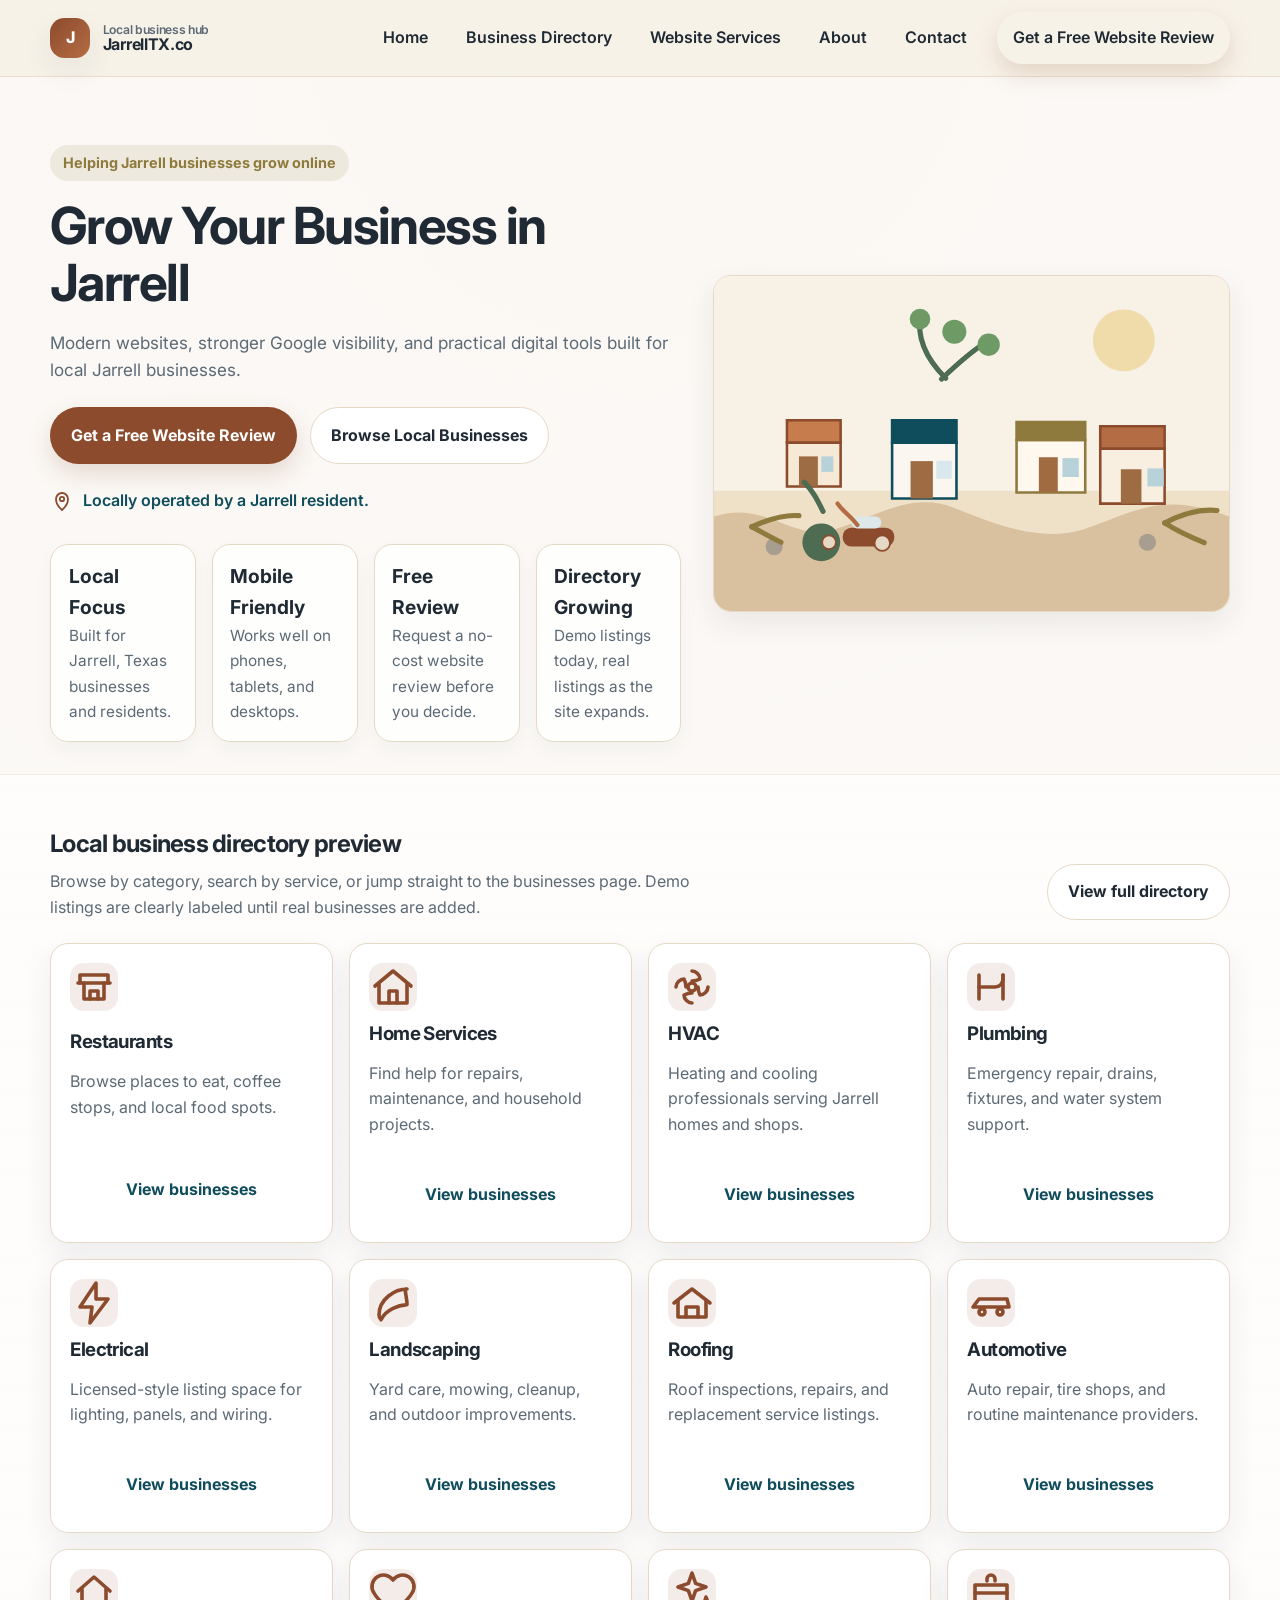
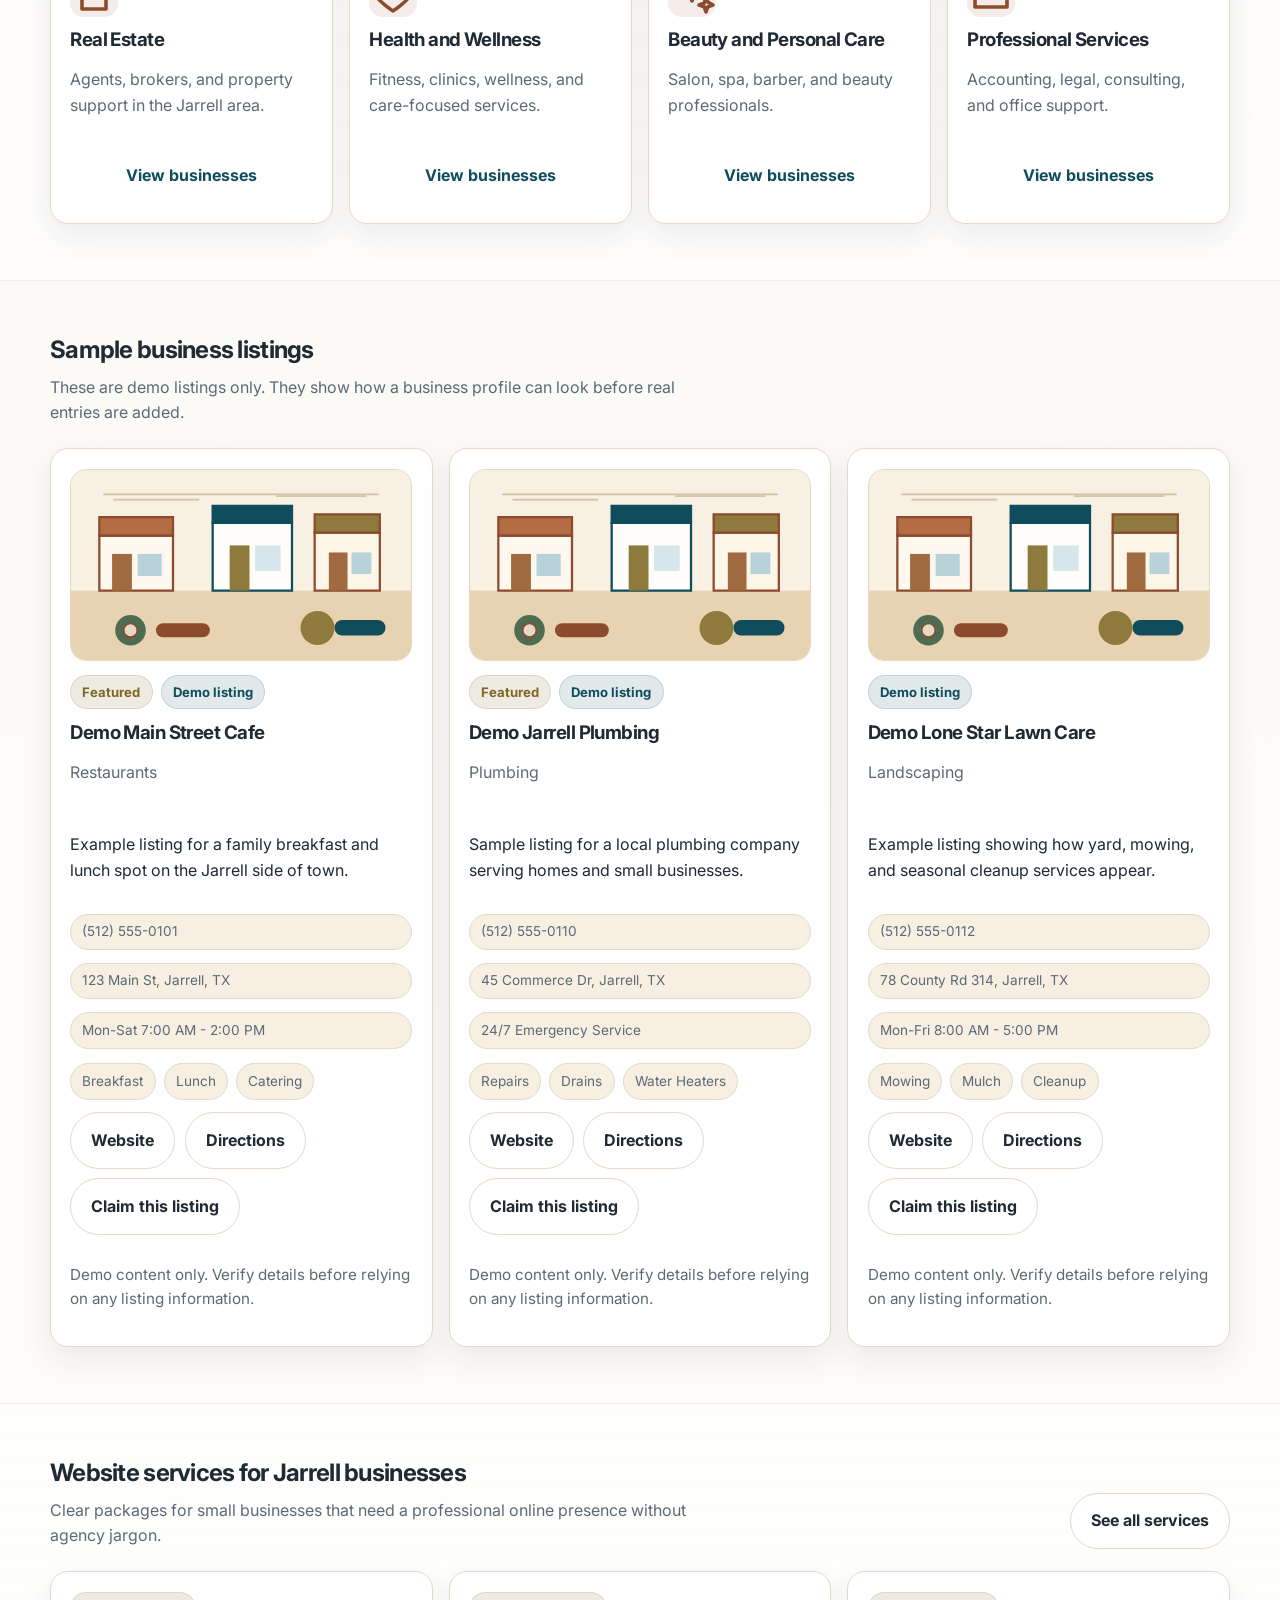
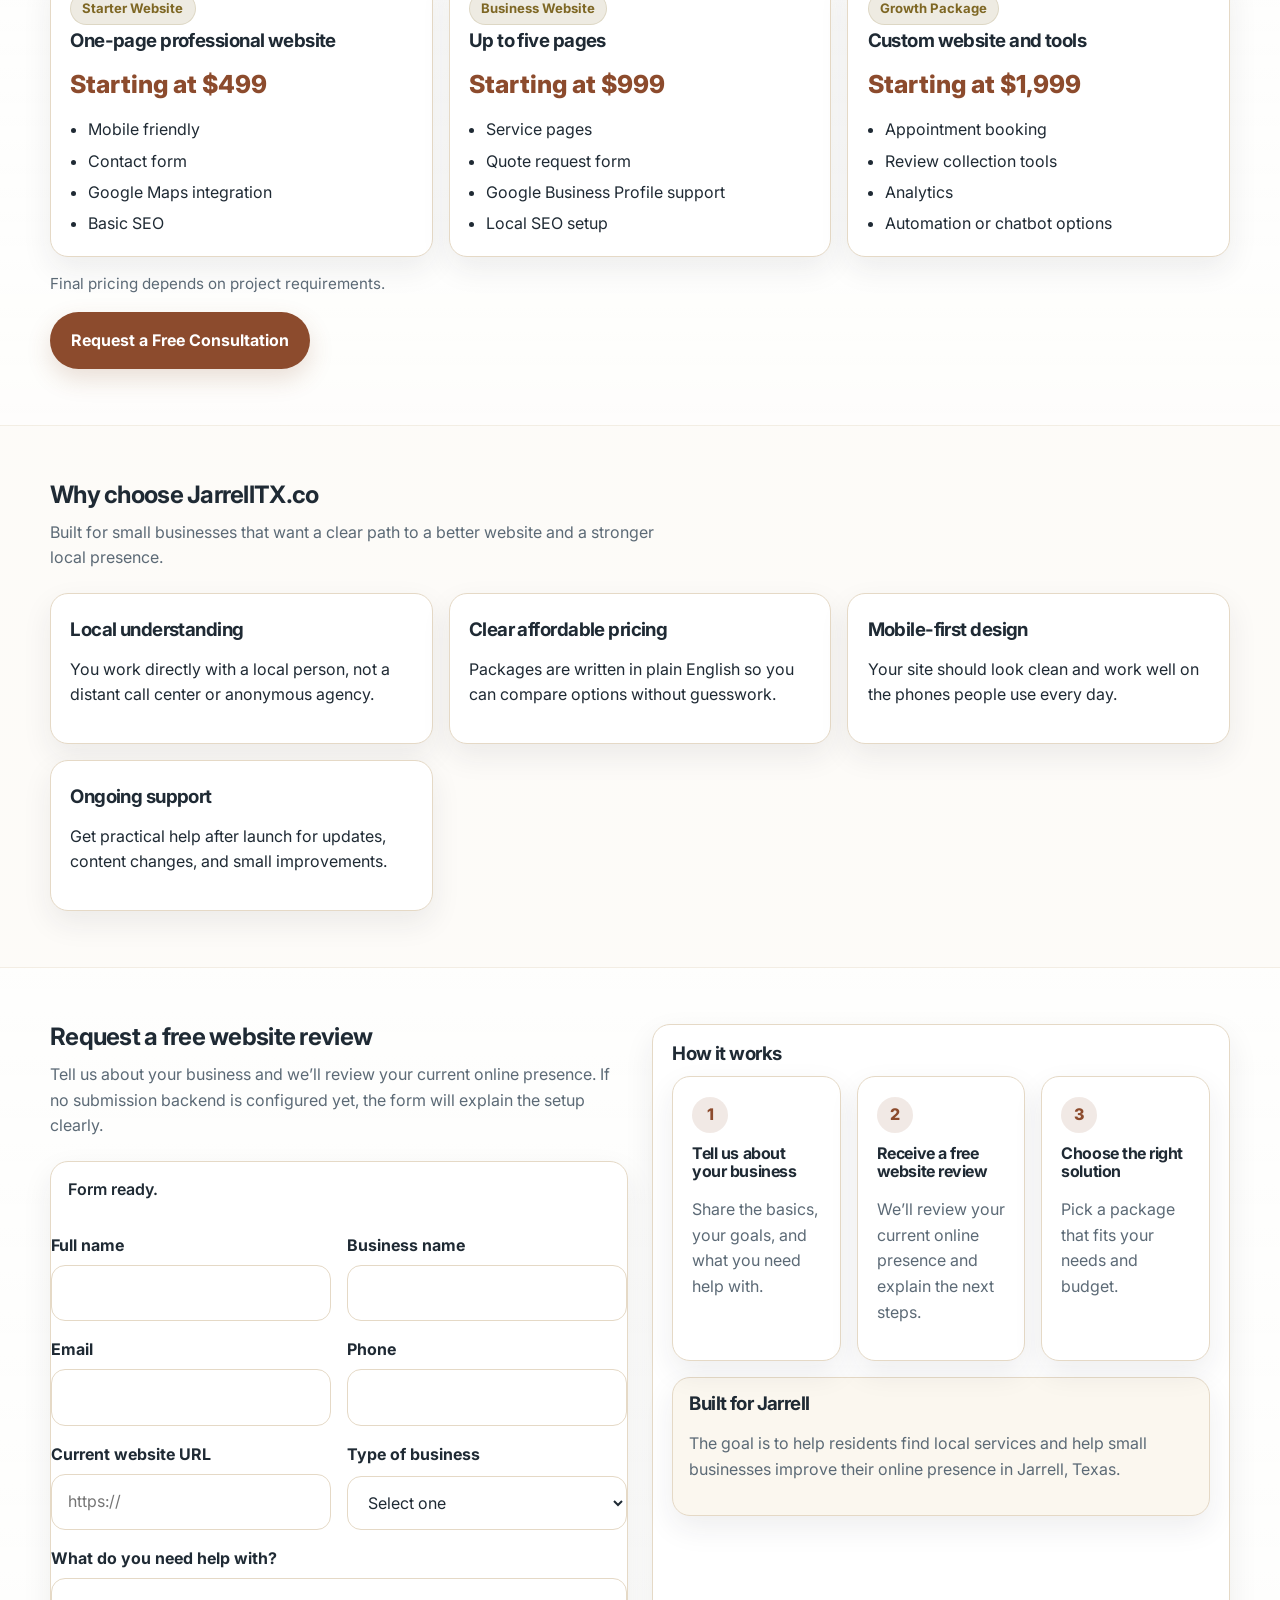
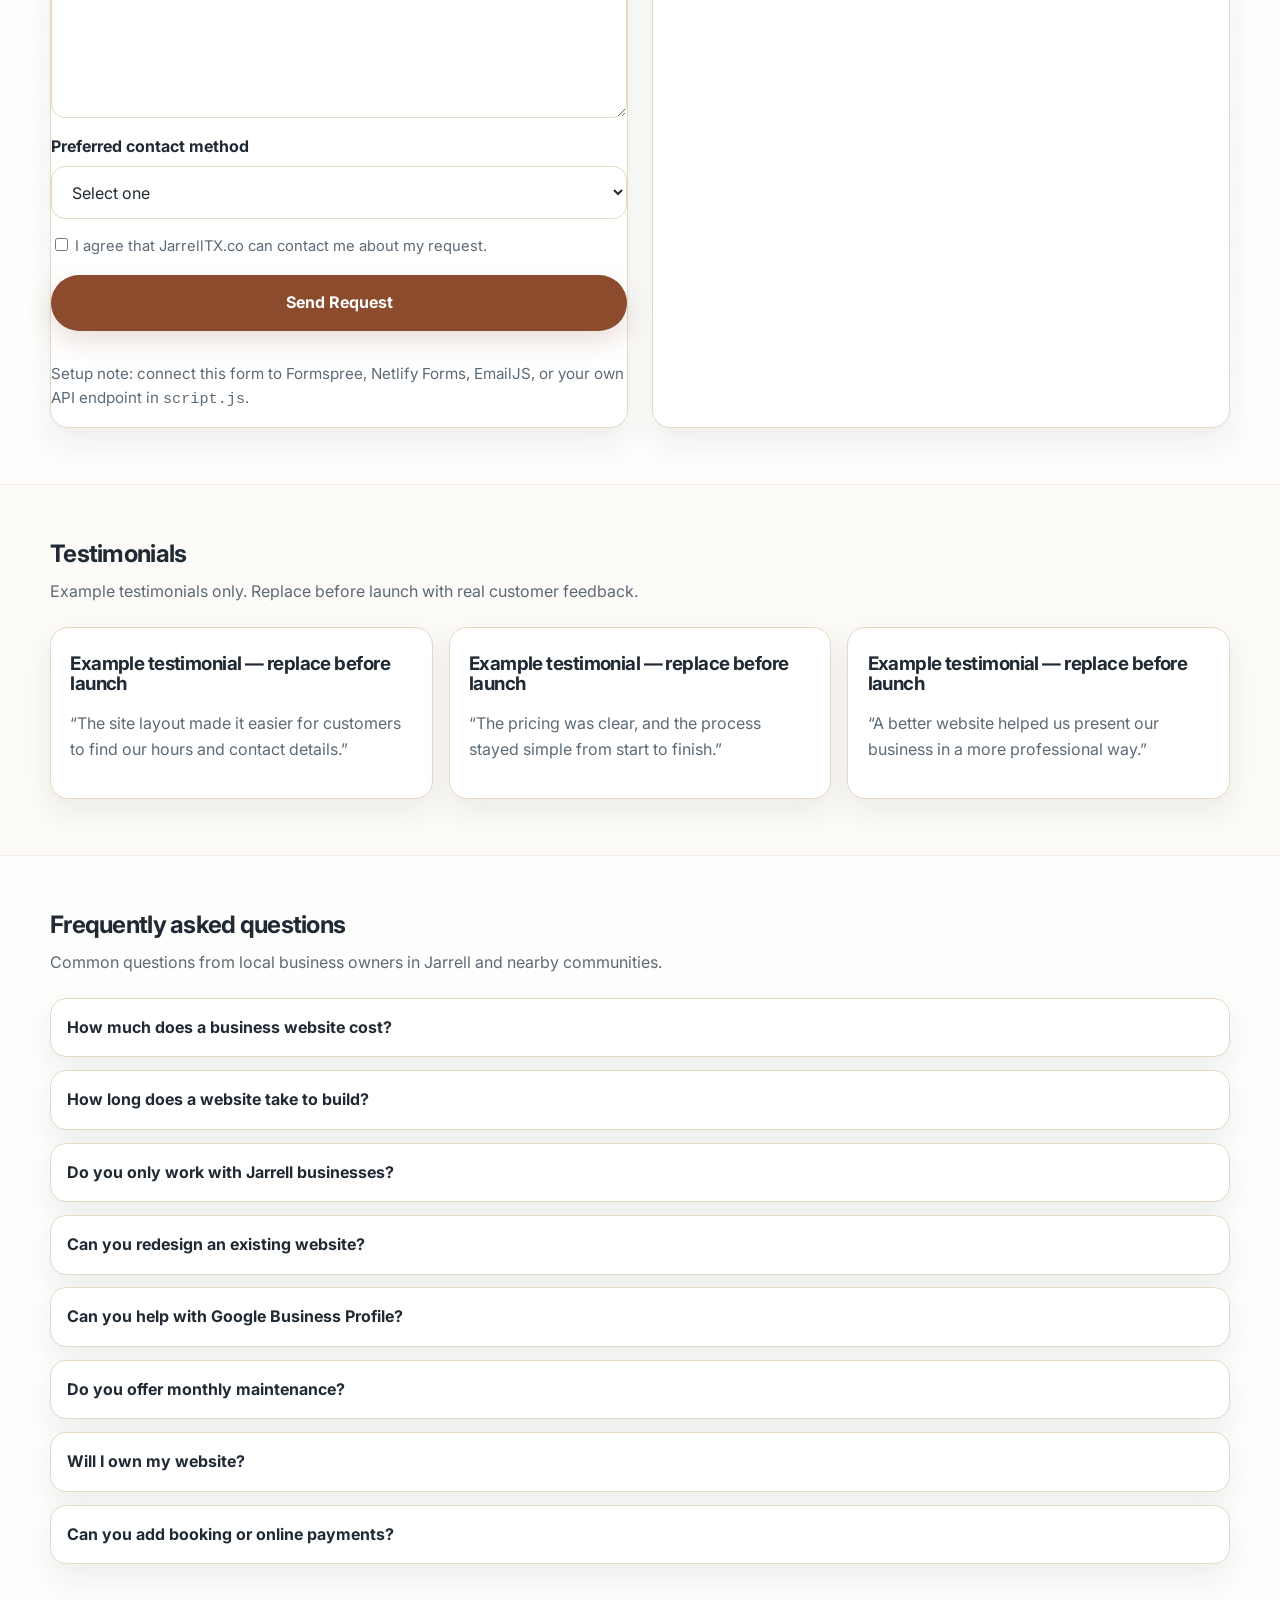
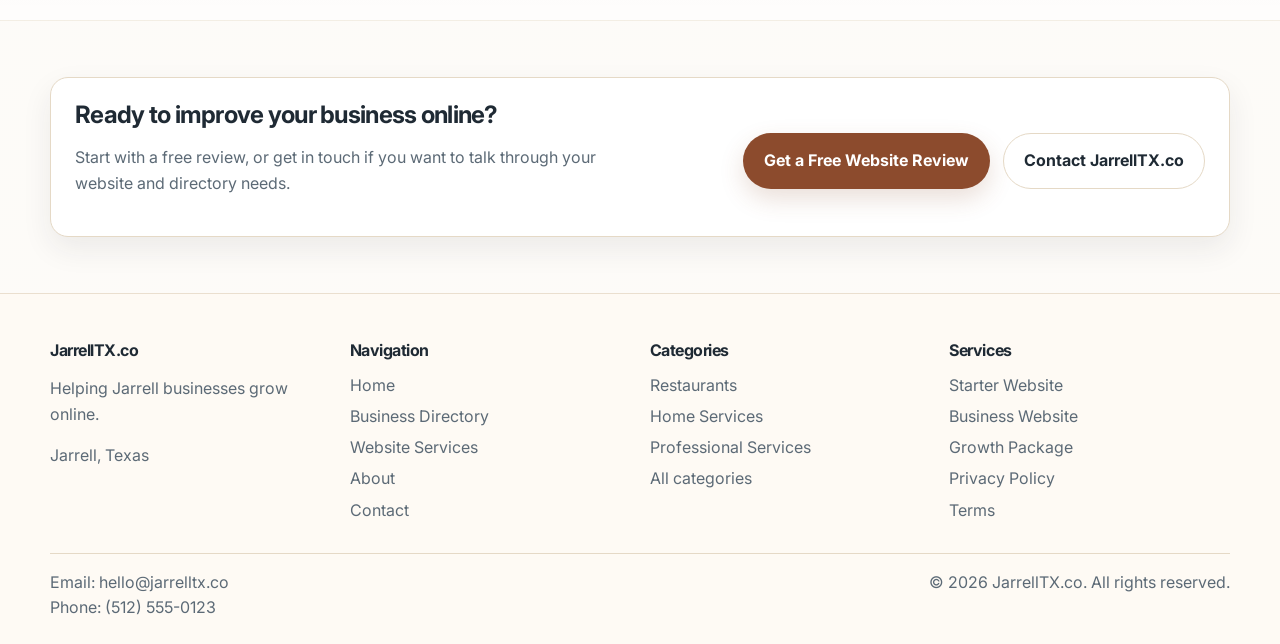
==== index.html @ bdef7682 "Initial JarrellTX.co website" ====
<!doctype html>
<html lang="en">
<head>
  <meta charset="utf-8">
  <meta name="viewport" content="width=device-width, initial-scale=1">
  <title>JarrellTX.co | Websites and Local Business Directory for Jarrell, Texas</title>
  <meta name="description" content="JarrellTX.co helps local Jarrell businesses grow with professional websites, local visibility, digital tools, and a community business directory.">
  <link rel="canonical" href="https://jarrelltx.co/">
  <meta property="og:type" content="website">
  <meta property="og:site_name" content="JarrellTX.co">
  <meta property="og:title" content="JarrellTX.co | Websites and Local Business Directory for Jarrell, Texas">
  <meta property="og:description" content="Affordable website design, local visibility, and a community business directory for Jarrell, Texas.">
  <meta property="og:url" content="https://jarrelltx.co/">
  <meta property="og:image" content="https://jarrelltx.co/assets/images/hero-business-scene.svg">
  <meta name="twitter:card" content="summary_large_image">
  <meta name="twitter:title" content="JarrellTX.co | Websites and Local Business Directory for Jarrell, Texas">
  <meta name="twitter:description" content="Affordable website design, local visibility, and a community business directory for Jarrell, Texas.">
  <meta name="twitter:image" content="https://jarrelltx.co/assets/images/hero-business-scene.svg">
  <link rel="icon" href="assets/images/favicon.svg" type="image/svg+xml">
  <link rel="preconnect" href="https://fonts.googleapis.com">
  <link rel="preconnect" href="https://fonts.gstatic.com" crossorigin>
  <link href="https://fonts.googleapis.com/css2?family=Inter:wght@400;500;600;700;800&display=swap" rel="stylesheet">
  <link rel="stylesheet" href="styles.css">
  <script type="application/ld+json">
  {
    "@context": "https://schema.org",
    "@graph": [
      {
        "@type": ["Organization", "LocalBusiness"],
        "@id": "https://jarrelltx.co/#organization",
        "name": "JarrellTX.co",
        "url": "https://jarrelltx.co/",
        "logo": "https://jarrelltx.co/assets/images/favicon.svg",
        "description": "Helping Jarrell businesses grow online with affordable websites and a local business directory.",
        "areaServed": "Jarrell, Texas"
      },
      {
        "@type": "WebSite",
        "@id": "https://jarrelltx.co/#website",
        "url": "https://jarrelltx.co/",
        "name": "JarrellTX.co",
        "publisher": { "@id": "https://jarrelltx.co/#organization" },
        "potentialAction": {
          "@type": "SearchAction",
          "target": "https://jarrelltx.co/businesses.html?q={search_term_string}",
          "query-input": "required name=search_term_string"
        }
      }
    ]
  }
  </script>
</head>
<body>
  <a class="skip-link" href="#main-content">Skip to content</a>
  <header class="site-header" data-site-header>
    <div class="header-inner">
      <a class="brand" href="index.html" aria-label="JarrellTX.co home">
        <span class="brand-mark">J</span>
        <span class="brand-text"><span>Local business hub</span><strong>JarrellTX.co</strong></span>
      </a>
      <button class="menu-toggle" data-menu-toggle aria-expanded="false" aria-label="Open menu">
        <span></span><span></span><span></span>
      </button>
      <nav class="site-nav" data-site-nav aria-label="Primary navigation">
        <a href="index.html">Home</a>
        <a href="businesses.html">Business Directory</a>
        <a href="services.html">Website Services</a>
        <a href="about.html">About</a>
        <a href="contact.html">Contact</a>
        <a class="btn btn-primary nav-cta" href="#review-form">Get a Free Website Review</a>
      </nav>
    </div>
  </header>

  <main id="main-content">
    <section class="hero">
      <div class="section-inner hero-grid">
        <div class="hero-copy">
          <div class="eyebrow">Helping Jarrell businesses grow online</div>
          <h1>Grow Your Business in Jarrell</h1>
          <p>Modern websites, stronger Google visibility, and practical digital tools built for local Jarrell businesses.</p>
          <div class="hero-actions">
            <a class="btn btn-primary" href="#review-form">Get a Free Website Review</a>
            <a class="btn btn-secondary" href="businesses.html">Browse Local Businesses</a>
          </div>
          <div class="trust-line">
            <img src="assets/icons/map-pin.svg" alt="" width="24" height="24" aria-hidden="true">
            <span>Locally operated by a Jarrell resident.</span>
          </div>
          <div class="stats-row" aria-label="Site stats">
            <div class="stat-card"><strong>Local Focus</strong><span>Built for Jarrell, Texas businesses and residents.</span></div>
            <div class="stat-card"><strong>Mobile Friendly</strong><span>Works well on phones, tablets, and desktops.</span></div>
            <div class="stat-card"><strong>Free Review</strong><span>Request a no-cost website review before you decide.</span></div>
            <div class="stat-card"><strong>Directory Growing</strong><span>Demo listings today, real listings as the site expands.</span></div>
          </div>
        </div>
        <div class="hero-visual card">
          <img src="assets/images/hero-business-scene.svg" alt="Illustration of local storefronts, trucks, and small business activity in Jarrell" width="1200" height="780" loading="eager">
        </div>
      </div>
    </section>

    <section class="section alt" aria-labelledby="categories-heading">
      <div class="section-inner">
        <div class="section-head">
          <div>
            <h2 id="categories-heading">Local business directory preview</h2>
            <p>Browse by category, search by service, or jump straight to the businesses page. Demo listings are clearly labeled until real businesses are added.</p>
          </div>
          <a class="btn btn-secondary" href="businesses.html">View full directory</a>
        </div>
        <div class="grid category-grid" data-categories></div>
      </div>
    </section>

    <section class="section" aria-labelledby="demo-heading">
      <div class="section-inner">
        <div class="section-head">
          <div>
            <h2 id="demo-heading">Sample business listings</h2>
            <p>These are demo listings only. They show how a business profile can look before real entries are added.</p>
          </div>
        </div>
        <div class="grid directory-grid" data-demo-preview></div>
      </div>
    </section>

    <section class="section alt" aria-labelledby="services-heading">
      <div class="section-inner">
        <div class="section-head">
          <div>
            <h2 id="services-heading">Website services for Jarrell businesses</h2>
            <p>Clear packages for small businesses that need a professional online presence without agency jargon.</p>
          </div>
          <a class="btn btn-secondary" href="services.html">See all services</a>
        </div>
        <div class="grid services-grid">
          <article class="card service-card">
            <div class="badge featured">Starter Website</div>
            <h3>One-page professional website</h3>
            <p class="price">Starting at $499</p>
            <ul class="list">
              <li>Mobile friendly</li>
              <li>Contact form</li>
              <li>Google Maps integration</li>
              <li>Basic SEO</li>
            </ul>
          </article>
          <article class="card service-card">
            <div class="badge featured">Business Website</div>
            <h3>Up to five pages</h3>
            <p class="price">Starting at $999</p>
            <ul class="list">
              <li>Service pages</li>
              <li>Quote request form</li>
              <li>Google Business Profile support</li>
              <li>Local SEO setup</li>
            </ul>
          </article>
          <article class="card service-card">
            <div class="badge featured">Growth Package</div>
            <h3>Custom website and tools</h3>
            <p class="price">Starting at $1,999</p>
            <ul class="list">
              <li>Appointment booking</li>
              <li>Review collection tools</li>
              <li>Analytics</li>
              <li>Automation or chatbot options</li>
            </ul>
          </article>
        </div>
        <p class="small-note">Final pricing depends on project requirements.</p>
        <div class="section-cta">
          <a class="btn btn-primary" href="#review-form">Request a Free Consultation</a>
        </div>
      </div>
    </section>

    <section class="section" aria-labelledby="why-heading">
      <div class="section-inner">
        <div class="section-head">
          <div>
            <h2 id="why-heading">Why choose JarrellTX.co</h2>
            <p>Built for small businesses that want a clear path to a better website and a stronger local presence.</p>
          </div>
        </div>
        <div class="grid why-grid">
          <article class="card reason-card">
            <h3>Local understanding</h3>
            <p>You work directly with a local person, not a distant call center or anonymous agency.</p>
          </article>
          <article class="card reason-card">
            <h3>Clear affordable pricing</h3>
            <p>Packages are written in plain English so you can compare options without guesswork.</p>
          </article>
          <article class="card reason-card">
            <h3>Mobile-first design</h3>
            <p>Your site should look clean and work well on the phones people use every day.</p>
          </article>
          <article class="card reason-card">
            <h3>Ongoing support</h3>
            <p>Get practical help after launch for updates, content changes, and small improvements.</p>
          </article>
        </div>
      </div>
    </section>

    <section class="section alt" id="review-form" aria-labelledby="review-heading">
      <div class="section-inner two-col">
        <div>
          <div class="section-head">
            <div>
              <h2 id="review-heading">Request a free website review</h2>
              <p>Tell us about your business and we’ll review your current online presence. If no submission backend is configured yet, the form will explain the setup clearly.</p>
            </div>
          </div>
          <form class="card review-form" data-validate="true" data-endpoint="review">
            <div class="form-status" data-form-status role="status" aria-live="polite">Form ready.</div>
            <div class="honeypot" aria-hidden="true">
              <label>Company<input name="website_company" type="text" tabindex="-1" autocomplete="off"></label>
            </div>
            <div class="form-grid">
              <div class="field"><label for="review-name">Full name</label><input id="review-name" name="full_name" required></div>
              <div class="field"><label for="review-business">Business name</label><input id="review-business" name="business_name" required></div>
              <div class="field"><label for="review-email">Email</label><input id="review-email" name="email" type="email" required></div>
              <div class="field"><label for="review-phone">Phone</label><input id="review-phone" name="phone" type="tel" required></div>
              <div class="field"><label for="review-url">Current website URL</label><input id="review-url" name="website_url" placeholder="https://"></div>
              <div class="field"><label for="review-type">Type of business</label>
                <select id="review-type" name="business_type" required>
                  <option value="">Select one</option>
                  <option>Restaurant</option><option>Home service</option><option>HVAC</option><option>Plumbing</option><option>Electrical</option><option>Landscaping</option><option>Roofing</option><option>Automotive</option><option>Real estate</option><option>Health and wellness</option><option>Beauty and personal care</option><option>Professional service</option><option>Other</option>
                </select>
              </div>
            </div>
            <div class="field"><label for="review-help">What do you need help with?</label><textarea id="review-help" name="help_needed" required></textarea></div>
            <div class="field"><label for="review-contact">Preferred contact method</label><select id="review-contact" name="preferred_contact" required><option value="">Select one</option><option>Email</option><option>Phone</option><option>Text</option></select></div>
            <label class="help-text"><input type="checkbox" name="consent" required> I agree that JarrellTX.co can contact me about my request.</label>
            <button class="btn btn-primary" type="submit">Send Request</button>
            <p class="small-note">Setup note: connect this form to Formspree, Netlify Forms, EmailJS, or your own API endpoint in <code>script.js</code>.</p>
          </form>
        </div>
        <aside class="content-panel card">
          <h3>How it works</h3>
          <div class="steps">
            <div class="step"><div class="step-number">1</div><h4>Tell us about your business</h4><p class="muted">Share the basics, your goals, and what you need help with.</p></div>
            <div class="step"><div class="step-number">2</div><h4>Receive a free website review</h4><p class="muted">We’ll review your current online presence and explain the next steps.</p></div>
            <div class="step"><div class="step-number">3</div><h4>Choose the right solution</h4><p class="muted">Pick a package that fits your needs and budget.</p></div>
          </div>
          <div class="card" style="margin-top:1rem;padding:1rem;background:#fbf7ef;">
            <h3>Built for Jarrell</h3>
            <p class="muted">The goal is to help residents find local services and help small businesses improve their online presence in Jarrell, Texas.</p>
          </div>
        </aside>
      </div>
    </section>

    <section class="section" aria-labelledby="testimonials-heading">
      <div class="section-inner">
        <div class="section-head">
          <div>
            <h2 id="testimonials-heading">Testimonials</h2>
            <p>Example testimonials only. Replace before launch with real customer feedback.</p>
          </div>
        </div>
        <div class="grid testimonial-grid">
          <article class="card testimonial-card"><h3>Example testimonial — replace before launch</h3><p class="muted">“The site layout made it easier for customers to find our hours and contact details.”</p></article>
          <article class="card testimonial-card"><h3>Example testimonial — replace before launch</h3><p class="muted">“The pricing was clear, and the process stayed simple from start to finish.”</p></article>
          <article class="card testimonial-card"><h3>Example testimonial — replace before launch</h3><p class="muted">“A better website helped us present our business in a more professional way.”</p></article>
        </div>
      </div>
    </section>

    <section class="section alt" aria-labelledby="faq-heading">
      <div class="section-inner">
        <div class="section-head">
          <div>
            <h2 id="faq-heading">Frequently asked questions</h2>
            <p>Common questions from local business owners in Jarrell and nearby communities.</p>
          </div>
        </div>
        <div class="faq-list">
          <details class="faq-item"><summary>How much does a business website cost?</summary><div class="faq-content">Pricing depends on the pages, features, and content needs. Starter websites begin at $499, business websites at $999, and growth packages at $1,999.</div></details>
          <details class="faq-item"><summary>How long does a website take to build?</summary><div class="faq-content">Most small sites can move quickly once the content and photos are ready. Larger projects or custom features usually take longer.</div></details>
          <details class="faq-item"><summary>Do you only work with Jarrell businesses?</summary><div class="faq-content">JarrellTX.co is focused on Jarrell, Texas, and the surrounding area, but the directory and services can grow as the community grows.</div></details>
          <details class="faq-item"><summary>Can you redesign an existing website?</summary><div class="faq-content">Yes. A redesign can improve clarity, mobile usability, speed, and the way your business is presented online.</div></details>
          <details class="faq-item"><summary>Can you help with Google Business Profile?</summary><div class="faq-content">Yes. Support can include setup help, profile improvements, and practical guidance for local visibility.</div></details>
          <details class="faq-item"><summary>Do you offer monthly maintenance?</summary><div class="faq-content">Maintenance plans can cover updates, backups, small content changes, and routine help after launch.</div></details>
          <details class="faq-item"><summary>Will I own my website?</summary><div class="faq-content">Ownership and handoff terms should be set clearly in your project agreement. The goal is to keep that process straightforward.</div></details>
          <details class="faq-item"><summary>Can you add booking or online payments?</summary><div class="faq-content">Yes, where appropriate. Booking or payment tools depend on your business type and the platform you want to use.</div></details>
        </div>
      </div>
    </section>

    <section class="section" aria-labelledby="final-cta-heading">
      <div class="section-inner card" style="padding:1.5rem;">
        <div class="two-col" style="align-items:center;">
          <div>
            <h2 id="final-cta-heading">Ready to improve your business online?</h2>
            <p class="muted">Start with a free review, or get in touch if you want to talk through your website and directory needs.</p>
          </div>
          <div class="hero-actions" style="justify-content:flex-end;">
            <a class="btn btn-primary" href="#review-form">Get a Free Website Review</a>
            <a class="btn btn-secondary" href="contact.html">Contact JarrellTX.co</a>
          </div>
        </div>
      </div>
    </section>
  </main>

  <footer class="site-footer">
    <div class="footer-inner">
      <div class="footer-links">
        <div>
          <h3>JarrellTX.co</h3>
          <p class="muted">Helping Jarrell businesses grow online.</p>
          <p class="muted">Jarrell, Texas</p>
        </div>
        <div>
          <h3>Navigation</h3>
          <a href="index.html">Home</a>
          <a href="businesses.html">Business Directory</a>
          <a href="services.html">Website Services</a>
          <a href="about.html">About</a>
          <a href="contact.html">Contact</a>
        </div>
        <div>
          <h3>Categories</h3>
          <a href="businesses.html?category=restaurants">Restaurants</a>
          <a href="businesses.html?category=home-services">Home Services</a>
          <a href="businesses.html?category=professional-services">Professional Services</a>
          <a href="businesses.html">All categories</a>
        </div>
        <div>
          <h3>Services</h3>
          <a href="services.html">Starter Website</a>
          <a href="services.html">Business Website</a>
          <a href="services.html">Growth Package</a>
          <a href="privacy.html">Privacy Policy</a>
          <a href="terms.html">Terms</a>
        </div>
      </div>
      <div class="footer-bottom">
        <div>
          <div>Email: <a href="mailto:hello@jarrelltx.co">hello@jarrelltx.co</a></div>
          <div>Phone: <a href="tel:+15125550123">(512) 555-0123</a></div>
        </div>
        <div>© <span data-year></span> JarrellTX.co. All rights reserved.</div>
      </div>
    </div>
  </footer>

  <button class="btn btn-secondary back-to-top" data-back-to-top type="button">Back to top</button>
  <script src="script.js"></script>
</body>
</html>
---- styles.css ----
:root {
  --bg: #f7f1e6;
  --bg-alt: #fffaf2;
  --card: #ffffff;
  --card-soft: #fcf8f1;
  --text: #1f2a34;
  --muted: #5c6a76;
  --border: #e5d9c6;
  --accent: #8c4b2d;
  --accent-2: #0f4c5c;
  --accent-3: #8e7a3c;
  --shadow: 0 12px 30px rgba(33, 43, 54, 0.08);
  --radius: 18px;
  --radius-sm: 12px;
  --container: 1180px;
  --focus: 0 0 0 3px rgba(140, 75, 45, 0.2);
}

* {
  box-sizing: border-box;
}

html {
  scroll-behavior: smooth;
}

body {
  margin: 0;
  font-family: Inter, "Segoe UI", Roboto, Arial, sans-serif;
  color: var(--text);
  background:
    linear-gradient(180deg, rgba(255,255,255,0.72), rgba(255,255,255,0.72)),
    radial-gradient(circle at top, rgba(140, 75, 45, 0.08), transparent 38%),
    var(--bg);
  line-height: 1.6;
  overflow-x: hidden;
}

img {
  max-width: 100%;
  display: block;
}

a {
  color: inherit;
  text-decoration: none;
}

button,
input,
select,
textarea {
  font: inherit;
}

button {
  cursor: pointer;
}

.skip-link {
  position: absolute;
  left: 1rem;
  top: -4rem;
  z-index: 9999;
  background: #fff;
  color: #000;
  padding: 0.75rem 1rem;
  border-radius: 999px;
  border: 2px solid var(--accent);
  transition: top 0.2s ease;
}

.skip-link:focus {
  top: 1rem;
}

.site-header {
  position: sticky;
  top: 0;
  z-index: 50;
  background: rgba(247, 241, 230, 0.92);
  backdrop-filter: blur(10px);
  border-bottom: 1px solid rgba(229, 217, 198, 0.8);
}

.site-header.is-scrolled {
  box-shadow: 0 8px 28px rgba(31, 42, 52, 0.06);
}

.header-inner,
.section-inner,
.site-footer .footer-inner {
  width: min(var(--container), calc(100% - 2rem));
  margin-inline: auto;
}

.header-inner {
  min-height: 76px;
  display: flex;
  align-items: center;
  justify-content: space-between;
  gap: 1rem;
}

.brand {
  display: inline-flex;
  align-items: center;
  gap: 0.8rem;
  font-weight: 800;
  letter-spacing: -0.02em;
}

.brand-mark {
  width: 2.5rem;
  height: 2.5rem;
  border-radius: 0.9rem;
  background: linear-gradient(135deg, var(--accent), #b46c44);
  color: #fff;
  display: inline-flex;
  align-items: center;
  justify-content: center;
  box-shadow: var(--shadow);
  flex: 0 0 auto;
}

.brand-text {
  display: grid;
  line-height: 1.1;
}

.brand-text span {
  font-size: 0.76rem;
  color: var(--muted);
  font-weight: 600;
}

.brand-text strong {
  font-size: 1rem;
}

.menu-toggle {
  display: none;
  width: 48px;
  height: 48px;
  border: 1px solid var(--border);
  border-radius: 14px;
  background: var(--card);
}

.menu-toggle span {
  display: block;
  width: 20px;
  height: 2px;
  background: var(--text);
  margin: 5px auto;
  border-radius: 999px;
}

.site-nav {
  display: flex;
  align-items: center;
  gap: 0.35rem;
}

.site-nav a,
.site-nav button {
  color: var(--text);
  padding: 0.75rem 0.95rem;
  border-radius: 999px;
  font-weight: 600;
  border: 1px solid transparent;
  background: transparent;
}

.site-nav a:hover,
.site-nav button:hover {
  background: rgba(255,255,255,0.7);
  border-color: var(--border);
}

.site-nav a:focus-visible,
.site-nav button:focus-visible,
.btn:focus-visible,
.icon-btn:focus-visible,
input:focus-visible,
select:focus-visible,
textarea:focus-visible,
summary:focus-visible {
  outline: none;
  box-shadow: var(--focus);
}

.cta-link,
.btn {
  display: inline-flex;
  align-items: center;
  justify-content: center;
  gap: 0.5rem;
  border-radius: 999px;
  border: 1px solid transparent;
  font-weight: 700;
  padding: 0.9rem 1.25rem;
  transition: transform 0.15s ease, box-shadow 0.15s ease, background 0.15s ease;
}

.btn:hover,
.cta-link:hover {
  transform: translateY(-1px);
}

.btn-primary {
  background: var(--accent);
  color: #fff;
  box-shadow: 0 10px 24px rgba(140, 75, 45, 0.18);
}

.btn-primary:hover {
  background: #a85b36;
}

.btn-secondary {
  background: var(--card);
  color: var(--text);
  border-color: var(--border);
}

.btn-link {
  color: var(--accent-2);
  padding-left: 0;
  padding-right: 0;
}

.nav-cta {
  margin-left: 0.5rem;
}

.hero {
  padding: 4.25rem 0 2rem;
}

.hero-grid {
  display: grid;
  grid-template-columns: 1.1fr 0.9fr;
  gap: 2rem;
  align-items: center;
}

.eyebrow {
  display: inline-flex;
  align-items: center;
  gap: 0.5rem;
  padding: 0.4rem 0.8rem;
  background: rgba(143, 122, 60, 0.12);
  color: var(--accent-3);
  border-radius: 999px;
  font-weight: 700;
  font-size: 0.9rem;
  margin-bottom: 1rem;
}

h1, h2, h3, h4 {
  line-height: 1.12;
  letter-spacing: -0.03em;
  margin: 0 0 0.7rem;
}

h1 {
  font-size: clamp(2.4rem, 4vw, 4.5rem);
}

.hero-copy p {
  font-size: 1.07rem;
  color: var(--muted);
  max-width: 60ch;
}

.hero-actions {
  display: flex;
  flex-wrap: wrap;
  gap: 0.8rem;
  margin: 1.5rem 0 1rem;
}

.trust-line {
  display: inline-flex;
  gap: 0.55rem;
  align-items: center;
  margin-top: 0.5rem;
  color: var(--accent-2);
  font-weight: 600;
}

.hero-visual {
  background: linear-gradient(180deg, #fff 0%, #f8efe0 100%);
  border: 1px solid var(--border);
  border-radius: 28px;
  box-shadow: var(--shadow);
  overflow: hidden;
}

.hero-visual img {
  width: 100%;
  height: auto;
}

.stats-row {
  display: grid;
  grid-template-columns: repeat(4, minmax(0, 1fr));
  gap: 1rem;
  margin-top: 1.5rem;
}

.stat-card {
  background: rgba(255, 255, 255, 0.82);
  border: 1px solid var(--border);
  border-radius: 18px;
  padding: 1rem 1.1rem;
  box-shadow: 0 8px 20px rgba(34, 43, 55, 0.04);
}

.stat-card strong {
  display: block;
  font-size: 1.2rem;
}

.stat-card span {
  color: var(--muted);
  font-size: 0.96rem;
}

.section {
  padding: 3.5rem 0;
}

.section.alt {
  background: linear-gradient(180deg, rgba(255,255,255,0.72), rgba(255,255,255,0.62));
  border-top: 1px solid rgba(229, 217, 198, 0.45);
  border-bottom: 1px solid rgba(229, 217, 198, 0.45);
}

.section-head {
  display: flex;
  align-items: flex-end;
  justify-content: space-between;
  gap: 1rem;
  margin-bottom: 1.4rem;
}

.section-head p {
  color: var(--muted);
  max-width: 64ch;
  margin: 0;
}

.grid {
  display: grid;
  gap: 1rem;
}

.category-grid {
  grid-template-columns: repeat(4, minmax(0, 1fr));
}

.services-grid,
.why-grid,
.testimonial-grid {
  grid-template-columns: repeat(3, minmax(0, 1fr));
}

.feature-grid {
  grid-template-columns: repeat(2, minmax(0, 1fr));
}

.two-col {
  display: grid;
  grid-template-columns: 1fr 1fr;
  gap: 1.5rem;
}

.card {
  background: var(--card);
  border: 1px solid var(--border);
  border-radius: var(--radius);
  box-shadow: var(--shadow);
}

.category-card,
.service-card,
.reason-card,
.testimonial-card,
.directory-card,
.business-card,
.contact-panel,
.content-panel,
.faq-panel {
  padding: 1.2rem;
}

.category-card {
  display: grid;
  gap: 0.8rem;
}

.category-icon {
  width: 3rem;
  height: 3rem;
  border-radius: 14px;
  background: rgba(140, 75, 45, 0.1);
  display: inline-flex;
  align-items: center;
  justify-content: center;
  color: var(--accent);
}

.muted {
  color: var(--muted);
}

.meta-row {
  display: flex;
  flex-wrap: wrap;
  gap: 0.5rem;
  align-items: center;
}

.badge {
  display: inline-flex;
  align-items: center;
  gap: 0.35rem;
  padding: 0.32rem 0.7rem;
  border-radius: 999px;
  font-size: 0.82rem;
  font-weight: 700;
  border: 1px solid transparent;
}

.badge.featured {
  background: rgba(143, 122, 60, 0.15);
  color: #7e6724;
  border-color: rgba(143, 122, 60, 0.18);
}

.badge.demo {
  background: rgba(15, 76, 92, 0.12);
  color: var(--accent-2);
  border-color: rgba(15, 76, 92, 0.15);
}

.badge.verified {
  background: rgba(38, 111, 72, 0.12);
  color: #2e6f4a;
  border-color: rgba(38, 111, 72, 0.15);
}

.service-card h3,
.reason-card h3,
.testimonial-card h3 {
  margin-top: 0.4rem;
}

.price {
  color: var(--accent);
  font-size: 1.55rem;
  font-weight: 800;
  margin: 0.8rem 0;
}

.list {
  padding-left: 1.1rem;
  margin: 0.8rem 0 0;
}

.list li + li {
  margin-top: 0.35rem;
}

.section-cta {
  margin-top: 1rem;
}

.review-form,
.contact-form {
  display: grid;
  gap: 1rem;
}

.form-grid {
  display: grid;
  grid-template-columns: repeat(2, minmax(0, 1fr));
  gap: 1rem;
}

.field {
  display: grid;
  gap: 0.4rem;
}

.field label {
  font-weight: 700;
}

.field input,
.field select,
.field textarea {
  width: 100%;
  border: 1px solid var(--border);
  border-radius: 14px;
  padding: 0.9rem 1rem;
  background: #fff;
  color: var(--text);
}

.field textarea {
  min-height: 140px;
  resize: vertical;
}

.help-text {
  font-size: 0.92rem;
  color: var(--muted);
}

.honeypot {
  position: absolute !important;
  left: -9999px !important;
  width: 1px !important;
  height: 1px !important;
  overflow: hidden !important;
}

.form-status {
  padding: 0.85rem 1rem;
  border-radius: 14px;
  border: 1px solid transparent;
  font-weight: 600;
}

.form-status.success {
  background: rgba(38, 111, 72, 0.12);
  color: #2e6f4a;
  border-color: rgba(38, 111, 72, 0.18);
}

.form-status.error {
  background: rgba(151, 52, 52, 0.12);
  color: #8b2d2d;
  border-color: rgba(151, 52, 52, 0.18);
}

.steps {
  display: grid;
  gap: 1rem;
  grid-template-columns: repeat(3, minmax(0, 1fr));
}

.step {
  padding: 1.2rem;
  background: var(--card);
  border: 1px solid var(--border);
  border-radius: var(--radius);
  box-shadow: var(--shadow);
}

.step-number {
  width: 2.25rem;
  height: 2.25rem;
  border-radius: 50%;
  background: rgba(140, 75, 45, 0.12);
  color: var(--accent);
  display: inline-flex;
  align-items: center;
  justify-content: center;
  font-weight: 800;
  margin-bottom: 0.8rem;
}

.directory-toolbar {
  display: grid;
  grid-template-columns: 1.3fr 0.9fr 0.8fr 0.8fr;
  gap: 0.8rem;
  margin-bottom: 1rem;
}

.directory-toolbar .field {
  margin: 0;
}

.directory-banner {
  padding: 1rem 1.2rem;
  background: rgba(15, 76, 92, 0.08);
  border: 1px solid rgba(15, 76, 92, 0.13);
  border-radius: var(--radius);
  margin-bottom: 1rem;
}

.directory-grid {
  display: grid;
  grid-template-columns: repeat(3, minmax(0, 1fr));
  gap: 1rem;
}

.business-card {
  display: grid;
  gap: 0.9rem;
}

.business-image {
  border-radius: 16px;
  aspect-ratio: 16 / 9;
  overflow: hidden;
  background: #f3e7d3;
  border: 1px solid var(--border);
}

.business-image img {
  width: 100%;
  height: 100%;
  object-fit: cover;
}

.business-actions {
  display: flex;
  flex-wrap: wrap;
  gap: 0.6rem;
}

.pill {
  display: inline-flex;
  align-items: center;
  gap: 0.35rem;
  padding: 0.4rem 0.7rem;
  border-radius: 999px;
  background: #f6efe2;
  border: 1px solid var(--border);
  color: var(--muted);
  font-size: 0.85rem;
}

.empty-state {
  padding: 2rem;
  text-align: center;
  background: rgba(255,255,255,0.8);
  border: 1px dashed var(--border);
  border-radius: var(--radius);
}

.map-placeholder {
  min-height: 300px;
  border-radius: var(--radius);
  border: 1px solid var(--border);
  background:
    linear-gradient(135deg, rgba(15,76,92,0.08), rgba(140,75,45,0.06)),
    #fbf6ee;
  display: grid;
  place-items: center;
  text-align: center;
  padding: 1.5rem;
}

.map-placeholder svg {
  width: min(100%, 380px);
}

.faq-list {
  display: grid;
  gap: 0.8rem;
}

details.faq-item {
  background: var(--card);
  border: 1px solid var(--border);
  border-radius: 16px;
  padding: 0 1rem;
  box-shadow: var(--shadow);
}

details.faq-item summary {
  list-style: none;
  cursor: pointer;
  padding: 1rem 0;
  font-weight: 700;
}

details.faq-item summary::-webkit-details-marker {
  display: none;
}

details.faq-item .faq-content {
  padding-bottom: 1rem;
  color: var(--muted);
}

.footer-links {
  display: grid;
  grid-template-columns: repeat(4, minmax(0, 1fr));
  gap: 1.2rem;
}

.footer-links h3 {
  font-size: 1rem;
  margin-bottom: 0.8rem;
}

.footer-links a {
  display: block;
  color: var(--muted);
  margin: 0.35rem 0;
}

.site-footer {
  padding: 3rem 0 1.5rem;
  border-top: 1px solid rgba(229, 217, 198, 0.8);
  background: rgba(255, 250, 242, 0.7);
}

.footer-bottom {
  margin-top: 1.5rem;
  display: flex;
  flex-wrap: wrap;
  justify-content: space-between;
  gap: 1rem;
  padding-top: 1rem;
  border-top: 1px solid var(--border);
  color: var(--muted);
}

.back-to-top {
  position: fixed;
  right: 1rem;
  bottom: 1rem;
  z-index: 40;
  opacity: 0;
  transform: translateY(12px);
  pointer-events: none;
  transition: opacity 0.2s ease, transform 0.2s ease;
}

.back-to-top.is-visible {
  opacity: 1;
  transform: translateY(0);
  pointer-events: auto;
}

.page-hero {
  padding: 3rem 0 1.75rem;
}

.page-hero .hero-card {
  padding: 1.6rem;
  border-radius: 28px;
  background: linear-gradient(180deg, rgba(255,255,255,0.92), rgba(255,250,242,0.94));
  border: 1px solid var(--border);
  box-shadow: var(--shadow);
}

.breadcrumbs {
  color: var(--muted);
  font-size: 0.95rem;
}

.breadcrumbs a {
  color: var(--accent-2);
}

.page-layout {
  display: grid;
  gap: 1.5rem;
}

.section.note {
  padding-top: 0;
}

.small-note {
  font-size: 0.95rem;
  color: var(--muted);
}

.claim-box {
  display: flex;
  align-items: center;
  justify-content: space-between;
  gap: 1rem;
  padding: 1rem 1.2rem;
  background: rgba(140, 75, 45, 0.08);
  border: 1px solid rgba(140, 75, 45, 0.15);
  border-radius: 16px;
}

.search-results-count {
  font-weight: 700;
}

.responsive-table {
  width: 100%;
  border-collapse: collapse;
}

.responsive-table th,
.responsive-table td {
  text-align: left;
  padding: 0.85rem 0.6rem;
  border-bottom: 1px solid var(--border);
  vertical-align: top;
}

.responsive-table th {
  color: var(--muted);
  font-size: 0.9rem;
}

.icon-btn {
  width: 44px;
  height: 44px;
  border-radius: 14px;
  border: 1px solid var(--border);
  background: var(--card);
}

.stack {
  display: grid;
  gap: 0.8rem;
}

.inline-grid {
  display: inline-grid;
  gap: 0.75rem;
}

.center {
  text-align: center;
}

.sr-only {
  position: absolute !important;
  width: 1px;
  height: 1px;
  padding: 0;
  margin: -1px;
  overflow: hidden;
  clip: rect(0, 0, 0, 0);
  border: 0;
  white-space: nowrap;
}

@media (max-width: 1024px) {
  .hero-grid,
  .two-col,
  .directory-grid,
  .services-grid,
  .why-grid,
  .testimonial-grid,
  .category-grid,
  .footer-links,
  .steps,
  .feature-grid {
    grid-template-columns: repeat(2, minmax(0, 1fr));
  }

  .directory-toolbar {
    grid-template-columns: repeat(2, minmax(0, 1fr));
  }
}

@media (max-width: 760px) {
  .menu-toggle {
    display: inline-grid;
    place-items: center;
  }

  .site-nav {
    position: absolute;
    left: 1rem;
    right: 1rem;
    top: calc(100% + 0.75rem);
    flex-direction: column;
    align-items: stretch;
    background: rgba(255,255,255,0.98);
    border: 1px solid var(--border);
    border-radius: 22px;
    padding: 0.6rem;
    box-shadow: var(--shadow);
    display: none;
  }

  .site-nav.is-open {
    display: flex;
  }

  .nav-cta {
    margin-left: 0;
  }

  .hero-grid,
  .two-col,
  .directory-grid,
  .services-grid,
  .why-grid,
  .testimonial-grid,
  .category-grid,
  .footer-links,
  .steps,
  .feature-grid,
  .form-grid,
  .stats-row {
    grid-template-columns: 1fr;
  }

  .header-inner {
    position: relative;
    gap: 0.6rem;
  }

  .hero {
    padding-top: 2.6rem;
  }

  h1 {
    font-size: clamp(2.1rem, 11vw, 3.2rem);
  }

  .section-head {
    flex-direction: column;
    align-items: flex-start;
  }

  .directory-toolbar {
    grid-template-columns: 1fr;
  }

  .claim-box {
    flex-direction: column;
    align-items: flex-start;
  }
}

@media (prefers-reduced-motion: reduce) {
  html {
    scroll-behavior: auto;
  }

  *, *::before, *::after {
    animation-duration: 0.01ms !important;
    animation-iteration-count: 1 !important;
    transition-duration: 0.01ms !important;
    scroll-behavior: auto !important;
  }
}
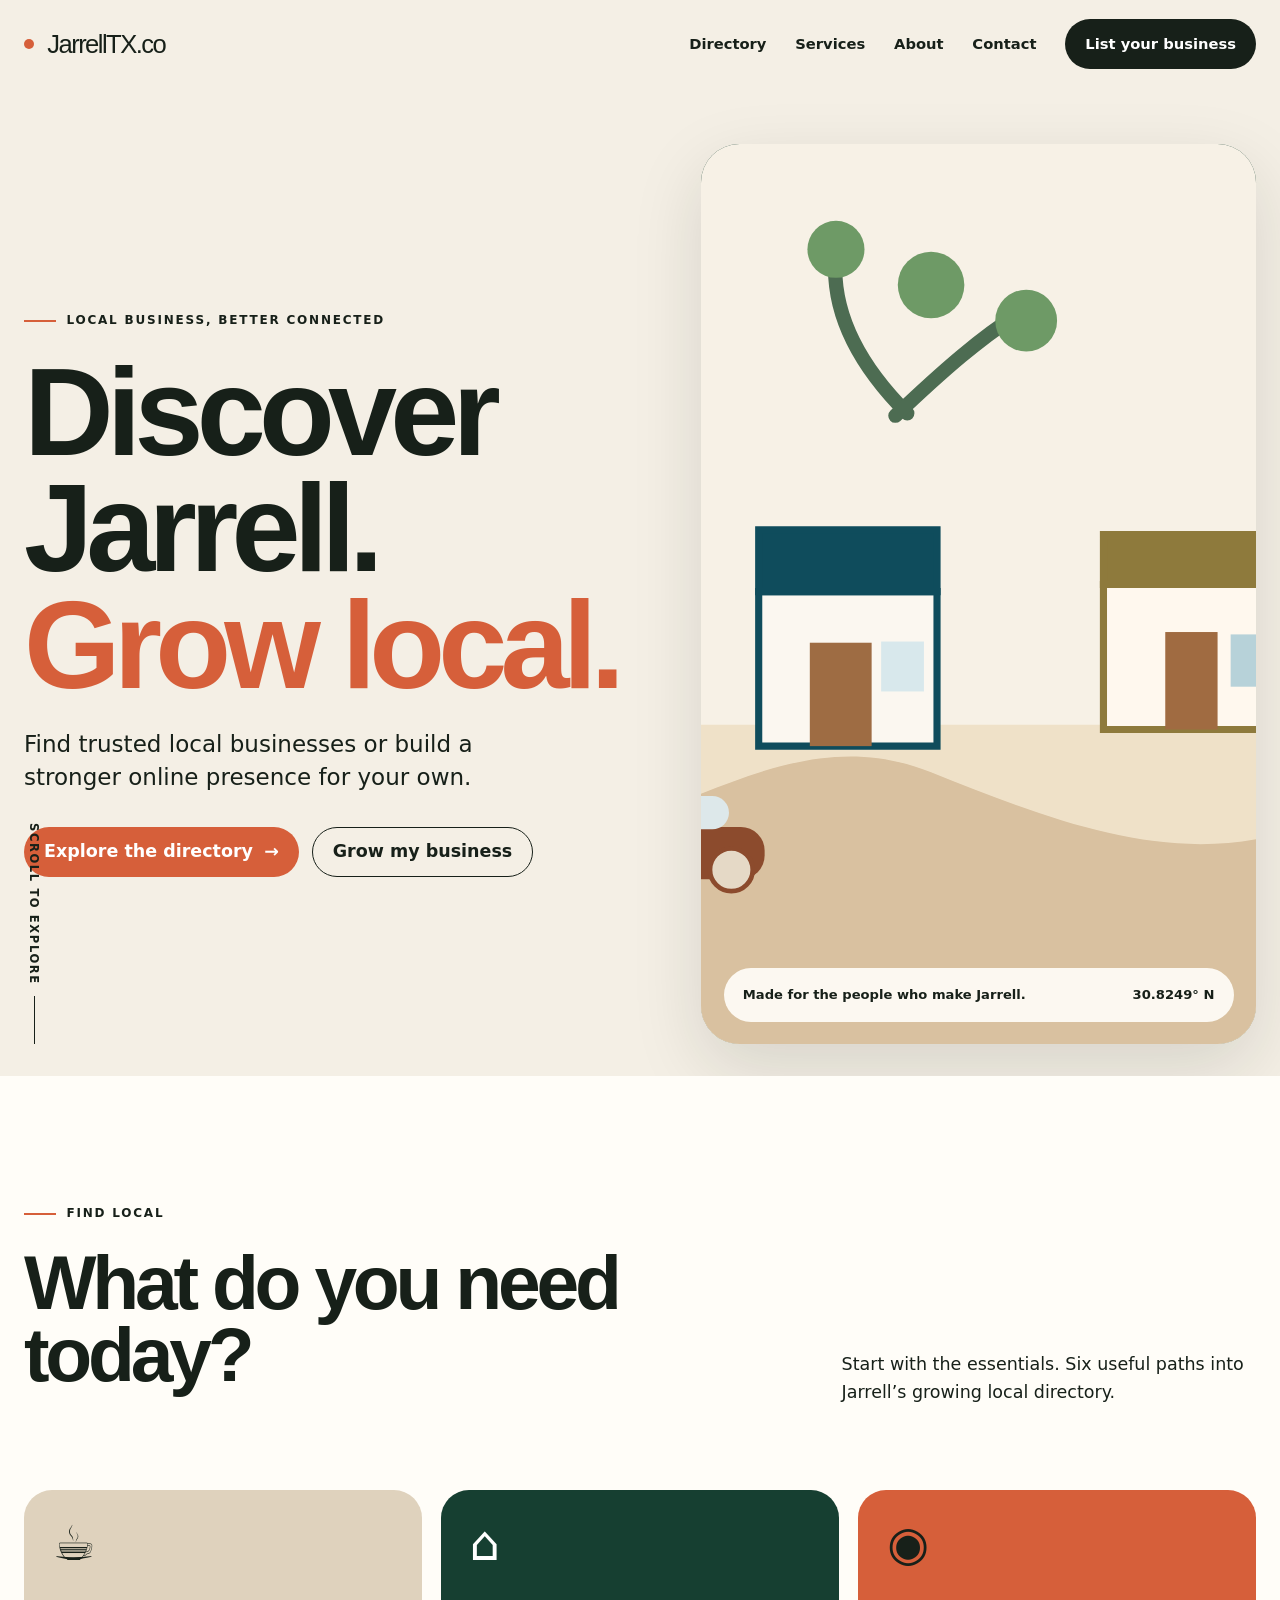
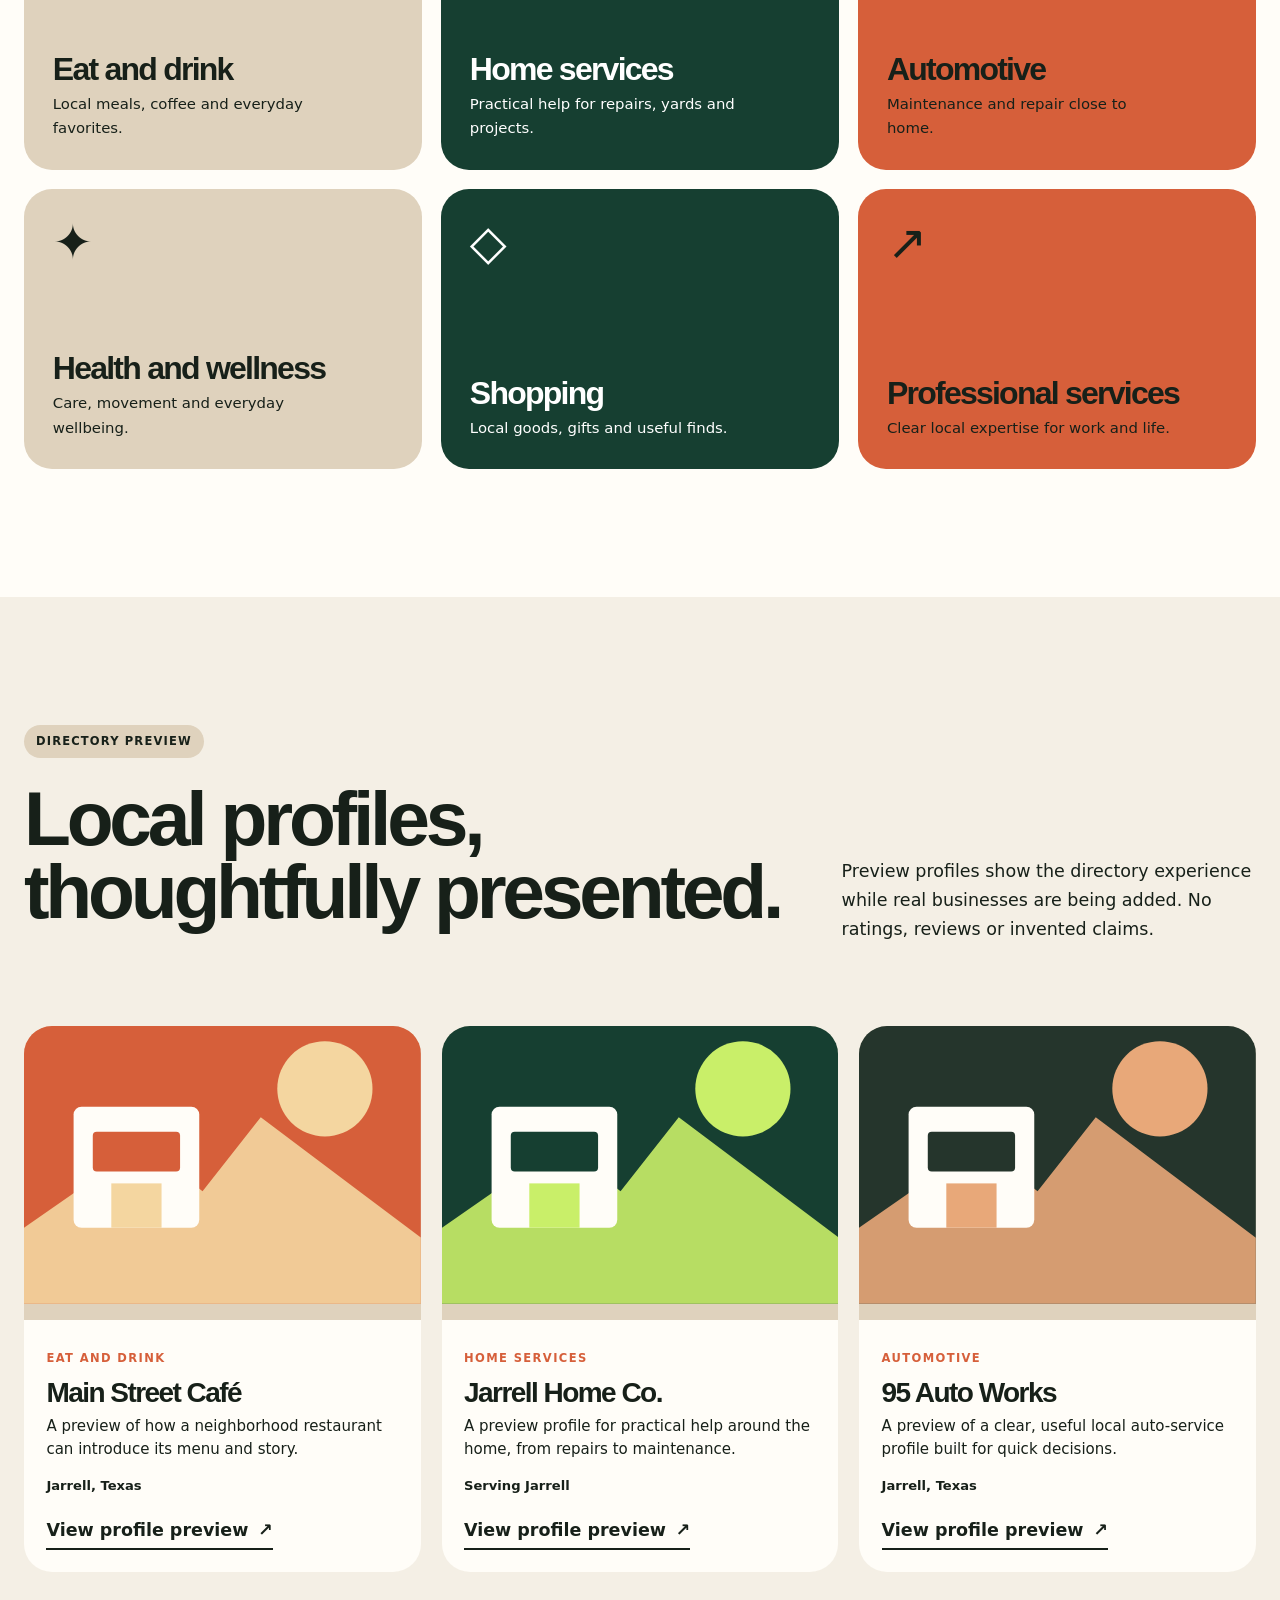
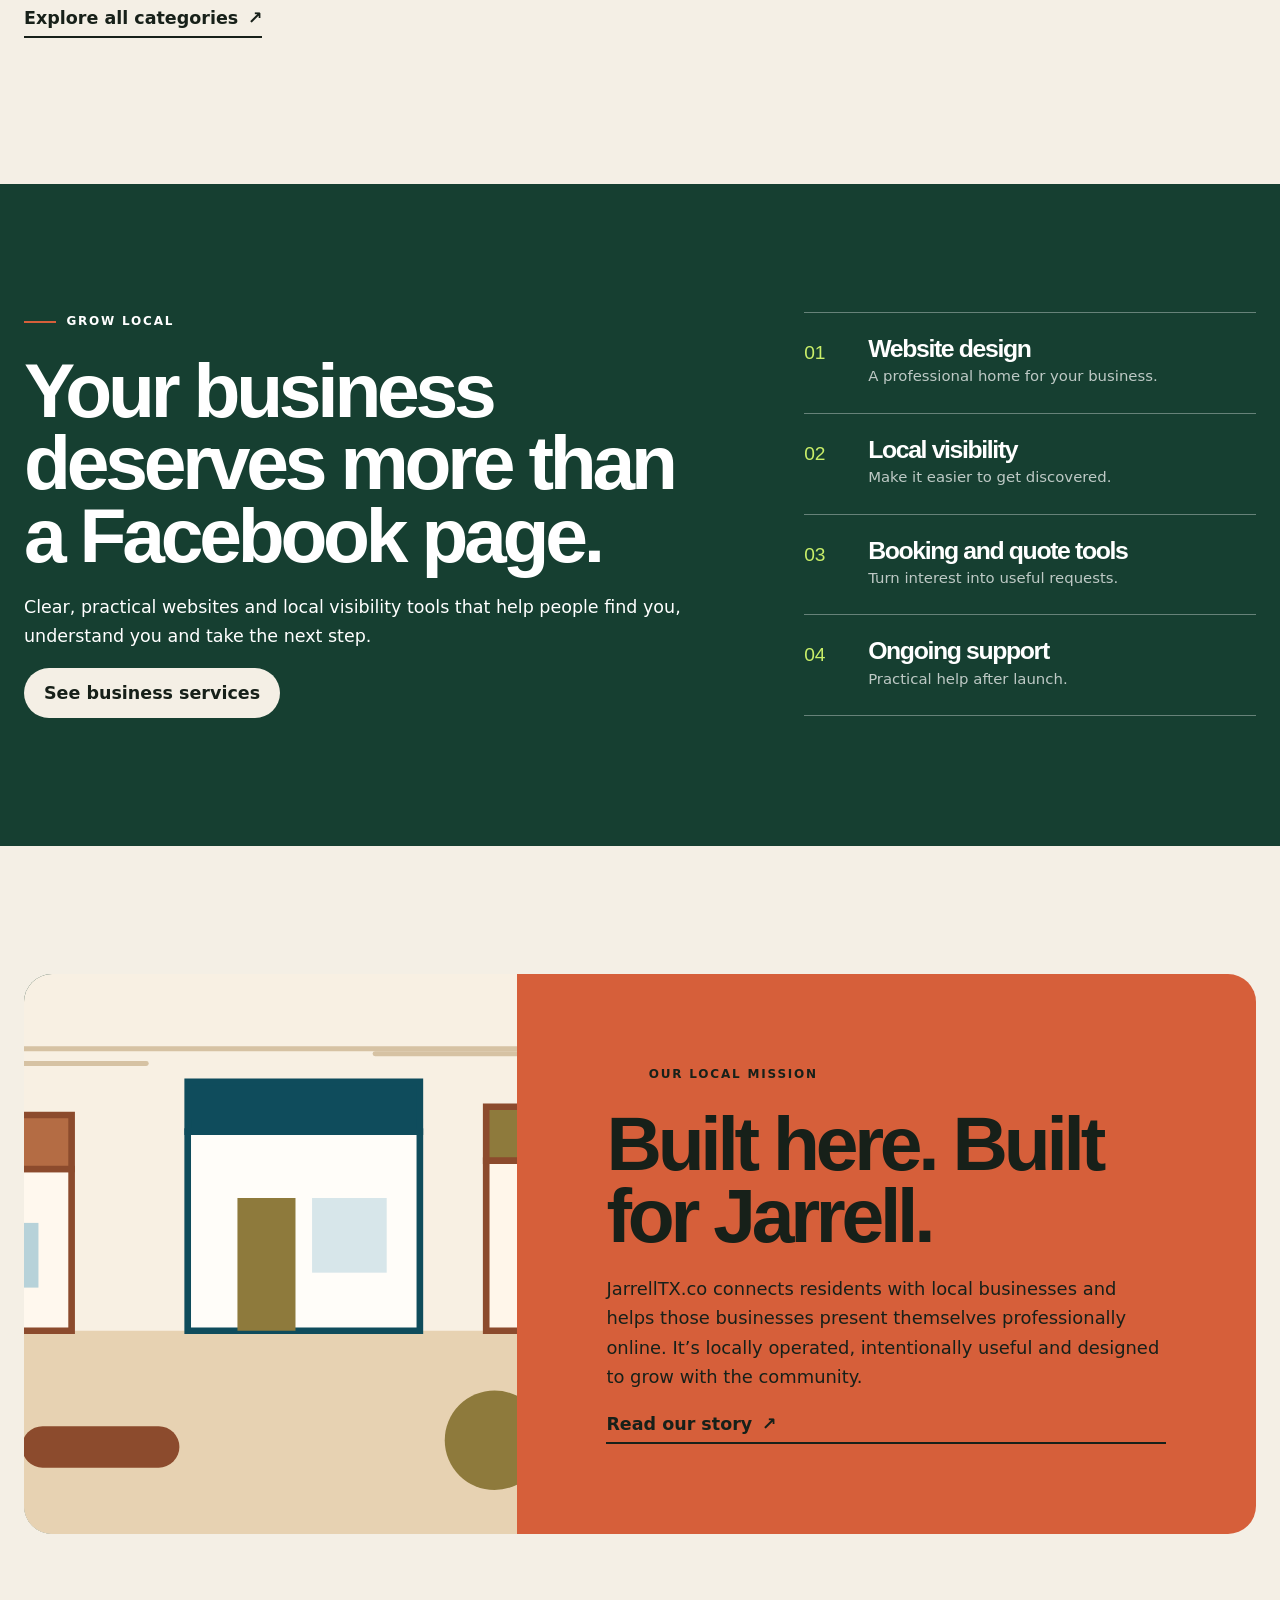
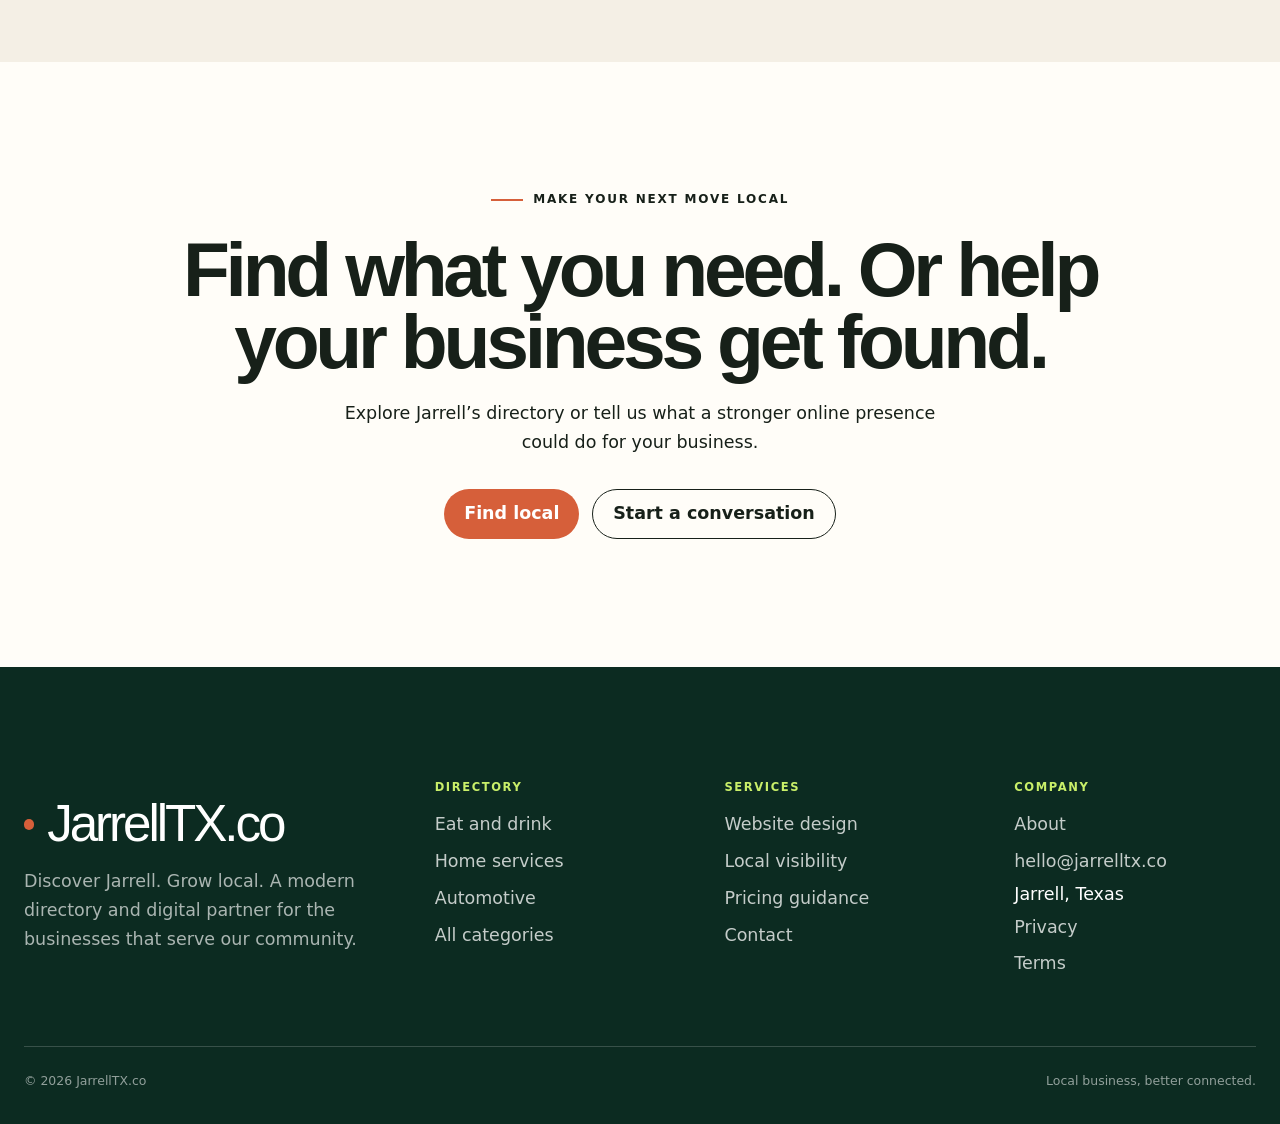
==== commit 479cb19e: "Redesign JarrellTX with a modern local-first experience" ====
--- a/index.html
+++ b/index.html
@@ -1,355 +1,24 @@
-<!doctype html>
-<html lang="en">
-<head>
-  <meta charset="utf-8">
-  <meta name="viewport" content="width=device-width, initial-scale=1">
-  <title>JarrellTX.co | Websites and Local Business Directory for Jarrell, Texas</title>
-  <meta name="description" content="JarrellTX.co helps local Jarrell businesses grow with professional websites, local visibility, digital tools, and a community business directory.">
-  <link rel="canonical" href="https://jarrelltx.co/">
-  <meta property="og:type" content="website">
-  <meta property="og:site_name" content="JarrellTX.co">
-  <meta property="og:title" content="JarrellTX.co | Websites and Local Business Directory for Jarrell, Texas">
-  <meta property="og:description" content="Affordable website design, local visibility, and a community business directory for Jarrell, Texas.">
-  <meta property="og:url" content="https://jarrelltx.co/">
-  <meta property="og:image" content="https://jarrelltx.co/assets/images/hero-business-scene.svg">
-  <meta name="twitter:card" content="summary_large_image">
-  <meta name="twitter:title" content="JarrellTX.co | Websites and Local Business Directory for Jarrell, Texas">
-  <meta name="twitter:description" content="Affordable website design, local visibility, and a community business directory for Jarrell, Texas.">
-  <meta name="twitter:image" content="https://jarrelltx.co/assets/images/hero-business-scene.svg">
-  <link rel="icon" href="assets/images/favicon.svg" type="image/svg+xml">
-  <link rel="preconnect" href="https://fonts.googleapis.com">
-  <link rel="preconnect" href="https://fonts.gstatic.com" crossorigin>
-  <link href="https://fonts.googleapis.com/css2?family=Inter:wght@400;500;600;700;800&display=swap" rel="stylesheet">
-  <link rel="stylesheet" href="styles.css">
-  <script type="application/ld+json">
-  {
-    "@context": "https://schema.org",
-    "@graph": [
-      {
-        "@type": ["Organization", "LocalBusiness"],
-        "@id": "https://jarrelltx.co/#organization",
-        "name": "JarrellTX.co",
-        "url": "https://jarrelltx.co/",
-        "logo": "https://jarrelltx.co/assets/images/favicon.svg",
-        "description": "Helping Jarrell businesses grow online with affordable websites and a local business directory.",
-        "areaServed": "Jarrell, Texas"
-      },
-      {
-        "@type": "WebSite",
-        "@id": "https://jarrelltx.co/#website",
-        "url": "https://jarrelltx.co/",
-        "name": "JarrellTX.co",
-        "publisher": { "@id": "https://jarrelltx.co/#organization" },
-        "potentialAction": {
-          "@type": "SearchAction",
-          "target": "https://jarrelltx.co/businesses.html?q={search_term_string}",
-          "query-input": "required name=search_term_string"
-        }
-      }
-    ]
-  }
-  </script>
-</head>
-<body>
-  <a class="skip-link" href="#main-content">Skip to content</a>
-  <header class="site-header" data-site-header>
-    <div class="header-inner">
-      <a class="brand" href="index.html" aria-label="JarrellTX.co home">
-        <span class="brand-mark">J</span>
-        <span class="brand-text"><span>Local business hub</span><strong>JarrellTX.co</strong></span>
-      </a>
-      <button class="menu-toggle" data-menu-toggle aria-expanded="false" aria-label="Open menu">
-        <span></span><span></span><span></span>
-      </button>
-      <nav class="site-nav" data-site-nav aria-label="Primary navigation">
-        <a href="index.html">Home</a>
-        <a href="businesses.html">Business Directory</a>
-        <a href="services.html">Website Services</a>
-        <a href="about.html">About</a>
-        <a href="contact.html">Contact</a>
-        <a class="btn btn-primary nav-cta" href="#review-form">Get a Free Website Review</a>
-      </nav>
-    </div>
-  </header>
-
-  <main id="main-content">
-    <section class="hero">
-      <div class="section-inner hero-grid">
-        <div class="hero-copy">
-          <div class="eyebrow">Helping Jarrell businesses grow online</div>
-          <h1>Grow Your Business in Jarrell</h1>
-          <p>Modern websites, stronger Google visibility, and practical digital tools built for local Jarrell businesses.</p>
-          <div class="hero-actions">
-            <a class="btn btn-primary" href="#review-form">Get a Free Website Review</a>
-            <a class="btn btn-secondary" href="businesses.html">Browse Local Businesses</a>
-          </div>
-          <div class="trust-line">
-            <img src="assets/icons/map-pin.svg" alt="" width="24" height="24" aria-hidden="true">
-            <span>Locally operated by a Jarrell resident.</span>
-          </div>
-          <div class="stats-row" aria-label="Site stats">
-            <div class="stat-card"><strong>Local Focus</strong><span>Built for Jarrell, Texas businesses and residents.</span></div>
-            <div class="stat-card"><strong>Mobile Friendly</strong><span>Works well on phones, tablets, and desktops.</span></div>
-            <div class="stat-card"><strong>Free Review</strong><span>Request a no-cost website review before you decide.</span></div>
-            <div class="stat-card"><strong>Directory Growing</strong><span>Demo listings today, real listings as the site expands.</span></div>
-          </div>
-        </div>
-        <div class="hero-visual card">
-          <img src="assets/images/hero-business-scene.svg" alt="Illustration of local storefronts, trucks, and small business activity in Jarrell" width="1200" height="780" loading="eager">
-        </div>
-      </div>
-    </section>
-
-    <section class="section alt" aria-labelledby="categories-heading">
-      <div class="section-inner">
-        <div class="section-head">
-          <div>
-            <h2 id="categories-heading">Local business directory preview</h2>
-            <p>Browse by category, search by service, or jump straight to the businesses page. Demo listings are clearly labeled until real businesses are added.</p>
-          </div>
-          <a class="btn btn-secondary" href="businesses.html">View full directory</a>
-        </div>
-        <div class="grid category-grid" data-categories></div>
-      </div>
-    </section>
-
-    <section class="section" aria-labelledby="demo-heading">
-      <div class="section-inner">
-        <div class="section-head">
-          <div>
-            <h2 id="demo-heading">Sample business listings</h2>
-            <p>These are demo listings only. They show how a business profile can look before real entries are added.</p>
-          </div>
-        </div>
-        <div class="grid directory-grid" data-demo-preview></div>
-      </div>
-    </section>
-
-    <section class="section alt" aria-labelledby="services-heading">
-      <div class="section-inner">
-        <div class="section-head">
-          <div>
-            <h2 id="services-heading">Website services for Jarrell businesses</h2>
-            <p>Clear packages for small businesses that need a professional online presence without agency jargon.</p>
-          </div>
-          <a class="btn btn-secondary" href="services.html">See all services</a>
-        </div>
-        <div class="grid services-grid">
-          <article class="card service-card">
-            <div class="badge featured">Starter Website</div>
-            <h3>One-page professional website</h3>
-            <p class="price">Starting at $499</p>
-            <ul class="list">
-              <li>Mobile friendly</li>
-              <li>Contact form</li>
-              <li>Google Maps integration</li>
-              <li>Basic SEO</li>
-            </ul>
-          </article>
-          <article class="card service-card">
-            <div class="badge featured">Business Website</div>
-            <h3>Up to five pages</h3>
-            <p class="price">Starting at $999</p>
-            <ul class="list">
-              <li>Service pages</li>
-              <li>Quote request form</li>
-              <li>Google Business Profile support</li>
-              <li>Local SEO setup</li>
-            </ul>
-          </article>
-          <article class="card service-card">
-            <div class="badge featured">Growth Package</div>
-            <h3>Custom website and tools</h3>
-            <p class="price">Starting at $1,999</p>
-            <ul class="list">
-              <li>Appointment booking</li>
-              <li>Review collection tools</li>
-              <li>Analytics</li>
-              <li>Automation or chatbot options</li>
-            </ul>
-          </article>
-        </div>
-        <p class="small-note">Final pricing depends on project requirements.</p>
-        <div class="section-cta">
-          <a class="btn btn-primary" href="#review-form">Request a Free Consultation</a>
-        </div>
-      </div>
-    </section>
-
-    <section class="section" aria-labelledby="why-heading">
-      <div class="section-inner">
-        <div class="section-head">
-          <div>
-            <h2 id="why-heading">Why choose JarrellTX.co</h2>
-            <p>Built for small businesses that want a clear path to a better website and a stronger local presence.</p>
-          </div>
-        </div>
-        <div class="grid why-grid">
-          <article class="card reason-card">
-            <h3>Local understanding</h3>
-            <p>You work directly with a local person, not a distant call center or anonymous agency.</p>
-          </article>
-          <article class="card reason-card">
-            <h3>Clear affordable pricing</h3>
-            <p>Packages are written in plain English so you can compare options without guesswork.</p>
-          </article>
-          <article class="card reason-card">
-            <h3>Mobile-first design</h3>
-            <p>Your site should look clean and work well on the phones people use every day.</p>
-          </article>
-          <article class="card reason-card">
-            <h3>Ongoing support</h3>
-            <p>Get practical help after launch for updates, content changes, and small improvements.</p>
-          </article>
-        </div>
-      </div>
-    </section>
-
-    <section class="section alt" id="review-form" aria-labelledby="review-heading">
-      <div class="section-inner two-col">
-        <div>
-          <div class="section-head">
-            <div>
-              <h2 id="review-heading">Request a free website review</h2>
-              <p>Tell us about your business and we’ll review your current online presence. If no submission backend is configured yet, the form will explain the setup clearly.</p>
-            </div>
-          </div>
-          <form class="card review-form" data-validate="true" data-endpoint="review">
-            <div class="form-status" data-form-status role="status" aria-live="polite">Form ready.</div>
-            <div class="honeypot" aria-hidden="true">
-              <label>Company<input name="website_company" type="text" tabindex="-1" autocomplete="off"></label>
-            </div>
-            <div class="form-grid">
-              <div class="field"><label for="review-name">Full name</label><input id="review-name" name="full_name" required></div>
-              <div class="field"><label for="review-business">Business name</label><input id="review-business" name="business_name" required></div>
-              <div class="field"><label for="review-email">Email</label><input id="review-email" name="email" type="email" required></div>
-              <div class="field"><label for="review-phone">Phone</label><input id="review-phone" name="phone" type="tel" required></div>
-              <div class="field"><label for="review-url">Current website URL</label><input id="review-url" name="website_url" placeholder="https://"></div>
-              <div class="field"><label for="review-type">Type of business</label>
-                <select id="review-type" name="business_type" required>
-                  <option value="">Select one</option>
-                  <option>Restaurant</option><option>Home service</option><option>HVAC</option><option>Plumbing</option><option>Electrical</option><option>Landscaping</option><option>Roofing</option><option>Automotive</option><option>Real estate</option><option>Health and wellness</option><option>Beauty and personal care</option><option>Professional service</option><option>Other</option>
-                </select>
-              </div>
-            </div>
-            <div class="field"><label for="review-help">What do you need help with?</label><textarea id="review-help" name="help_needed" required></textarea></div>
-            <div class="field"><label for="review-contact">Preferred contact method</label><select id="review-contact" name="preferred_contact" required><option value="">Select one</option><option>Email</option><option>Phone</option><option>Text</option></select></div>
-            <label class="help-text"><input type="checkbox" name="consent" required> I agree that JarrellTX.co can contact me about my request.</label>
-            <button class="btn btn-primary" type="submit">Send Request</button>
-            <p class="small-note">Setup note: connect this form to Formspree, Netlify Forms, EmailJS, or your own API endpoint in <code>script.js</code>.</p>
-          </form>
-        </div>
-        <aside class="content-panel card">
-          <h3>How it works</h3>
-          <div class="steps">
-            <div class="step"><div class="step-number">1</div><h4>Tell us about your business</h4><p class="muted">Share the basics, your goals, and what you need help with.</p></div>
-            <div class="step"><div class="step-number">2</div><h4>Receive a free website review</h4><p class="muted">We’ll review your current online presence and explain the next steps.</p></div>
-            <div class="step"><div class="step-number">3</div><h4>Choose the right solution</h4><p class="muted">Pick a package that fits your needs and budget.</p></div>
-          </div>
-          <div class="card" style="margin-top:1rem;padding:1rem;background:#fbf7ef;">
-            <h3>Built for Jarrell</h3>
-            <p class="muted">The goal is to help residents find local services and help small businesses improve their online presence in Jarrell, Texas.</p>
-          </div>
-        </aside>
-      </div>
-    </section>
-
-    <section class="section" aria-labelledby="testimonials-heading">
-      <div class="section-inner">
-        <div class="section-head">
-          <div>
-            <h2 id="testimonials-heading">Testimonials</h2>
-            <p>Example testimonials only. Replace before launch with real customer feedback.</p>
-          </div>
-        </div>
-        <div class="grid testimonial-grid">
-          <article class="card testimonial-card"><h3>Example testimonial — replace before launch</h3><p class="muted">“The site layout made it easier for customers to find our hours and contact details.”</p></article>
-          <article class="card testimonial-card"><h3>Example testimonial — replace before launch</h3><p class="muted">“The pricing was clear, and the process stayed simple from start to finish.”</p></article>
-          <article class="card testimonial-card"><h3>Example testimonial — replace before launch</h3><p class="muted">“A better website helped us present our business in a more professional way.”</p></article>
-        </div>
-      </div>
-    </section>
-
-    <section class="section alt" aria-labelledby="faq-heading">
-      <div class="section-inner">
-        <div class="section-head">
-          <div>
-            <h2 id="faq-heading">Frequently asked questions</h2>
-            <p>Common questions from local business owners in Jarrell and nearby communities.</p>
-          </div>
-        </div>
-        <div class="faq-list">
-          <details class="faq-item"><summary>How much does a business website cost?</summary><div class="faq-content">Pricing depends on the pages, features, and content needs. Starter websites begin at $499, business websites at $999, and growth packages at $1,999.</div></details>
-          <details class="faq-item"><summary>How long does a website take to build?</summary><div class="faq-content">Most small sites can move quickly once the content and photos are ready. Larger projects or custom features usually take longer.</div></details>
-          <details class="faq-item"><summary>Do you only work with Jarrell businesses?</summary><div class="faq-content">JarrellTX.co is focused on Jarrell, Texas, and the surrounding area, but the directory and services can grow as the community grows.</div></details>
-          <details class="faq-item"><summary>Can you redesign an existing website?</summary><div class="faq-content">Yes. A redesign can improve clarity, mobile usability, speed, and the way your business is presented online.</div></details>
-          <details class="faq-item"><summary>Can you help with Google Business Profile?</summary><div class="faq-content">Yes. Support can include setup help, profile improvements, and practical guidance for local visibility.</div></details>
-          <details class="faq-item"><summary>Do you offer monthly maintenance?</summary><div class="faq-content">Maintenance plans can cover updates, backups, small content changes, and routine help after launch.</div></details>
-          <details class="faq-item"><summary>Will I own my website?</summary><div class="faq-content">Ownership and handoff terms should be set clearly in your project agreement. The goal is to keep that process straightforward.</div></details>
-          <details class="faq-item"><summary>Can you add booking or online payments?</summary><div class="faq-content">Yes, where appropriate. Booking or payment tools depend on your business type and the platform you want to use.</div></details>
-        </div>
-      </div>
-    </section>
-
-    <section class="section" aria-labelledby="final-cta-heading">
-      <div class="section-inner card" style="padding:1.5rem;">
-        <div class="two-col" style="align-items:center;">
-          <div>
-            <h2 id="final-cta-heading">Ready to improve your business online?</h2>
-            <p class="muted">Start with a free review, or get in touch if you want to talk through your website and directory needs.</p>
-          </div>
-          <div class="hero-actions" style="justify-content:flex-end;">
-            <a class="btn btn-primary" href="#review-form">Get a Free Website Review</a>
-            <a class="btn btn-secondary" href="contact.html">Contact JarrellTX.co</a>
-          </div>
-        </div>
-      </div>
-    </section>
-  </main>
-
-  <footer class="site-footer">
-    <div class="footer-inner">
-      <div class="footer-links">
-        <div>
-          <h3>JarrellTX.co</h3>
-          <p class="muted">Helping Jarrell businesses grow online.</p>
-          <p class="muted">Jarrell, Texas</p>
-        </div>
-        <div>
-          <h3>Navigation</h3>
-          <a href="index.html">Home</a>
-          <a href="businesses.html">Business Directory</a>
-          <a href="services.html">Website Services</a>
-          <a href="about.html">About</a>
-          <a href="contact.html">Contact</a>
-        </div>
-        <div>
-          <h3>Categories</h3>
-          <a href="businesses.html?category=restaurants">Restaurants</a>
-          <a href="businesses.html?category=home-services">Home Services</a>
-          <a href="businesses.html?category=professional-services">Professional Services</a>
-          <a href="businesses.html">All categories</a>
-        </div>
-        <div>
-          <h3>Services</h3>
-          <a href="services.html">Starter Website</a>
-          <a href="services.html">Business Website</a>
-          <a href="services.html">Growth Package</a>
-          <a href="privacy.html">Privacy Policy</a>
-          <a href="terms.html">Terms</a>
-        </div>
-      </div>
-      <div class="footer-bottom">
-        <div>
-          <div>Email: <a href="mailto:hello@jarrelltx.co">hello@jarrelltx.co</a></div>
-          <div>Phone: <a href="tel:+15125550123">(512) 555-0123</a></div>
-        </div>
-        <div>© <span data-year></span> JarrellTX.co. All rights reserved.</div>
-      </div>
-    </div>
-  </footer>
-
-  <button class="btn btn-secondary back-to-top" data-back-to-top type="button">Back to top</button>
-  <script src="script.js"></script>
-</body>
-</html>
+<!doctype html><html lang="en"><head>
+<meta charset="utf-8"><meta name="viewport" content="width=device-width,initial-scale=1"><title>JarrellTX.co | Discover Jarrell. Grow local.</title>
+<meta name="description" content="Find trusted local businesses and practical website services built for Jarrell, Texas."><link rel="canonical" href="https://jarrelltx.co/">
+<meta property="og:type" content="website"><meta property="og:site_name" content="JarrellTX.co"><meta property="og:title" content="Discover Jarrell. Grow local."><meta property="og:description" content="A modern local business directory and digital partner for businesses in Jarrell, Texas."><meta property="og:url" content="https://jarrelltx.co/"><meta property="og:image" content="https://jarrelltx.co/assets/images/hero-business-scene.svg"><meta name="twitter:card" content="summary_large_image">
+<link rel="icon" href="assets/images/favicon.svg" type="image/svg+xml"><link rel="stylesheet" href="styles.css">
+<script type="application/ld+json">{"@context":"https://schema.org","@graph":[{"@type":"Organization","@id":"https://jarrelltx.co/#organization","name":"JarrellTX.co","url":"https://jarrelltx.co/","email":"hello@jarrelltx.co","description":"A modern local business directory and digital partner for businesses in Jarrell, Texas.","areaServed":{"@type":"City","name":"Jarrell, Texas"}},{"@type":"WebSite","@id":"https://jarrelltx.co/#website","url":"https://jarrelltx.co/","name":"JarrellTX.co","publisher":{"@id":"https://jarrelltx.co/#organization"},"potentialAction":{"@type":"SearchAction","target":"https://jarrelltx.co/businesses.html?q={search_term_string}","query-input":"required name=search_term_string"}}]}</script>
+</head><body><a class="skip-link" href="#main">Skip to content</a>
+<header class="site-header" data-site-header><div class="header-inner"><a class="brand" href="index.html" aria-label="JarrellTX.co home"><span class="brand-dot"></span>JarrellTX.co</a><button class="menu-toggle" data-menu-toggle aria-expanded="false" aria-label="Open menu"><span></span><span></span></button><nav class="site-nav" data-site-nav aria-label="Primary navigation"><a href="businesses.html">Directory</a><a href="services.html">Services</a><a href="about.html">About</a><a href="contact.html">Contact</a><a class="nav-cta" href="contact.html?interest=listing">List your business</a></nav></div></header>
+<main id="main">
+<section class="hero"><div class="section-inner hero-grid"><div class="hero-copy reveal"><div class="eyebrow">Local business, better connected</div><h1><span>Discover Jarrell.</span><span class="accent">Grow local.</span></h1><p>Find trusted local businesses or build a stronger online presence for your own.</p><div class="hero-actions"><a class="button terra" href="businesses.html">Explore the directory <span aria-hidden="true">→</span></a><a class="button outline" href="services.html">Grow my business</a></div></div><div class="hero-art reveal"><img src="assets/images/hero-business-scene.svg" alt="An illustrated Central Texas scene with local storefronts, a food truck, service vehicle and neighbors" width="1200" height="900"><div class="art-caption"><span>Made for the people who make Jarrell.</span><span>30.8249° N</span></div></div></div><div class="scroll-cue" aria-hidden="true">Scroll to explore</div></section>
+<section class="section section-paper"><div class="section-inner"><div class="section-intro reveal"><div><div class="eyebrow">Find local</div><h2>What do you need today?</h2></div><p>Start with the essentials. Six useful paths into Jarrell’s growing local directory.</p></div><div class="category-grid">
+<a class="category-tile reveal" href="businesses.html?category=eat%20and%20drink"><span class="category-icon" aria-hidden="true">☕</span><div><h3>Eat and drink</h3><p>Local meals, coffee and everyday favorites.</p></div></a>
+<a class="category-tile reveal" href="businesses.html?category=home%20services"><span class="category-icon" aria-hidden="true">⌂</span><div><h3>Home services</h3><p>Practical help for repairs, yards and projects.</p></div></a>
+<a class="category-tile reveal" href="businesses.html?category=automotive"><span class="category-icon" aria-hidden="true">◉</span><div><h3>Automotive</h3><p>Maintenance and repair close to home.</p></div></a>
+<a class="category-tile reveal" href="businesses.html?category=health%20and%20wellness"><span class="category-icon" aria-hidden="true">✦</span><div><h3>Health and wellness</h3><p>Care, movement and everyday wellbeing.</p></div></a>
+<a class="category-tile reveal" href="businesses.html?category=shopping"><span class="category-icon" aria-hidden="true">◇</span><div><h3>Shopping</h3><p>Local goods, gifts and useful finds.</p></div></a>
+<a class="category-tile reveal" href="businesses.html?category=professional%20services"><span class="category-icon" aria-hidden="true">↗</span><div><h3>Professional services</h3><p>Clear local expertise for work and life.</p></div></a>
+</div></div></section>
+<section class="section"><div class="section-inner"><div class="section-intro reveal"><div><span class="preview-note">Directory preview</span><h2>Local profiles, thoughtfully presented.</h2></div><p>Preview profiles show the directory experience while real businesses are being added. No ratings, reviews or invented claims.</p></div><div class="listing-grid" data-listings data-limit="3"></div><p style="margin-top:2rem"><a class="text-link" href="businesses.html">Explore all categories</a></p></div></section>
+<section class="section section-forest"><div class="section-inner services-editorial"><div class="reveal"><div class="eyebrow">Grow local</div><h2>Your business deserves more than a Facebook page.</h2><p>Clear, practical websites and local visibility tools that help people find you, understand you and take the next step.</p><a class="button cream" href="services.html">See business services</a></div><div class="services-list reveal"><div class="service-line"><span>01</span><div><h3>Website design</h3><p>A professional home for your business.</p></div></div><div class="service-line"><span>02</span><div><h3>Local visibility</h3><p>Make it easier to get discovered.</p></div></div><div class="service-line"><span>03</span><div><h3>Booking and quote tools</h3><p>Turn interest into useful requests.</p></div></div><div class="service-line"><span>04</span><div><h3>Ongoing support</h3><p>Practical help after launch.</p></div></div></div></div></section>
+<section class="section"><div class="section-inner story-grid reveal"><div class="story-visual"><img src="assets/images/directory-demo.svg" alt="Abstract illustration inspired by local storefronts and Central Texas landscape" loading="lazy"></div><div class="story-copy"><div class="eyebrow">Our local mission</div><h2>Built here. Built for Jarrell.</h2><p>JarrellTX.co connects residents with local businesses and helps those businesses present themselves professionally online. It’s locally operated, intentionally useful and designed to grow with the community.</p><a class="text-link" href="about.html">Read our story</a></div></div></section>
+<section class="section section-paper final-cta"><div class="section-inner reveal"><div class="eyebrow" style="justify-content:center">Make your next move local</div><h2>Find what you need. Or help your business get found.</h2><p>Explore Jarrell’s directory or tell us what a stronger online presence could do for your business.</p><div class="hero-actions" style="justify-content:center"><a class="button terra" href="businesses.html">Find local</a><a class="button outline" href="contact.html">Start a conversation</a></div></div></section>
+</main>
+<footer class="site-footer"><div class="footer-inner"><div class="footer-top"><div class="footer-brand"><a class="brand" href="index.html"><span class="brand-dot"></span>JarrellTX.co</a><p>Discover Jarrell. Grow local. A modern directory and digital partner for the businesses that serve our community.</p></div><div class="footer-col"><h3>Directory</h3><a href="businesses.html?category=eat%20and%20drink">Eat and drink</a><a href="businesses.html?category=home%20services">Home services</a><a href="businesses.html?category=automotive">Automotive</a><a href="businesses.html">All categories</a></div><div class="footer-col"><h3>Services</h3><a href="services.html">Website design</a><a href="services.html#capabilities">Local visibility</a><a href="services.html#pricing">Pricing guidance</a><a href="contact.html">Contact</a></div><div class="footer-col"><h3>Company</h3><a href="about.html">About</a><a href="mailto:hello@jarrelltx.co">hello@jarrelltx.co</a><span>Jarrell, Texas</span><a href="privacy.html">Privacy</a><a href="terms.html">Terms</a></div></div><div class="footer-bottom"><span>© <span data-year></span> JarrellTX.co</span><span>Local business, better connected.</span></div></div></footer><script src="script.js"></script></body></html>
--- a/styles.css
+++ b/styles.css
@@ -1,948 +1,100 @@
 :root {
-  --bg: #f7f1e6;
-  --bg-alt: #fffaf2;
-  --card: #ffffff;
-  --card-soft: #fcf8f1;
-  --text: #1f2a34;
-  --muted: #5c6a76;
-  --border: #e5d9c6;
-  --accent: #8c4b2d;
-  --accent-2: #0f4c5c;
-  --accent-3: #8e7a3c;
-  --shadow: 0 12px 30px rgba(33, 43, 54, 0.08);
-  --radius: 18px;
-  --radius-sm: 12px;
-  --container: 1180px;
-  --focus: 0 0 0 3px rgba(140, 75, 45, 0.2);
+  --cream: #f4efe5;
+  --paper: #fffdf8;
+  --ink: #172019;
+  --forest: #163f31;
+  --forest-dark: #0c2b21;
+  --terra: #d65f3a;
+  --sand: #dfd2bd;
+  --lime: #c9ef69;
+  --white: #fff;
+  --muted: #536059;
+  --line: rgba(23,32,25,.16);
+  --shadow: 0 24px 70px rgba(23,32,25,.13);
+  --radius: 28px;
+  --radius-sm: 16px;
+  --container: 1280px;
+  --display: "Arial Black", "Helvetica Neue", Arial, sans-serif;
+  --body: Inter, ui-sans-serif, system-ui, -apple-system, BlinkMacSystemFont, "Segoe UI", sans-serif;
 }
-
-* {
-  box-sizing: border-box;
+*{box-sizing:border-box}
+html{scroll-behavior:smooth}
+body{margin:0;background:var(--cream);color:var(--ink);font-family:var(--body);font-size:clamp(1rem,.95rem + .18vw,1.12rem);line-height:1.65;overflow-x:hidden}
+body.menu-open{overflow:hidden}
+img,svg{display:block;max-width:100%}
+a{color:inherit;text-decoration:none}
+button,input,select,textarea{font:inherit}
+button{cursor:pointer}
+h1,h2,h3,p{margin-top:0}
+h1,h2,h3{font-family:var(--display);font-weight:900;letter-spacing:-.055em;line-height:.94}
+h1{font-size:clamp(3.6rem,9.7vw,9.5rem);margin-bottom:1.5rem}
+h2{font-size:clamp(2.7rem,6vw,6.4rem);margin-bottom:1.4rem}
+h3{font-size:clamp(1.55rem,2.5vw,2.45rem);margin-bottom:.8rem}
+.skip-link{position:fixed;z-index:200;left:1rem;top:-5rem;background:var(--ink);color:var(--white);padding:.8rem 1.2rem;border-radius:999px}.skip-link:focus{top:1rem}
+.site-header{position:fixed;inset:0 0 auto;z-index:100;transition:background .35s,box-shadow .35s,color .35s}
+.site-header.is-scrolled,.site-header.inner-header{background:rgba(244,239,229,.94);box-shadow:0 1px 0 var(--line);backdrop-filter:blur(16px)}
+.header-inner,.section-inner,.footer-inner{width:min(var(--container),calc(100% - 3rem));margin:auto}
+.header-inner{height:88px;display:flex;align-items:center;justify-content:space-between;gap:2rem}
+.brand{display:flex;align-items:center;gap:.8rem;font-family:var(--display);font-size:clamp(1.25rem,2vw,1.65rem);letter-spacing:-.06em;position:relative;z-index:2}
+.brand-dot{width:.65rem;height:.65rem;border-radius:50%;background:var(--terra)}
+.site-nav{display:flex;align-items:center;gap:1.8rem;font-size:.92rem;font-weight:700}
+.site-nav a:not(.nav-cta){position:relative}
+.site-nav a:not(.nav-cta)::after{content:"";position:absolute;left:0;right:100%;bottom:-.25rem;height:2px;background:currentColor;transition:right .25s}
+.site-nav a:hover::after,.site-nav a[aria-current="page"]::after{right:0}
+.nav-cta,.button{display:inline-flex;align-items:center;justify-content:center;gap:.7rem;min-height:50px;padding:.82rem 1.25rem;border:0;border-radius:999px;background:var(--ink);color:var(--white);font-weight:800;line-height:1.1;transition:transform .25s,background .25s,box-shadow .25s}
+.button:hover,.nav-cta:hover{transform:translateY(-3px);box-shadow:0 12px 24px rgba(23,32,25,.18)}
+.button.terra{background:var(--terra)}.button.cream{background:var(--cream);color:var(--ink)}.button.outline{background:transparent;color:inherit;border:1px solid currentColor}
+.menu-toggle{display:none;position:relative;z-index:2;width:48px;height:48px;border:0;border-radius:50%;background:var(--ink);padding:0}
+.menu-toggle span{position:absolute;width:20px;height:2px;background:white;left:14px;transition:.25s}.menu-toggle span:first-child{top:19px}.menu-toggle span:last-child{top:27px}.menu-toggle[aria-expanded="true"] span:first-child{top:23px;transform:rotate(45deg)}.menu-toggle[aria-expanded="true"] span:last-child{top:23px;transform:rotate(-45deg)}
+.eyebrow{display:flex;align-items:center;gap:.65rem;font-size:.75rem;font-weight:900;letter-spacing:.15em;text-transform:uppercase;margin-bottom:1.4rem}.eyebrow::before{content:"";width:2rem;height:2px;background:var(--terra)}
+.hero{min-height:92vh;padding:9rem 0 2rem;display:flex;align-items:center;position:relative;overflow:hidden}
+.hero-grid{display:grid;grid-template-columns:1.05fr .95fr;gap:clamp(2rem,5vw,6rem);align-items:center}
+.hero h1 span{display:block}.hero h1 .accent{color:var(--terra)}
+.hero-copy>p{font-size:clamp(1.18rem,1.8vw,1.5rem);max-width:32rem;line-height:1.45}
+.hero-actions{display:flex;gap:.8rem;flex-wrap:wrap;margin-top:2rem}
+.hero-art{border-radius:clamp(1.5rem,3vw,3rem);overflow:hidden;background:var(--forest);box-shadow:var(--shadow);transform:rotate(1.5deg);position:relative}
+.hero-art img{width:100%;min-height:520px;object-fit:cover;transition:transform .2s linear}
+.art-caption{position:absolute;left:1.4rem;right:1.4rem;bottom:1.4rem;padding:1rem 1.2rem;border-radius:999px;background:rgba(255,253,248,.92);display:flex;justify-content:space-between;gap:1rem;font-size:.82rem;font-weight:800;backdrop-filter:blur(12px)}
+.scroll-cue{position:absolute;bottom:2rem;left:max(1.5rem,calc((100vw - var(--container))/2));font-size:.72rem;text-transform:uppercase;letter-spacing:.14em;font-weight:800;writing-mode:vertical-rl}.scroll-cue::after{content:"";height:3rem;width:1px;background:var(--ink);display:inline-block;margin-top:.7rem}
+.section{padding:clamp(5rem,10vw,10rem) 0}
+.section-paper{background:var(--paper)}.section-forest{background:var(--forest);color:var(--white)}.section-terra{background:var(--terra);color:var(--ink)}
+.section-intro{display:grid;grid-template-columns:1.3fr .7fr;gap:3rem;align-items:end;margin-bottom:clamp(2.5rem,6vw,5rem)}
+.section-intro p{max-width:32rem;margin-left:auto;margin-bottom:.35rem}
+.text-link{display:inline-flex;align-items:center;gap:.6rem;font-weight:900;border-bottom:2px solid;padding-bottom:.2rem}.text-link::after{content:"↗";transition:transform .2s}.text-link:hover::after{transform:translate(3px,-3px)}
+.category-grid{display:grid;grid-template-columns:repeat(12,1fr);gap:1.2rem}
+.category-tile{grid-column:span 4;min-height:280px;padding:1.8rem;border-radius:var(--radius);background:var(--sand);display:flex;flex-direction:column;justify-content:space-between;overflow:hidden;transition:transform .3s,background .3s}
+.category-tile:nth-child(2),.category-tile:nth-child(5){background:var(--forest);color:var(--white)}.category-tile:nth-child(3),.category-tile:nth-child(6){background:var(--terra)}
+.category-tile:hover{transform:translateY(-8px)}.category-tile .category-icon{font-size:3rem;line-height:1;transition:transform .3s}.category-tile:hover .category-icon{transform:rotate(-8deg) scale(1.12)}
+.category-tile p{font-size:.93rem;max-width:18rem;margin:0}.category-tile h3{margin-bottom:.5rem}
+.listing-grid{display:grid;grid-template-columns:repeat(3,1fr);gap:1.3rem}
+.listing-card{border-radius:var(--radius);overflow:hidden;background:var(--paper);min-width:0}
+.listing-visual{aspect-ratio:1.35;overflow:hidden;background:var(--sand)}.listing-visual img{width:100%;height:100%;object-fit:cover;transition:transform .5s}.listing-card:hover .listing-visual img{transform:scale(1.045)}
+.listing-content{padding:1.4rem}.listing-label{font-size:.72rem;text-transform:uppercase;letter-spacing:.12em;font-weight:900;color:var(--terra)}.listing-card h3{font-size:1.75rem;margin:.55rem 0}.listing-card p{font-size:.94rem;line-height:1.5}.listing-meta{font-size:.82rem;font-weight:800;margin:.9rem 0 1.2rem}
+.preview-note{display:inline-flex;padding:.45rem .75rem;background:var(--sand);border-radius:999px;font-size:.72rem;font-weight:900;text-transform:uppercase;letter-spacing:.1em;margin-bottom:1.5rem}
+.services-editorial{display:grid;grid-template-columns:1.2fr .8fr;gap:clamp(3rem,8vw,9rem)}
+.services-list{border-top:1px solid rgba(255,255,255,.35)}.service-line{display:grid;grid-template-columns:3rem 1fr;gap:1rem;padding:1.5rem 0;border-bottom:1px solid rgba(255,255,255,.35)}.service-line span{color:var(--lime);font-family:var(--display);font-size:1.2rem}.service-line h3{font-size:1.55rem;margin-bottom:.25rem}.service-line p{margin:0;color:rgba(255,255,255,.72);font-size:.93rem}
+.story-grid{display:grid;grid-template-columns:.8fr 1.2fr;align-items:stretch}.story-visual{min-height:560px;background:var(--forest);border-radius:var(--radius) 0 0 var(--radius);overflow:hidden}.story-visual img{width:100%;height:100%;object-fit:cover}.story-copy{background:var(--terra);padding:clamp(2.5rem,7vw,7rem);border-radius:0 var(--radius) var(--radius) 0;display:flex;flex-direction:column;justify-content:center}.story-copy p{max-width:38rem;font-size:1.12rem}
+.final-cta{text-align:center}.final-cta h2{max-width:1000px;margin-inline:auto}.final-cta p{max-width:38rem;margin:0 auto 2rem}
+.page-hero{padding:clamp(10rem,18vw,14rem) 0 clamp(4rem,8vw,8rem);background:var(--forest);color:var(--white)}.page-hero h1{font-size:clamp(3.5rem,9vw,8.5rem);max-width:1100px}.page-hero p{font-size:clamp(1.1rem,2vw,1.45rem);max-width:45rem}.breadcrumb{display:flex;gap:.6rem;font-size:.8rem;font-weight:800;text-transform:uppercase;letter-spacing:.1em;margin-bottom:2rem;color:rgba(255,255,255,.65)}
+.content-grid{display:grid;grid-template-columns:minmax(0,1fr) minmax(260px,.4fr);gap:clamp(3rem,8vw,8rem)}.prose{max-width:760px}.prose h2{font-size:clamp(2rem,4vw,3.6rem);margin-top:3rem}.prose h3{font-size:1.7rem;margin-top:2rem}.prose a{text-decoration:underline}.prose li{margin-bottom:.55rem}
+.directory-tools{background:var(--paper);padding:1.2rem;border-radius:var(--radius);margin-top:-3.5rem;position:relative;box-shadow:var(--shadow)}
+.search-wrap{display:flex;align-items:center;gap:1rem}.search-wrap input{width:100%;border:0;background:transparent;font-size:clamp(1.2rem,3vw,2rem);font-weight:800;padding:1rem;outline:0}.filter-chips{display:flex;gap:.55rem;flex-wrap:wrap;padding:1rem;border-top:1px solid var(--line)}.chip{border:1px solid var(--line);background:transparent;border-radius:999px;padding:.55rem .9rem;font-size:.82rem;font-weight:800}.chip[aria-pressed="true"],.chip:hover{background:var(--forest);color:white;border-color:var(--forest)}
+.directory-head{display:flex;justify-content:space-between;align-items:center;gap:1rem;margin:2.5rem 0 1.4rem}.directory-head h2{font-size:clamp(2rem,4vw,4rem);margin:0}.directory-head p{margin:0}.empty-state{grid-column:1/-1;padding:4rem 1.5rem;text-align:center;background:var(--sand);border-radius:var(--radius)}
+.capability-grid{display:grid;grid-template-columns:repeat(2,1fr);gap:1rem}.capability{padding:2rem;border-top:2px solid var(--ink)}.capability strong{display:block;font-family:var(--display);font-size:1.5rem;letter-spacing:-.04em;margin-bottom:.5rem}
+.process{counter-reset:steps}.process-step{display:grid;grid-template-columns:5rem 1fr;gap:1rem;padding:2rem 0;border-top:1px solid var(--line)}.process-step::before{counter-increment:steps;content:"0" counter(steps);font-family:var(--display);font-size:1.8rem;color:var(--terra)}
+.pricing{display:grid;grid-template-columns:repeat(3,1fr);gap:1.2rem}.price-item{padding:2rem;border-radius:var(--radius);background:var(--paper)}.price-item.featured{background:var(--terra)}.price-item .price{font-family:var(--display);font-size:2.4rem;letter-spacing:-.05em}.price-item ul{padding-left:1.15rem}
+.faq{max-width:900px;margin:auto}.faq details{border-top:1px solid var(--line);padding:1.3rem 0}.faq summary{font-family:var(--display);font-size:1.3rem;letter-spacing:-.03em;cursor:pointer}.faq details p{max-width:700px;padding-top:1rem}
+.owner-block{display:grid;grid-template-columns:.75fr 1.25fr;gap:clamp(2rem,6vw,6rem);align-items:center}.portrait-placeholder{aspect-ratio:4/5;background:var(--sand);border-radius:var(--radius);display:grid;place-items:center;padding:2rem;text-align:center}.portrait-placeholder span{max-width:14rem;font-weight:800}
+.contact-layout{display:grid;grid-template-columns:.8fr 1.2fr;gap:clamp(3rem,8vw,8rem)}.contact-aside a{font-family:var(--display);font-size:clamp(1.3rem,3vw,2.2rem);letter-spacing:-.04em;border-bottom:2px solid}
+.form{background:var(--paper);padding:clamp(1.5rem,4vw,3.5rem);border-radius:var(--radius)}.form-grid{display:grid;grid-template-columns:1fr 1fr;gap:1rem}.field{margin-bottom:1.2rem}.field label{display:block;font-weight:900;font-size:.86rem;margin-bottom:.45rem}.field input,.field select,.field textarea{width:100%;border:1px solid var(--line);border-radius:var(--radius-sm);background:var(--cream);min-height:58px;padding:.9rem 1rem;color:var(--ink)}.field textarea{min-height:160px;resize:vertical}.field input:focus,.field select:focus,.field textarea:focus{outline:3px solid rgba(214,95,58,.28);border-color:var(--terra)}.form-status{padding:.85rem 1rem;border-radius:var(--radius-sm);background:var(--sand);margin-bottom:1.3rem}.honeypot{position:absolute;left:-10000px}.consent{display:flex;gap:.7rem;font-size:.86rem;margin-bottom:1.3rem}
+.legal-nav{position:sticky;top:7rem;align-self:start}.legal-nav a{display:block;padding:.5rem 0;font-weight:800}
+.site-footer{background:var(--forest-dark);color:var(--white);padding:clamp(4rem,9vw,8rem) 0 2rem}.footer-top{display:grid;grid-template-columns:1.5fr repeat(3,1fr);gap:3rem;padding-bottom:4rem}.footer-brand .brand{font-size:clamp(2rem,4vw,4rem)}.footer-brand p{max-width:28rem;color:rgba(255,255,255,.65)}.footer-col h3{font-family:var(--body);font-size:.72rem;letter-spacing:.14em;text-transform:uppercase;color:var(--lime)}.footer-col a{display:block;padding:.25rem 0;color:rgba(255,255,255,.76)}.footer-col a:hover{color:white}.footer-bottom{border-top:1px solid rgba(255,255,255,.18);padding-top:1.5rem;display:flex;justify-content:space-between;gap:1rem;color:rgba(255,255,255,.55);font-size:.78rem}
+.reveal{opacity:0;transform:translateY(24px);transition:opacity .7s,transform .7s}.reveal.is-visible{opacity:1;transform:none}
+:focus-visible{outline:3px solid var(--terra);outline-offset:3px}
+@media(max-width:900px){
+  .header-inner,.section-inner,.footer-inner{width:min(100% - 2rem,var(--container))}.header-inner{height:74px}.menu-toggle{display:block}.site-nav{position:fixed;inset:0;background:var(--cream);padding:7rem 1.5rem 2rem;display:flex;flex-direction:column;align-items:stretch;gap:.35rem;transform:translateY(-105%);transition:transform .4s cubic-bezier(.75,0,.25,1)}.site-nav.is-open{transform:none}.site-nav a{font-family:var(--display);font-size:clamp(1.8rem,7vw,3rem);letter-spacing:-.05em;padding:.55rem}.site-nav .nav-cta{font-family:var(--body);font-size:1rem;margin-top:1rem}.hero{min-height:auto;padding-top:7rem}.hero-grid,.section-intro,.services-editorial,.story-grid,.content-grid,.owner-block,.contact-layout{grid-template-columns:1fr}.hero h1{font-size:clamp(3.6rem,15vw,7rem)}.hero-art img{min-height:380px}.scroll-cue{display:none}.section-intro p{margin-left:0}.category-tile{grid-column:span 6}.listing-grid{grid-template-columns:repeat(2,1fr)}.story-visual{min-height:380px;border-radius:var(--radius) var(--radius) 0 0}.story-copy{border-radius:0 0 var(--radius) var(--radius)}.pricing{grid-template-columns:1fr}.footer-top{grid-template-columns:1.3fr 1fr 1fr}.footer-brand{grid-column:1/-1}.legal-nav{position:static}
 }
-
-html {
-  scroll-behavior: smooth;
+@media(max-width:600px){
+  h1{font-size:3.6rem}.section{padding:4.5rem 0}.hero-actions{align-items:stretch;flex-direction:column}.hero-actions .button{width:100%}.hero-art{transform:none}.hero-art img{min-height:300px}.art-caption{left:.8rem;right:.8rem;bottom:.8rem;border-radius:var(--radius-sm);flex-direction:column;gap:.2rem}.category-grid,.listing-grid,.capability-grid,.form-grid{grid-template-columns:1fr}.category-tile{grid-column:1;min-height:230px}.listing-grid{grid-template-columns:1fr}.directory-tools{margin-top:-2rem}.directory-head{align-items:flex-start;flex-direction:column}.process-step{grid-template-columns:3.5rem 1fr}.footer-top{grid-template-columns:1fr 1fr;gap:2rem}.footer-brand{grid-column:1/-1}.footer-bottom{flex-direction:column}.page-hero{padding-top:8.5rem}
 }
-
-body {
-  margin: 0;
-  font-family: Inter, "Segoe UI", Roboto, Arial, sans-serif;
-  color: var(--text);
-  background:
-    linear-gradient(180deg, rgba(255,255,255,0.72), rgba(255,255,255,0.72)),
-    radial-gradient(circle at top, rgba(140, 75, 45, 0.08), transparent 38%),
-    var(--bg);
-  line-height: 1.6;
-  overflow-x: hidden;
-}
-
-img {
-  max-width: 100%;
-  display: block;
-}
-
-a {
-  color: inherit;
-  text-decoration: none;
-}
-
-button,
-input,
-select,
-textarea {
-  font: inherit;
-}
-
-button {
-  cursor: pointer;
-}
-
-.skip-link {
-  position: absolute;
-  left: 1rem;
-  top: -4rem;
-  z-index: 9999;
-  background: #fff;
-  color: #000;
-  padding: 0.75rem 1rem;
-  border-radius: 999px;
-  border: 2px solid var(--accent);
-  transition: top 0.2s ease;
-}
-
-.skip-link:focus {
-  top: 1rem;
-}
-
-.site-header {
-  position: sticky;
-  top: 0;
-  z-index: 50;
-  background: rgba(247, 241, 230, 0.92);
-  backdrop-filter: blur(10px);
-  border-bottom: 1px solid rgba(229, 217, 198, 0.8);
-}
-
-.site-header.is-scrolled {
-  box-shadow: 0 8px 28px rgba(31, 42, 52, 0.06);
-}
-
-.header-inner,
-.section-inner,
-.site-footer .footer-inner {
-  width: min(var(--container), calc(100% - 2rem));
-  margin-inline: auto;
-}
-
-.header-inner {
-  min-height: 76px;
-  display: flex;
-  align-items: center;
-  justify-content: space-between;
-  gap: 1rem;
-}
-
-.brand {
-  display: inline-flex;
-  align-items: center;
-  gap: 0.8rem;
-  font-weight: 800;
-  letter-spacing: -0.02em;
-}
-
-.brand-mark {
-  width: 2.5rem;
-  height: 2.5rem;
-  border-radius: 0.9rem;
-  background: linear-gradient(135deg, var(--accent), #b46c44);
-  color: #fff;
-  display: inline-flex;
-  align-items: center;
-  justify-content: center;
-  box-shadow: var(--shadow);
-  flex: 0 0 auto;
-}
-
-.brand-text {
-  display: grid;
-  line-height: 1.1;
-}
-
-.brand-text span {
-  font-size: 0.76rem;
-  color: var(--muted);
-  font-weight: 600;
-}
-
-.brand-text strong {
-  font-size: 1rem;
-}
-
-.menu-toggle {
-  display: none;
-  width: 48px;
-  height: 48px;
-  border: 1px solid var(--border);
-  border-radius: 14px;
-  background: var(--card);
-}
-
-.menu-toggle span {
-  display: block;
-  width: 20px;
-  height: 2px;
-  background: var(--text);
-  margin: 5px auto;
-  border-radius: 999px;
-}
-
-.site-nav {
-  display: flex;
-  align-items: center;
-  gap: 0.35rem;
-}
-
-.site-nav a,
-.site-nav button {
-  color: var(--text);
-  padding: 0.75rem 0.95rem;
-  border-radius: 999px;
-  font-weight: 600;
-  border: 1px solid transparent;
-  background: transparent;
-}
-
-.site-nav a:hover,
-.site-nav button:hover {
-  background: rgba(255,255,255,0.7);
-  border-color: var(--border);
-}
-
-.site-nav a:focus-visible,
-.site-nav button:focus-visible,
-.btn:focus-visible,
-.icon-btn:focus-visible,
-input:focus-visible,
-select:focus-visible,
-textarea:focus-visible,
-summary:focus-visible {
-  outline: none;
-  box-shadow: var(--focus);
-}
-
-.cta-link,
-.btn {
-  display: inline-flex;
-  align-items: center;
-  justify-content: center;
-  gap: 0.5rem;
-  border-radius: 999px;
-  border: 1px solid transparent;
-  font-weight: 700;
-  padding: 0.9rem 1.25rem;
-  transition: transform 0.15s ease, box-shadow 0.15s ease, background 0.15s ease;
-}
-
-.btn:hover,
-.cta-link:hover {
-  transform: translateY(-1px);
-}
-
-.btn-primary {
-  background: var(--accent);
-  color: #fff;
-  box-shadow: 0 10px 24px rgba(140, 75, 45, 0.18);
-}
-
-.btn-primary:hover {
-  background: #a85b36;
-}
-
-.btn-secondary {
-  background: var(--card);
-  color: var(--text);
-  border-color: var(--border);
-}
-
-.btn-link {
-  color: var(--accent-2);
-  padding-left: 0;
-  padding-right: 0;
-}
-
-.nav-cta {
-  margin-left: 0.5rem;
-}
-
-.hero {
-  padding: 4.25rem 0 2rem;
-}
-
-.hero-grid {
-  display: grid;
-  grid-template-columns: 1.1fr 0.9fr;
-  gap: 2rem;
-  align-items: center;
-}
-
-.eyebrow {
-  display: inline-flex;
-  align-items: center;
-  gap: 0.5rem;
-  padding: 0.4rem 0.8rem;
-  background: rgba(143, 122, 60, 0.12);
-  color: var(--accent-3);
-  border-radius: 999px;
-  font-weight: 700;
-  font-size: 0.9rem;
-  margin-bottom: 1rem;
-}
-
-h1, h2, h3, h4 {
-  line-height: 1.12;
-  letter-spacing: -0.03em;
-  margin: 0 0 0.7rem;
-}
-
-h1 {
-  font-size: clamp(2.4rem, 4vw, 4.5rem);
-}
-
-.hero-copy p {
-  font-size: 1.07rem;
-  color: var(--muted);
-  max-width: 60ch;
-}
-
-.hero-actions {
-  display: flex;
-  flex-wrap: wrap;
-  gap: 0.8rem;
-  margin: 1.5rem 0 1rem;
-}
-
-.trust-line {
-  display: inline-flex;
-  gap: 0.55rem;
-  align-items: center;
-  margin-top: 0.5rem;
-  color: var(--accent-2);
-  font-weight: 600;
-}
-
-.hero-visual {
-  background: linear-gradient(180deg, #fff 0%, #f8efe0 100%);
-  border: 1px solid var(--border);
-  border-radius: 28px;
-  box-shadow: var(--shadow);
-  overflow: hidden;
-}
-
-.hero-visual img {
-  width: 100%;
-  height: auto;
-}
-
-.stats-row {
-  display: grid;
-  grid-template-columns: repeat(4, minmax(0, 1fr));
-  gap: 1rem;
-  margin-top: 1.5rem;
-}
-
-.stat-card {
-  background: rgba(255, 255, 255, 0.82);
-  border: 1px solid var(--border);
-  border-radius: 18px;
-  padding: 1rem 1.1rem;
-  box-shadow: 0 8px 20px rgba(34, 43, 55, 0.04);
-}
-
-.stat-card strong {
-  display: block;
-  font-size: 1.2rem;
-}
-
-.stat-card span {
-  color: var(--muted);
-  font-size: 0.96rem;
-}
-
-.section {
-  padding: 3.5rem 0;
-}
-
-.section.alt {
-  background: linear-gradient(180deg, rgba(255,255,255,0.72), rgba(255,255,255,0.62));
-  border-top: 1px solid rgba(229, 217, 198, 0.45);
-  border-bottom: 1px solid rgba(229, 217, 198, 0.45);
-}
-
-.section-head {
-  display: flex;
-  align-items: flex-end;
-  justify-content: space-between;
-  gap: 1rem;
-  margin-bottom: 1.4rem;
-}
-
-.section-head p {
-  color: var(--muted);
-  max-width: 64ch;
-  margin: 0;
-}
-
-.grid {
-  display: grid;
-  gap: 1rem;
-}
-
-.category-grid {
-  grid-template-columns: repeat(4, minmax(0, 1fr));
-}
-
-.services-grid,
-.why-grid,
-.testimonial-grid {
-  grid-template-columns: repeat(3, minmax(0, 1fr));
-}
-
-.feature-grid {
-  grid-template-columns: repeat(2, minmax(0, 1fr));
-}
-
-.two-col {
-  display: grid;
-  grid-template-columns: 1fr 1fr;
-  gap: 1.5rem;
-}
-
-.card {
-  background: var(--card);
-  border: 1px solid var(--border);
-  border-radius: var(--radius);
-  box-shadow: var(--shadow);
-}
-
-.category-card,
-.service-card,
-.reason-card,
-.testimonial-card,
-.directory-card,
-.business-card,
-.contact-panel,
-.content-panel,
-.faq-panel {
-  padding: 1.2rem;
-}
-
-.category-card {
-  display: grid;
-  gap: 0.8rem;
-}
-
-.category-icon {
-  width: 3rem;
-  height: 3rem;
-  border-radius: 14px;
-  background: rgba(140, 75, 45, 0.1);
-  display: inline-flex;
-  align-items: center;
-  justify-content: center;
-  color: var(--accent);
-}
-
-.muted {
-  color: var(--muted);
-}
-
-.meta-row {
-  display: flex;
-  flex-wrap: wrap;
-  gap: 0.5rem;
-  align-items: center;
-}
-
-.badge {
-  display: inline-flex;
-  align-items: center;
-  gap: 0.35rem;
-  padding: 0.32rem 0.7rem;
-  border-radius: 999px;
-  font-size: 0.82rem;
-  font-weight: 700;
-  border: 1px solid transparent;
-}
-
-.badge.featured {
-  background: rgba(143, 122, 60, 0.15);
-  color: #7e6724;
-  border-color: rgba(143, 122, 60, 0.18);
-}
-
-.badge.demo {
-  background: rgba(15, 76, 92, 0.12);
-  color: var(--accent-2);
-  border-color: rgba(15, 76, 92, 0.15);
-}
-
-.badge.verified {
-  background: rgba(38, 111, 72, 0.12);
-  color: #2e6f4a;
-  border-color: rgba(38, 111, 72, 0.15);
-}
-
-.service-card h3,
-.reason-card h3,
-.testimonial-card h3 {
-  margin-top: 0.4rem;
-}
-
-.price {
-  color: var(--accent);
-  font-size: 1.55rem;
-  font-weight: 800;
-  margin: 0.8rem 0;
-}
-
-.list {
-  padding-left: 1.1rem;
-  margin: 0.8rem 0 0;
-}
-
-.list li + li {
-  margin-top: 0.35rem;
-}
-
-.section-cta {
-  margin-top: 1rem;
-}
-
-.review-form,
-.contact-form {
-  display: grid;
-  gap: 1rem;
-}
-
-.form-grid {
-  display: grid;
-  grid-template-columns: repeat(2, minmax(0, 1fr));
-  gap: 1rem;
-}
-
-.field {
-  display: grid;
-  gap: 0.4rem;
-}
-
-.field label {
-  font-weight: 700;
-}
-
-.field input,
-.field select,
-.field textarea {
-  width: 100%;
-  border: 1px solid var(--border);
-  border-radius: 14px;
-  padding: 0.9rem 1rem;
-  background: #fff;
-  color: var(--text);
-}
-
-.field textarea {
-  min-height: 140px;
-  resize: vertical;
-}
-
-.help-text {
-  font-size: 0.92rem;
-  color: var(--muted);
-}
-
-.honeypot {
-  position: absolute !important;
-  left: -9999px !important;
-  width: 1px !important;
-  height: 1px !important;
-  overflow: hidden !important;
-}
-
-.form-status {
-  padding: 0.85rem 1rem;
-  border-radius: 14px;
-  border: 1px solid transparent;
-  font-weight: 600;
-}
-
-.form-status.success {
-  background: rgba(38, 111, 72, 0.12);
-  color: #2e6f4a;
-  border-color: rgba(38, 111, 72, 0.18);
-}
-
-.form-status.error {
-  background: rgba(151, 52, 52, 0.12);
-  color: #8b2d2d;
-  border-color: rgba(151, 52, 52, 0.18);
-}
-
-.steps {
-  display: grid;
-  gap: 1rem;
-  grid-template-columns: repeat(3, minmax(0, 1fr));
-}
-
-.step {
-  padding: 1.2rem;
-  background: var(--card);
-  border: 1px solid var(--border);
-  border-radius: var(--radius);
-  box-shadow: var(--shadow);
-}
-
-.step-number {
-  width: 2.25rem;
-  height: 2.25rem;
-  border-radius: 50%;
-  background: rgba(140, 75, 45, 0.12);
-  color: var(--accent);
-  display: inline-flex;
-  align-items: center;
-  justify-content: center;
-  font-weight: 800;
-  margin-bottom: 0.8rem;
-}
-
-.directory-toolbar {
-  display: grid;
-  grid-template-columns: 1.3fr 0.9fr 0.8fr 0.8fr;
-  gap: 0.8rem;
-  margin-bottom: 1rem;
-}
-
-.directory-toolbar .field {
-  margin: 0;
-}
-
-.directory-banner {
-  padding: 1rem 1.2rem;
-  background: rgba(15, 76, 92, 0.08);
-  border: 1px solid rgba(15, 76, 92, 0.13);
-  border-radius: var(--radius);
-  margin-bottom: 1rem;
-}
-
-.directory-grid {
-  display: grid;
-  grid-template-columns: repeat(3, minmax(0, 1fr));
-  gap: 1rem;
-}
-
-.business-card {
-  display: grid;
-  gap: 0.9rem;
-}
-
-.business-image {
-  border-radius: 16px;
-  aspect-ratio: 16 / 9;
-  overflow: hidden;
-  background: #f3e7d3;
-  border: 1px solid var(--border);
-}
-
-.business-image img {
-  width: 100%;
-  height: 100%;
-  object-fit: cover;
-}
-
-.business-actions {
-  display: flex;
-  flex-wrap: wrap;
-  gap: 0.6rem;
-}
-
-.pill {
-  display: inline-flex;
-  align-items: center;
-  gap: 0.35rem;
-  padding: 0.4rem 0.7rem;
-  border-radius: 999px;
-  background: #f6efe2;
-  border: 1px solid var(--border);
-  color: var(--muted);
-  font-size: 0.85rem;
-}
-
-.empty-state {
-  padding: 2rem;
-  text-align: center;
-  background: rgba(255,255,255,0.8);
-  border: 1px dashed var(--border);
-  border-radius: var(--radius);
-}
-
-.map-placeholder {
-  min-height: 300px;
-  border-radius: var(--radius);
-  border: 1px solid var(--border);
-  background:
-    linear-gradient(135deg, rgba(15,76,92,0.08), rgba(140,75,45,0.06)),
-    #fbf6ee;
-  display: grid;
-  place-items: center;
-  text-align: center;
-  padding: 1.5rem;
-}
-
-.map-placeholder svg {
-  width: min(100%, 380px);
-}
-
-.faq-list {
-  display: grid;
-  gap: 0.8rem;
-}
-
-details.faq-item {
-  background: var(--card);
-  border: 1px solid var(--border);
-  border-radius: 16px;
-  padding: 0 1rem;
-  box-shadow: var(--shadow);
-}
-
-details.faq-item summary {
-  list-style: none;
-  cursor: pointer;
-  padding: 1rem 0;
-  font-weight: 700;
-}
-
-details.faq-item summary::-webkit-details-marker {
-  display: none;
-}
-
-details.faq-item .faq-content {
-  padding-bottom: 1rem;
-  color: var(--muted);
-}
-
-.footer-links {
-  display: grid;
-  grid-template-columns: repeat(4, minmax(0, 1fr));
-  gap: 1.2rem;
-}
-
-.footer-links h3 {
-  font-size: 1rem;
-  margin-bottom: 0.8rem;
-}
-
-.footer-links a {
-  display: block;
-  color: var(--muted);
-  margin: 0.35rem 0;
-}
-
-.site-footer {
-  padding: 3rem 0 1.5rem;
-  border-top: 1px solid rgba(229, 217, 198, 0.8);
-  background: rgba(255, 250, 242, 0.7);
-}
-
-.footer-bottom {
-  margin-top: 1.5rem;
-  display: flex;
-  flex-wrap: wrap;
-  justify-content: space-between;
-  gap: 1rem;
-  padding-top: 1rem;
-  border-top: 1px solid var(--border);
-  color: var(--muted);
-}
-
-.back-to-top {
-  position: fixed;
-  right: 1rem;
-  bottom: 1rem;
-  z-index: 40;
-  opacity: 0;
-  transform: translateY(12px);
-  pointer-events: none;
-  transition: opacity 0.2s ease, transform 0.2s ease;
-}
-
-.back-to-top.is-visible {
-  opacity: 1;
-  transform: translateY(0);
-  pointer-events: auto;
-}
-
-.page-hero {
-  padding: 3rem 0 1.75rem;
-}
-
-.page-hero .hero-card {
-  padding: 1.6rem;
-  border-radius: 28px;
-  background: linear-gradient(180deg, rgba(255,255,255,0.92), rgba(255,250,242,0.94));
-  border: 1px solid var(--border);
-  box-shadow: var(--shadow);
-}
-
-.breadcrumbs {
-  color: var(--muted);
-  font-size: 0.95rem;
-}
-
-.breadcrumbs a {
-  color: var(--accent-2);
-}
-
-.page-layout {
-  display: grid;
-  gap: 1.5rem;
-}
-
-.section.note {
-  padding-top: 0;
-}
-
-.small-note {
-  font-size: 0.95rem;
-  color: var(--muted);
-}
-
-.claim-box {
-  display: flex;
-  align-items: center;
-  justify-content: space-between;
-  gap: 1rem;
-  padding: 1rem 1.2rem;
-  background: rgba(140, 75, 45, 0.08);
-  border: 1px solid rgba(140, 75, 45, 0.15);
-  border-radius: 16px;
-}
-
-.search-results-count {
-  font-weight: 700;
-}
-
-.responsive-table {
-  width: 100%;
-  border-collapse: collapse;
-}
-
-.responsive-table th,
-.responsive-table td {
-  text-align: left;
-  padding: 0.85rem 0.6rem;
-  border-bottom: 1px solid var(--border);
-  vertical-align: top;
-}
-
-.responsive-table th {
-  color: var(--muted);
-  font-size: 0.9rem;
-}
-
-.icon-btn {
-  width: 44px;
-  height: 44px;
-  border-radius: 14px;
-  border: 1px solid var(--border);
-  background: var(--card);
-}
-
-.stack {
-  display: grid;
-  gap: 0.8rem;
-}
-
-.inline-grid {
-  display: inline-grid;
-  gap: 0.75rem;
-}
-
-.center {
-  text-align: center;
-}
-
-.sr-only {
-  position: absolute !important;
-  width: 1px;
-  height: 1px;
-  padding: 0;
-  margin: -1px;
-  overflow: hidden;
-  clip: rect(0, 0, 0, 0);
-  border: 0;
-  white-space: nowrap;
-}
-
-@media (max-width: 1024px) {
-  .hero-grid,
-  .two-col,
-  .directory-grid,
-  .services-grid,
-  .why-grid,
-  .testimonial-grid,
-  .category-grid,
-  .footer-links,
-  .steps,
-  .feature-grid {
-    grid-template-columns: repeat(2, minmax(0, 1fr));
-  }
-
-  .directory-toolbar {
-    grid-template-columns: repeat(2, minmax(0, 1fr));
-  }
-}
-
-@media (max-width: 760px) {
-  .menu-toggle {
-    display: inline-grid;
-    place-items: center;
-  }
-
-  .site-nav {
-    position: absolute;
-    left: 1rem;
-    right: 1rem;
-    top: calc(100% + 0.75rem);
-    flex-direction: column;
-    align-items: stretch;
-    background: rgba(255,255,255,0.98);
-    border: 1px solid var(--border);
-    border-radius: 22px;
-    padding: 0.6rem;
-    box-shadow: var(--shadow);
-    display: none;
-  }
-
-  .site-nav.is-open {
-    display: flex;
-  }
-
-  .nav-cta {
-    margin-left: 0;
-  }
-
-  .hero-grid,
-  .two-col,
-  .directory-grid,
-  .services-grid,
-  .why-grid,
-  .testimonial-grid,
-  .category-grid,
-  .footer-links,
-  .steps,
-  .feature-grid,
-  .form-grid,
-  .stats-row {
-    grid-template-columns: 1fr;
-  }
-
-  .header-inner {
-    position: relative;
-    gap: 0.6rem;
-  }
-
-  .hero {
-    padding-top: 2.6rem;
-  }
-
-  h1 {
-    font-size: clamp(2.1rem, 11vw, 3.2rem);
-  }
-
-  .section-head {
-    flex-direction: column;
-    align-items: flex-start;
-  }
-
-  .directory-toolbar {
-    grid-template-columns: 1fr;
-  }
-
-  .claim-box {
-    flex-direction: column;
-    align-items: flex-start;
-  }
-}
-
-@media (prefers-reduced-motion: reduce) {
-  html {
-    scroll-behavior: auto;
-  }
-
-  *, *::before, *::after {
-    animation-duration: 0.01ms !important;
-    animation-iteration-count: 1 !important;
-    transition-duration: 0.01ms !important;
-    scroll-behavior: auto !important;
-  }
-}
+@media(prefers-reduced-motion:reduce){html{scroll-behavior:auto}*,*::before,*::after{animation-duration:.01ms!important;transition-duration:.01ms!important;scroll-behavior:auto!important}.reveal{opacity:1;transform:none}}
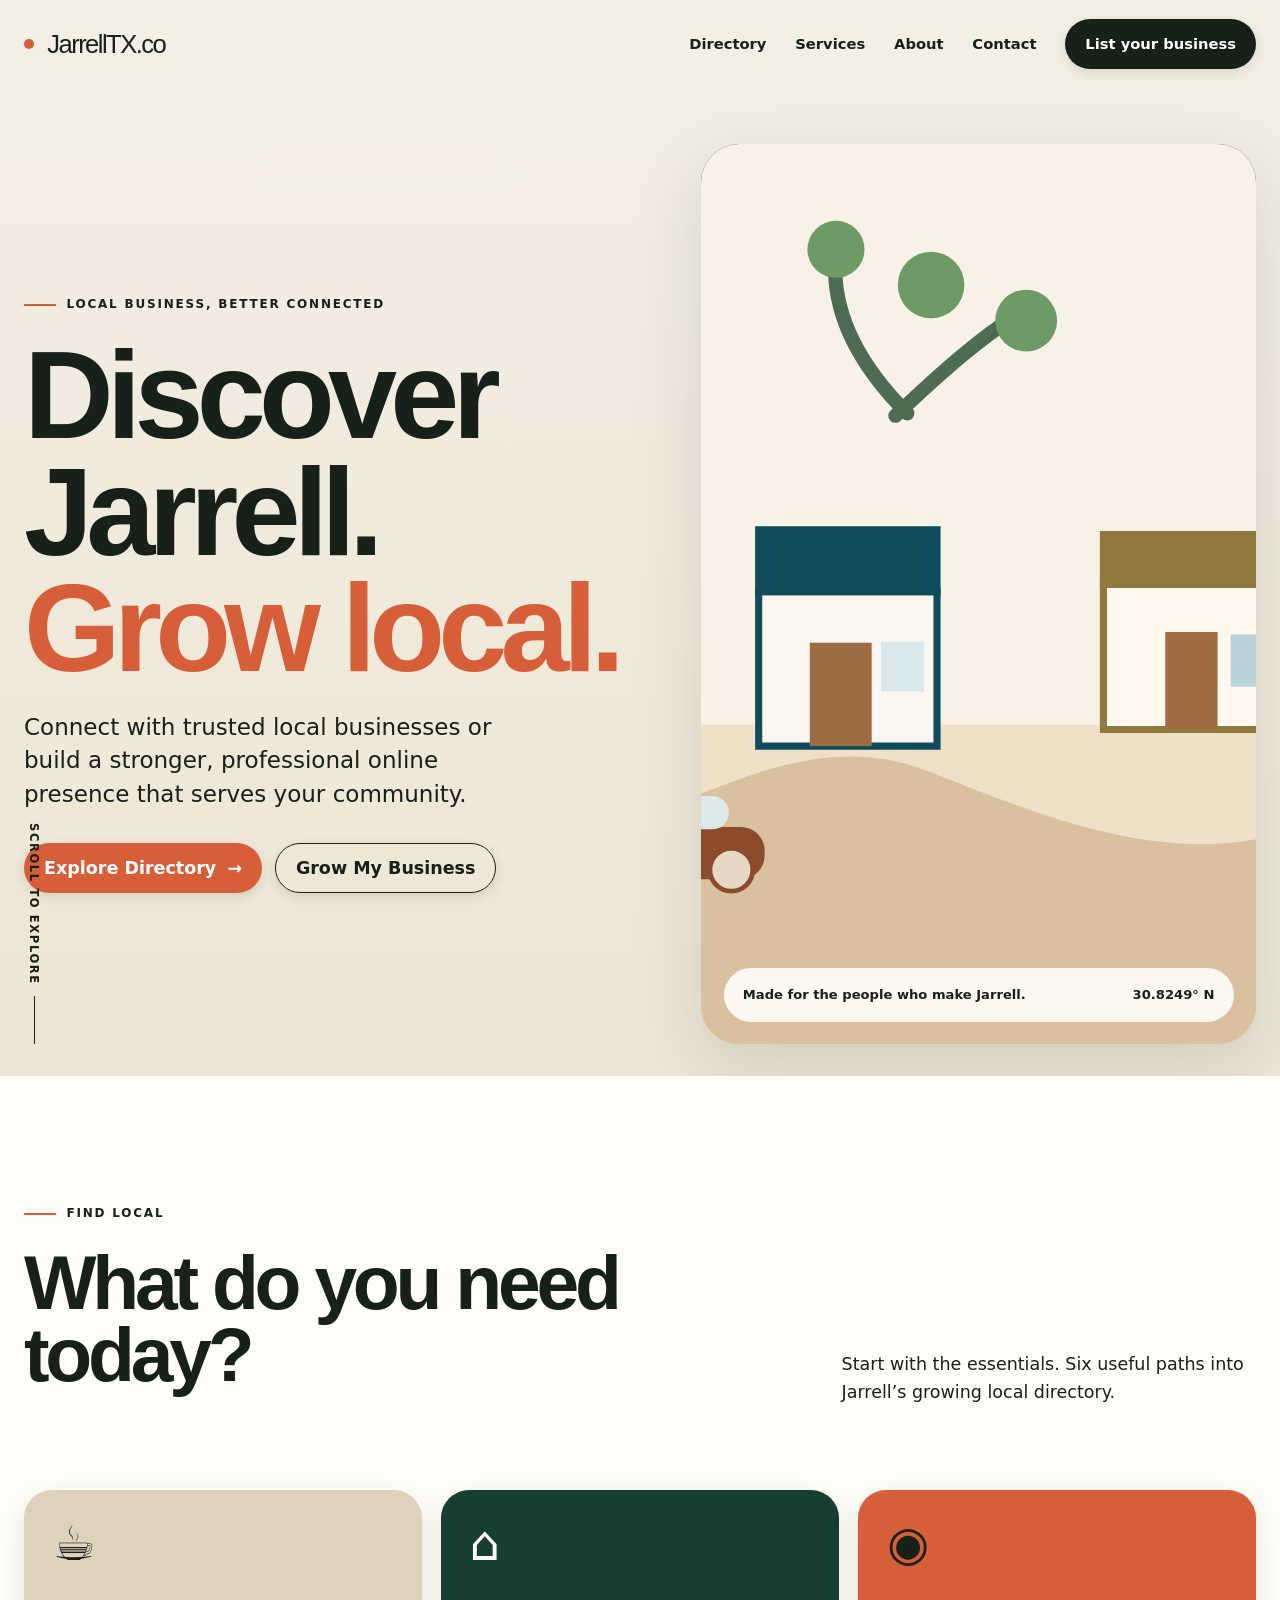
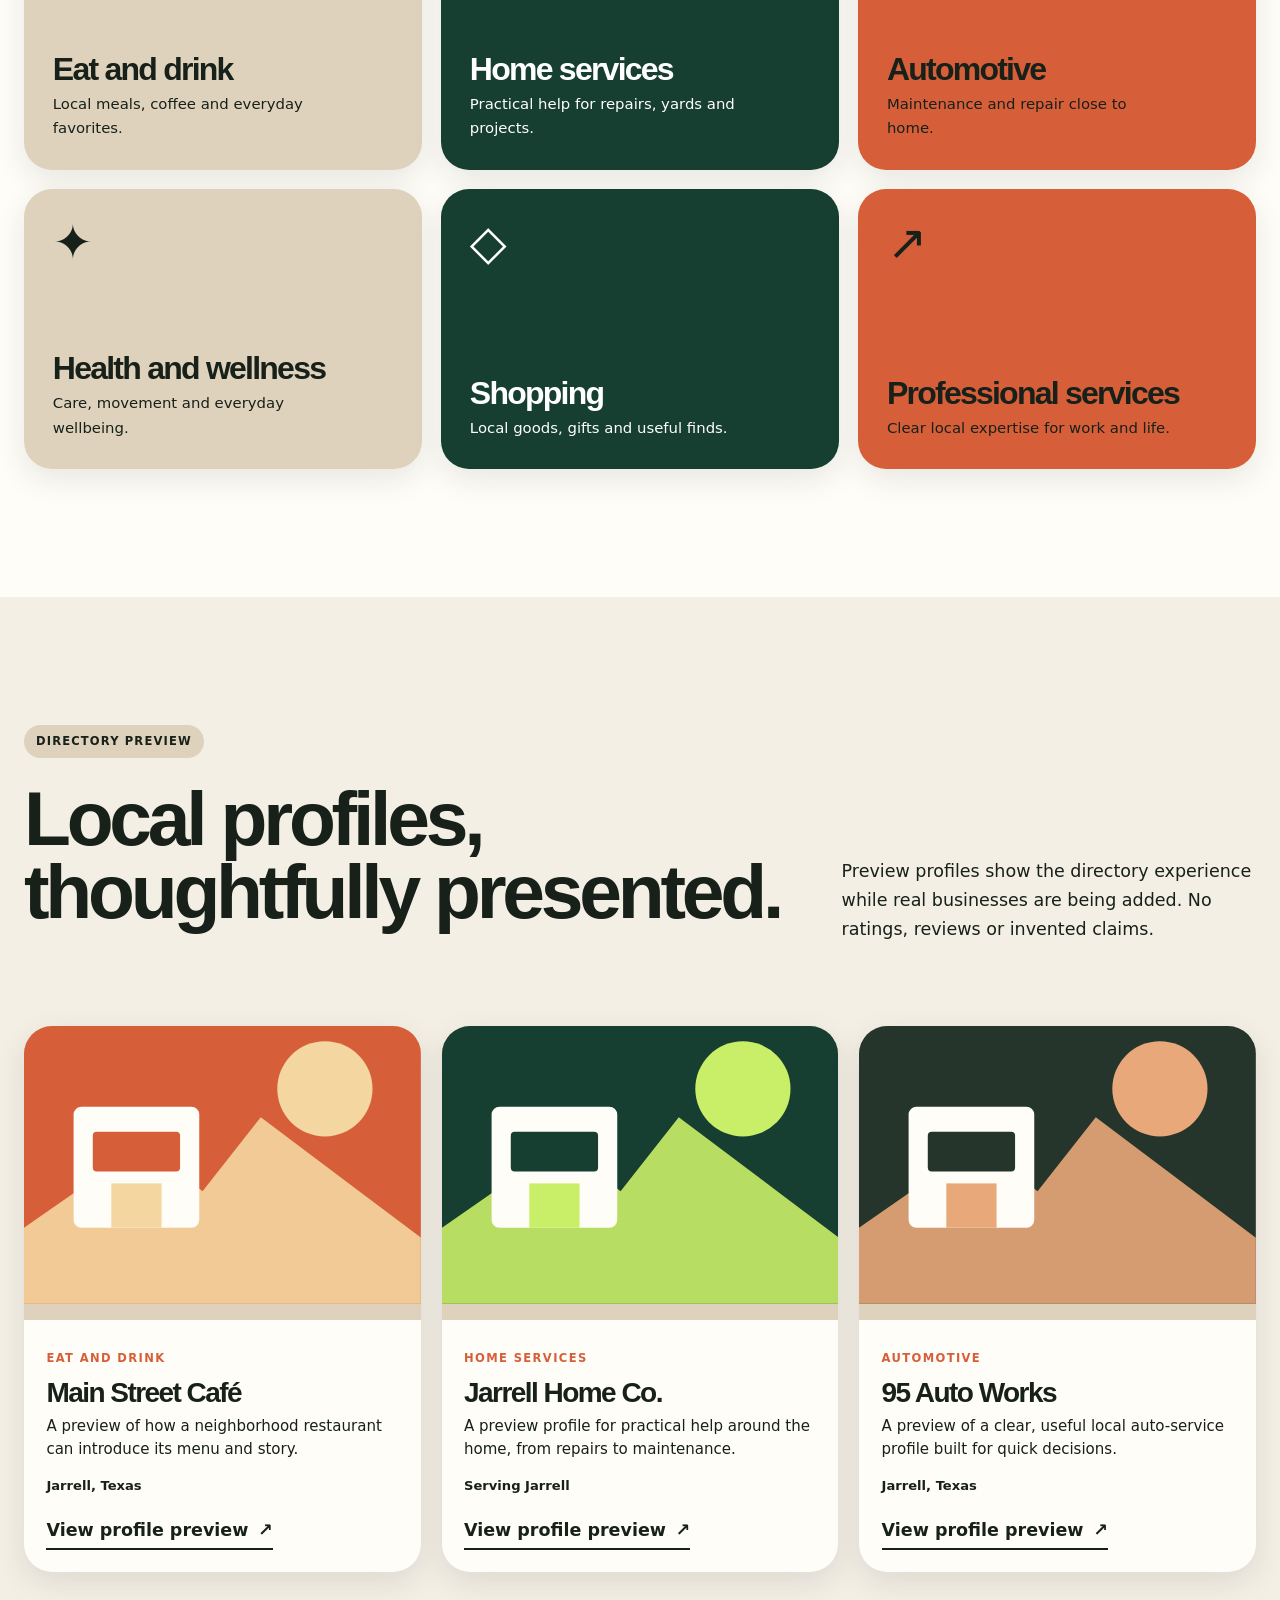
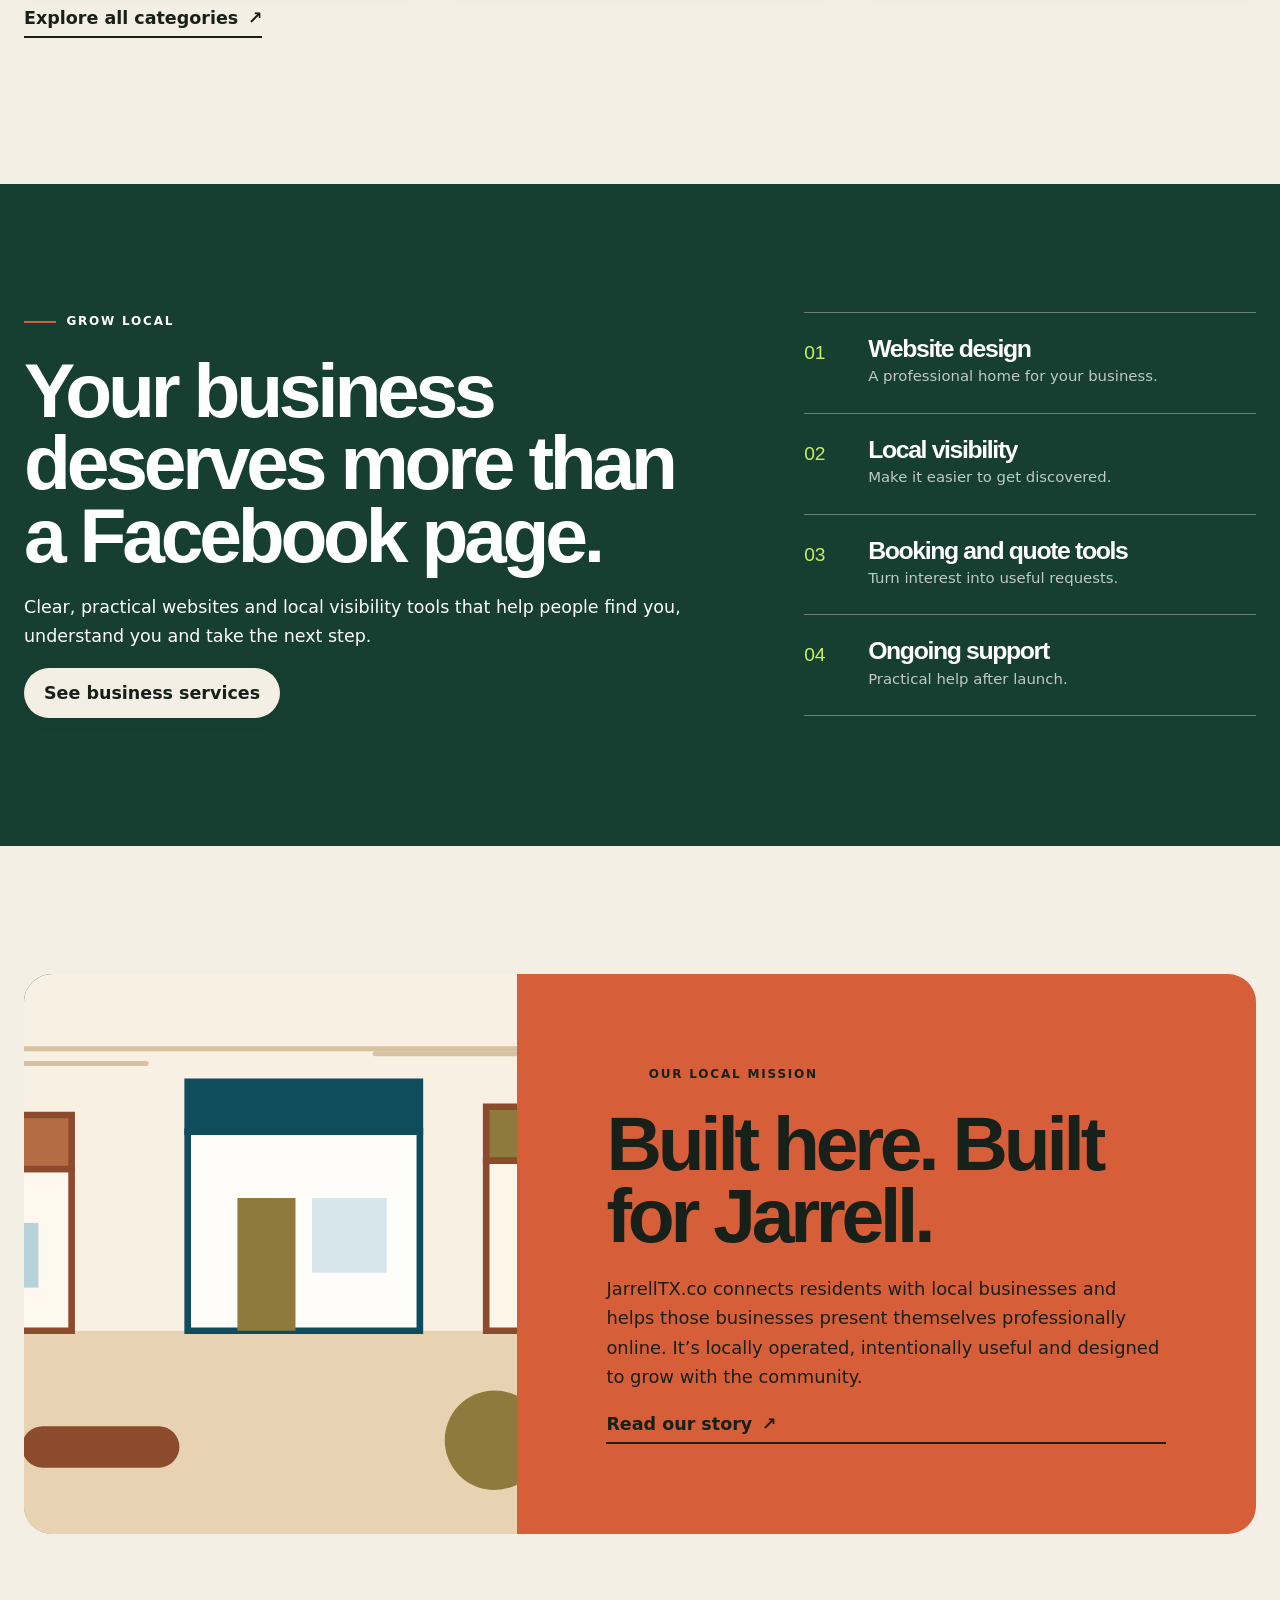
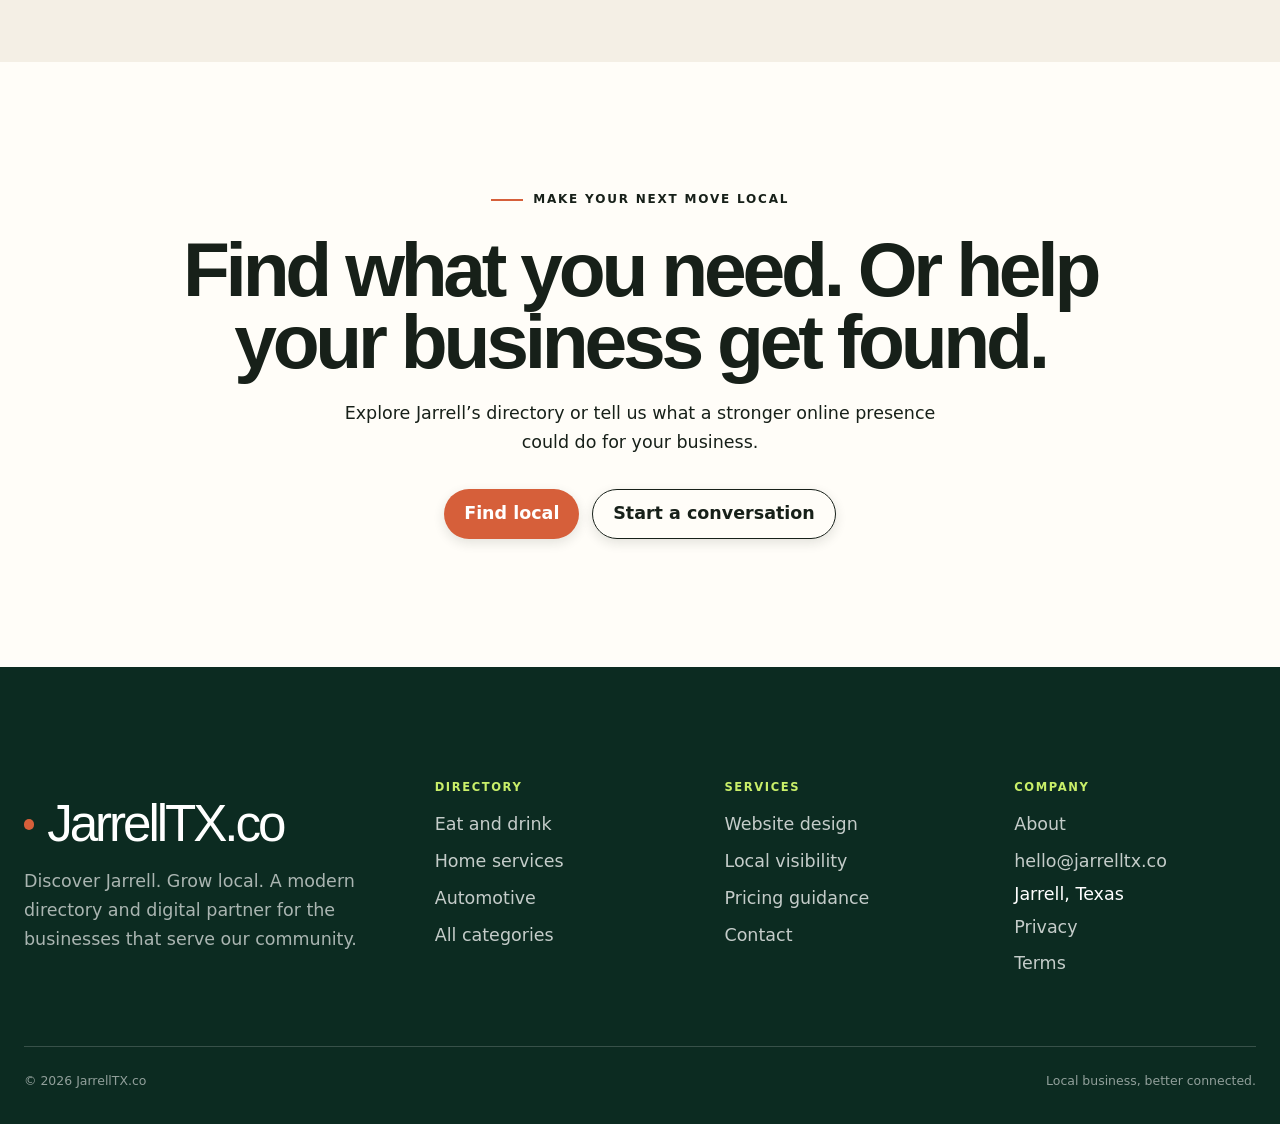
==== commit 2fe199a6: "Polish JarrellTX hero and interactive styling" ====
--- a/index.html
+++ b/index.html
@@ -7,7 +7,7 @@
 </head><body><a class="skip-link" href="#main">Skip to content</a>
 <header class="site-header" data-site-header><div class="header-inner"><a class="brand" href="index.html" aria-label="JarrellTX.co home"><span class="brand-dot"></span>JarrellTX.co</a><button class="menu-toggle" data-menu-toggle aria-expanded="false" aria-label="Open menu"><span></span><span></span></button><nav class="site-nav" data-site-nav aria-label="Primary navigation"><a href="businesses.html">Directory</a><a href="services.html">Services</a><a href="about.html">About</a><a href="contact.html">Contact</a><a class="nav-cta" href="contact.html?interest=listing">List your business</a></nav></div></header>
 <main id="main">
-<section class="hero"><div class="section-inner hero-grid"><div class="hero-copy reveal"><div class="eyebrow">Local business, better connected</div><h1><span>Discover Jarrell.</span><span class="accent">Grow local.</span></h1><p>Find trusted local businesses or build a stronger online presence for your own.</p><div class="hero-actions"><a class="button terra" href="businesses.html">Explore the directory <span aria-hidden="true">→</span></a><a class="button outline" href="services.html">Grow my business</a></div></div><div class="hero-art reveal"><img src="assets/images/hero-business-scene.svg" alt="An illustrated Central Texas scene with local storefronts, a food truck, service vehicle and neighbors" width="1200" height="900"><div class="art-caption"><span>Made for the people who make Jarrell.</span><span>30.8249° N</span></div></div></div><div class="scroll-cue" aria-hidden="true">Scroll to explore</div></section>
+<section class="hero"><div class="section-inner hero-grid"><div class="hero-copy reveal"><div class="eyebrow">Local business, better connected</div><h1><span>Discover Jarrell.</span><span class="accent">Grow local.</span></h1><p>Connect with trusted local businesses or build a stronger, professional online presence that serves your community.</p><div class="hero-actions"><a class="button terra" href="businesses.html">Explore Directory <span aria-hidden="true">→</span></a><a class="button outline" href="services.html">Grow My Business</a></div></div><div class="hero-art reveal"><img src="assets/images/hero-business-scene.svg" alt="An illustrated Central Texas scene with local storefronts, a food truck, service vehicle and neighbors" width="1200" height="900"><div class="art-caption"><span>Made for the people who make Jarrell.</span><span>30.8249° N</span></div></div></div><div class="scroll-cue" aria-hidden="true">Scroll to explore</div></section>
 <section class="section section-paper"><div class="section-inner"><div class="section-intro reveal"><div><div class="eyebrow">Find local</div><h2>What do you need today?</h2></div><p>Start with the essentials. Six useful paths into Jarrell’s growing local directory.</p></div><div class="category-grid">
 <a class="category-tile reveal" href="businesses.html?category=eat%20and%20drink"><span class="category-icon" aria-hidden="true">☕</span><div><h3>Eat and drink</h3><p>Local meals, coffee and everyday favorites.</p></div></a>
 <a class="category-tile reveal" href="businesses.html?category=home%20services"><span class="category-icon" aria-hidden="true">⌂</span><div><h3>Home services</h3><p>Practical help for repairs, yards and projects.</p></div></a>
--- a/styles.css
+++ b/styles.css
@@ -19,14 +19,14 @@
 }
 *{box-sizing:border-box}
 html{scroll-behavior:smooth}
-body{margin:0;background:var(--cream);color:var(--ink);font-family:var(--body);font-size:clamp(1rem,.95rem + .18vw,1.12rem);line-height:1.65;overflow-x:hidden}
+body{margin:0;background:var(--cream);color:var(--ink);font-family:var(--body);font-size:clamp(1rem,.95rem + .18vw,1.12rem);line-height:1.65;overflow-x:hidden;font-feature-settings:"kern" 1,"liga" 1}
 body.menu-open{overflow:hidden}
 img,svg{display:block;max-width:100%}
 a{color:inherit;text-decoration:none}
 button,input,select,textarea{font:inherit}
 button{cursor:pointer}
 h1,h2,h3,p{margin-top:0}
-h1,h2,h3{font-family:var(--display);font-weight:900;letter-spacing:-.055em;line-height:.94}
+h1,h2,h3{font-family:var(--display);font-weight:900;letter-spacing:-.055em;line-height:.94;font-feature-settings:"kern" 1}
 h1{font-size:clamp(3.6rem,9.7vw,9.5rem);margin-bottom:1.5rem}
 h2{font-size:clamp(2.7rem,6vw,6.4rem);margin-bottom:1.4rem}
 h3{font-size:clamp(1.55rem,2.5vw,2.45rem);margin-bottom:.8rem}
@@ -41,13 +41,13 @@
 .site-nav a:not(.nav-cta){position:relative}
 .site-nav a:not(.nav-cta)::after{content:"";position:absolute;left:0;right:100%;bottom:-.25rem;height:2px;background:currentColor;transition:right .25s}
 .site-nav a:hover::after,.site-nav a[aria-current="page"]::after{right:0}
-.nav-cta,.button{display:inline-flex;align-items:center;justify-content:center;gap:.7rem;min-height:50px;padding:.82rem 1.25rem;border:0;border-radius:999px;background:var(--ink);color:var(--white);font-weight:800;line-height:1.1;transition:transform .25s,background .25s,box-shadow .25s}
-.button:hover,.nav-cta:hover{transform:translateY(-3px);box-shadow:0 12px 24px rgba(23,32,25,.18)}
+.nav-cta,.button{display:inline-flex;align-items:center;justify-content:center;gap:.7rem;min-height:50px;padding:.82rem 1.25rem;border:0;border-radius:999px;background:var(--ink);color:var(--white);font-weight:800;line-height:1.1;box-shadow:0 4px 12px rgba(23,32,25,.12);transition:transform .3s cubic-bezier(.4,0,.2,1),background .3s,box-shadow .3s cubic-bezier(.4,0,.2,1)}
+.button:hover,.nav-cta:hover{transform:translateY(-4px);box-shadow:0 12px 30px rgba(23,32,25,.2)}
 .button.terra{background:var(--terra)}.button.cream{background:var(--cream);color:var(--ink)}.button.outline{background:transparent;color:inherit;border:1px solid currentColor}
 .menu-toggle{display:none;position:relative;z-index:2;width:48px;height:48px;border:0;border-radius:50%;background:var(--ink);padding:0}
 .menu-toggle span{position:absolute;width:20px;height:2px;background:white;left:14px;transition:.25s}.menu-toggle span:first-child{top:19px}.menu-toggle span:last-child{top:27px}.menu-toggle[aria-expanded="true"] span:first-child{top:23px;transform:rotate(45deg)}.menu-toggle[aria-expanded="true"] span:last-child{top:23px;transform:rotate(-45deg)}
 .eyebrow{display:flex;align-items:center;gap:.65rem;font-size:.75rem;font-weight:900;letter-spacing:.15em;text-transform:uppercase;margin-bottom:1.4rem}.eyebrow::before{content:"";width:2rem;height:2px;background:var(--terra)}
-.hero{min-height:92vh;padding:9rem 0 2rem;display:flex;align-items:center;position:relative;overflow:hidden}
+.hero{min-height:92vh;padding:9rem 0 2rem;display:flex;align-items:center;position:relative;overflow:hidden;background:linear-gradient(180deg,var(--cream) 0%,#ede6d4 100%)}
 .hero-grid{display:grid;grid-template-columns:1.05fr .95fr;gap:clamp(2rem,5vw,6rem);align-items:center}
 .hero h1 span{display:block}.hero h1 .accent{color:var(--terra)}
 .hero-copy>p{font-size:clamp(1.18rem,1.8vw,1.5rem);max-width:32rem;line-height:1.45}
@@ -62,12 +62,13 @@
 .section-intro p{max-width:32rem;margin-left:auto;margin-bottom:.35rem}
 .text-link{display:inline-flex;align-items:center;gap:.6rem;font-weight:900;border-bottom:2px solid;padding-bottom:.2rem}.text-link::after{content:"↗";transition:transform .2s}.text-link:hover::after{transform:translate(3px,-3px)}
 .category-grid{display:grid;grid-template-columns:repeat(12,1fr);gap:1.2rem}
-.category-tile{grid-column:span 4;min-height:280px;padding:1.8rem;border-radius:var(--radius);background:var(--sand);display:flex;flex-direction:column;justify-content:space-between;overflow:hidden;transition:transform .3s,background .3s}
+.category-tile{grid-column:span 4;min-height:280px;padding:1.8rem;border-radius:var(--radius);background:var(--sand);display:flex;flex-direction:column;justify-content:space-between;overflow:hidden;box-shadow:0 10px 30px rgba(23,32,25,.1);transition:transform .4s cubic-bezier(.34,1.56,.64,1),background .3s,box-shadow .4s}
 .category-tile:nth-child(2),.category-tile:nth-child(5){background:var(--forest);color:var(--white)}.category-tile:nth-child(3),.category-tile:nth-child(6){background:var(--terra)}
-.category-tile:hover{transform:translateY(-8px)}.category-tile .category-icon{font-size:3rem;line-height:1;transition:transform .3s}.category-tile:hover .category-icon{transform:rotate(-8deg) scale(1.12)}
+.category-tile:hover{transform:translateY(-12px) scale(1.02);box-shadow:0 25px 60px rgba(23,32,25,.18)}.category-tile .category-icon{font-size:3rem;line-height:1;transition:transform .3s}.category-tile:hover .category-icon{transform:rotate(-8deg) scale(1.12)}
 .category-tile p{font-size:.93rem;max-width:18rem;margin:0}.category-tile h3{margin-bottom:.5rem}
 .listing-grid{display:grid;grid-template-columns:repeat(3,1fr);gap:1.3rem}
-.listing-card{border-radius:var(--radius);overflow:hidden;background:var(--paper);min-width:0}
+.listing-card{border-radius:var(--radius);overflow:hidden;background:var(--paper);min-width:0;box-shadow:0 10px 30px rgba(23,32,25,.1);transition:transform .4s cubic-bezier(.34,1.56,.64,1),box-shadow .4s}
+.listing-card:hover{transform:translateY(-12px) scale(1.02);box-shadow:0 25px 60px rgba(23,32,25,.18)}
 .listing-visual{aspect-ratio:1.35;overflow:hidden;background:var(--sand)}.listing-visual img{width:100%;height:100%;object-fit:cover;transition:transform .5s}.listing-card:hover .listing-visual img{transform:scale(1.045)}
 .listing-content{padding:1.4rem}.listing-label{font-size:.72rem;text-transform:uppercase;letter-spacing:.12em;font-weight:900;color:var(--terra)}.listing-card h3{font-size:1.75rem;margin:.55rem 0}.listing-card p{font-size:.94rem;line-height:1.5}.listing-meta{font-size:.82rem;font-weight:800;margin:.9rem 0 1.2rem}
 .preview-note{display:inline-flex;padding:.45rem .75rem;background:var(--sand);border-radius:999px;font-size:.72rem;font-weight:900;text-transform:uppercase;letter-spacing:.1em;margin-bottom:1.5rem}
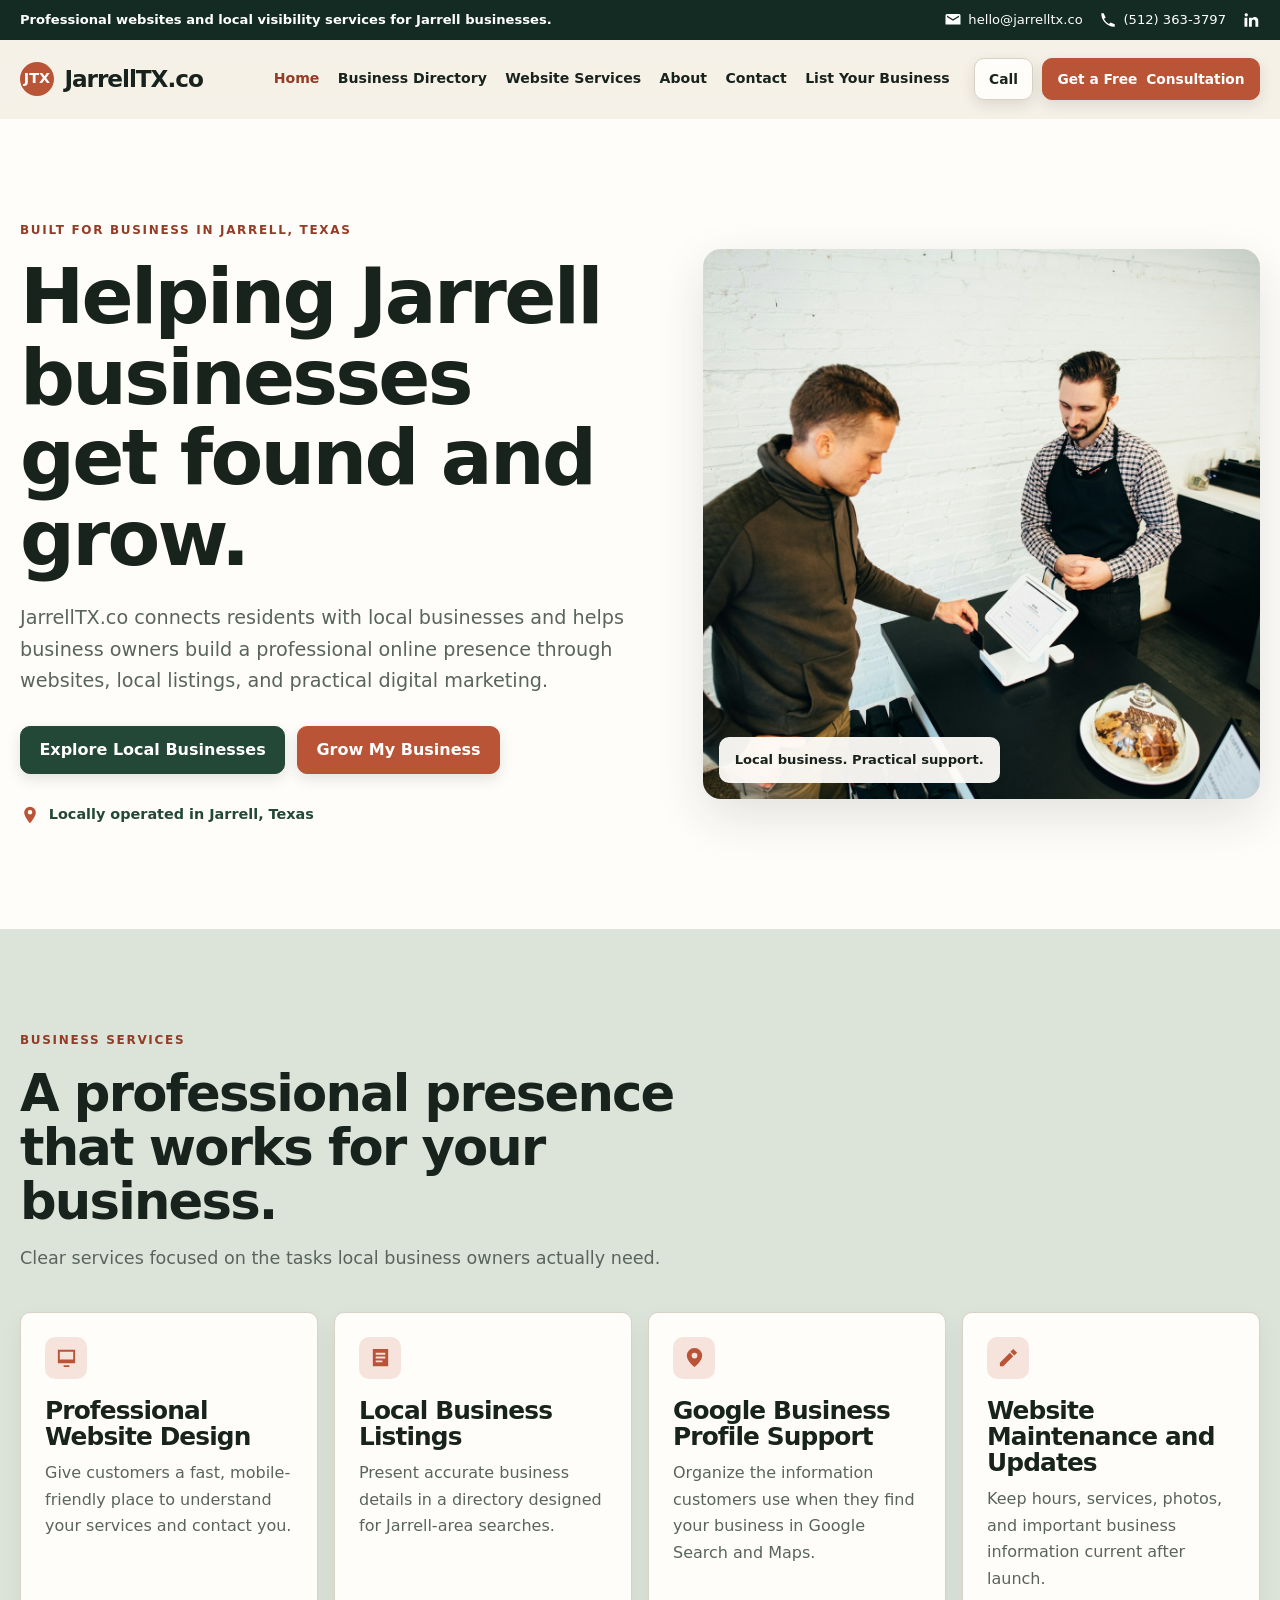
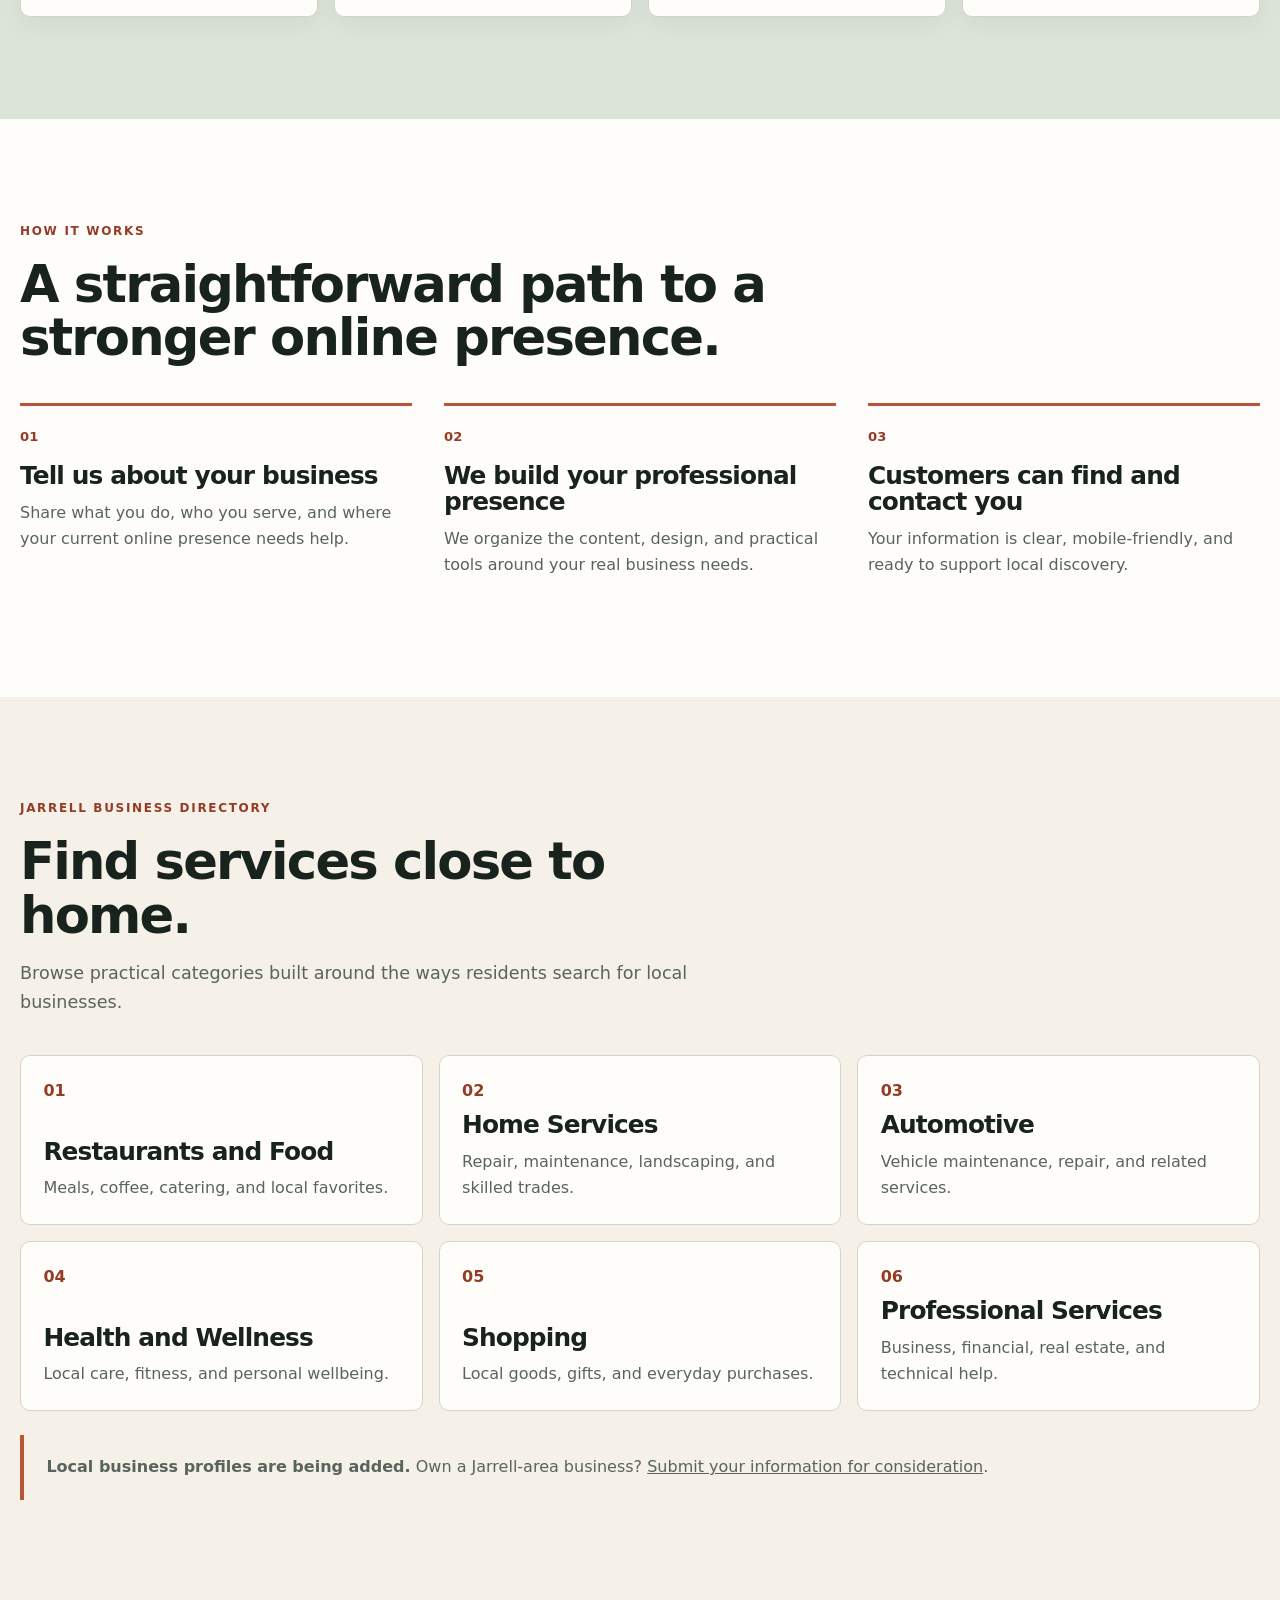
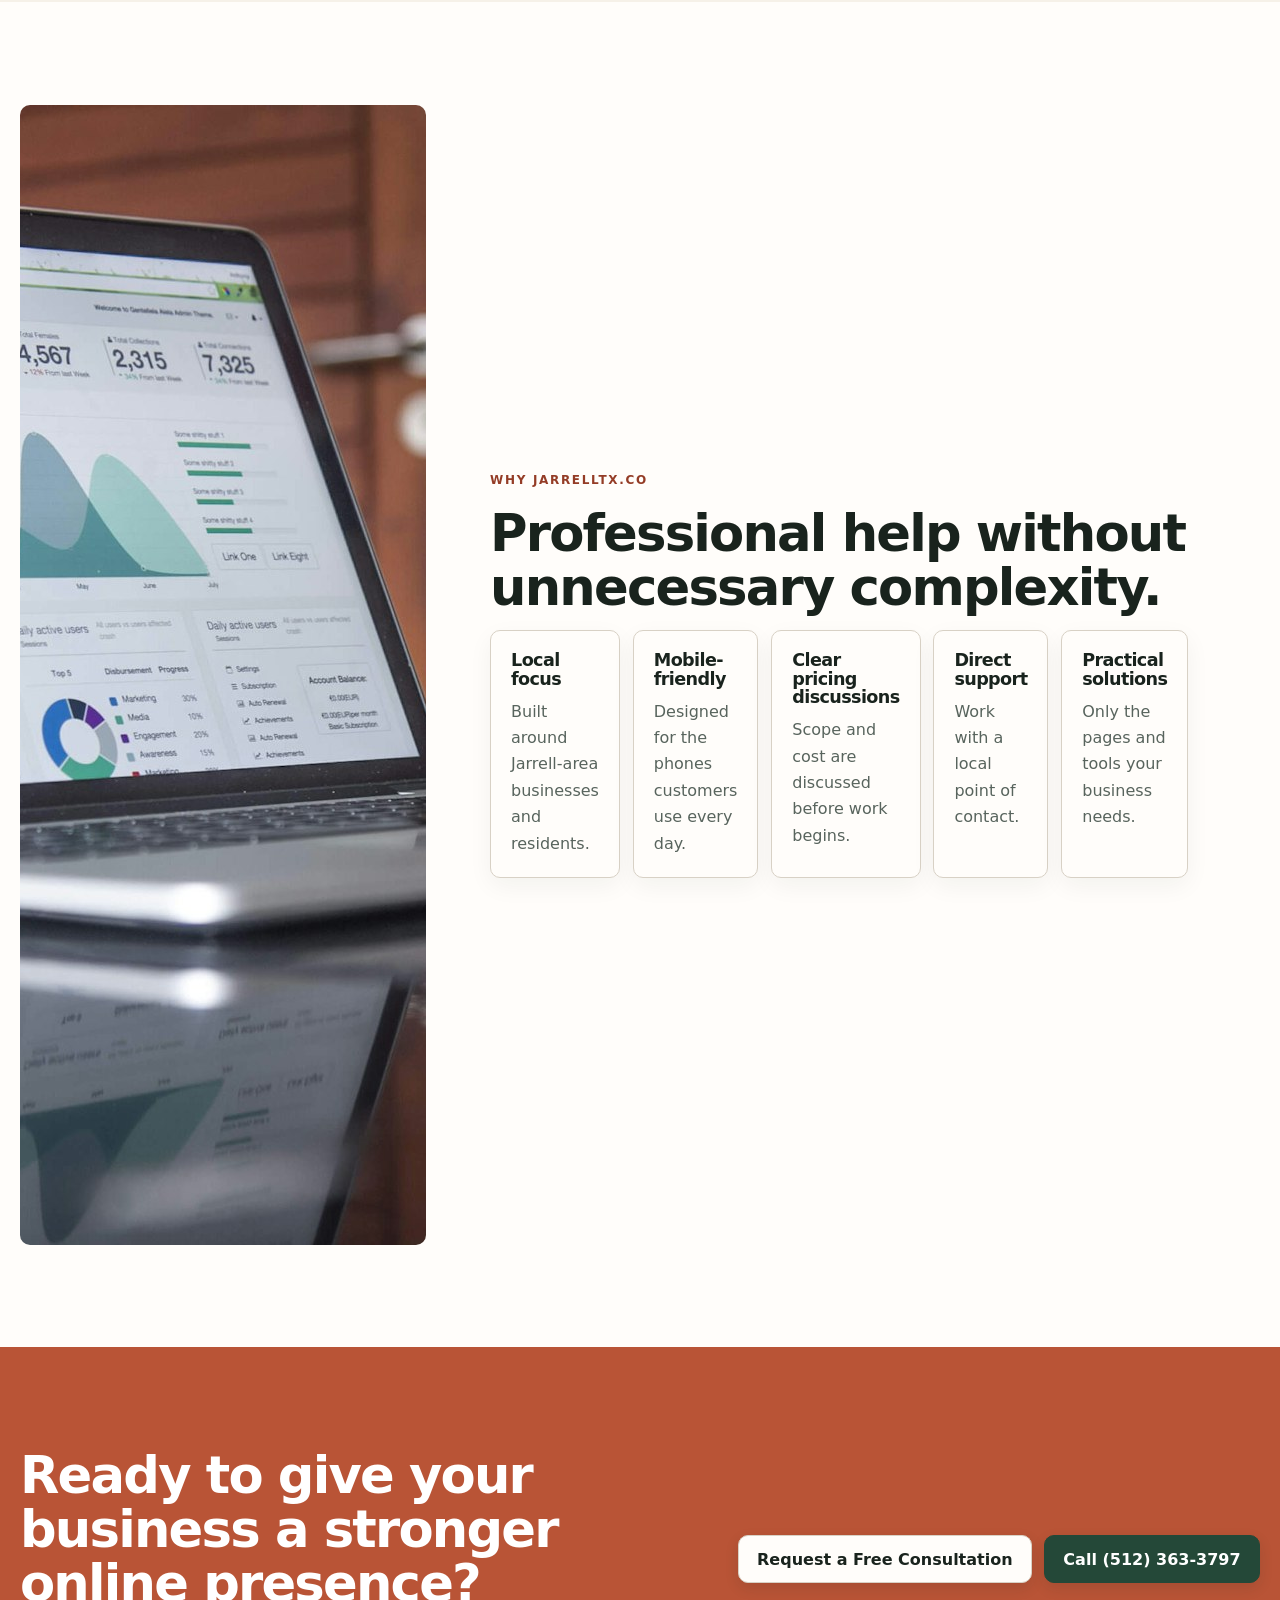
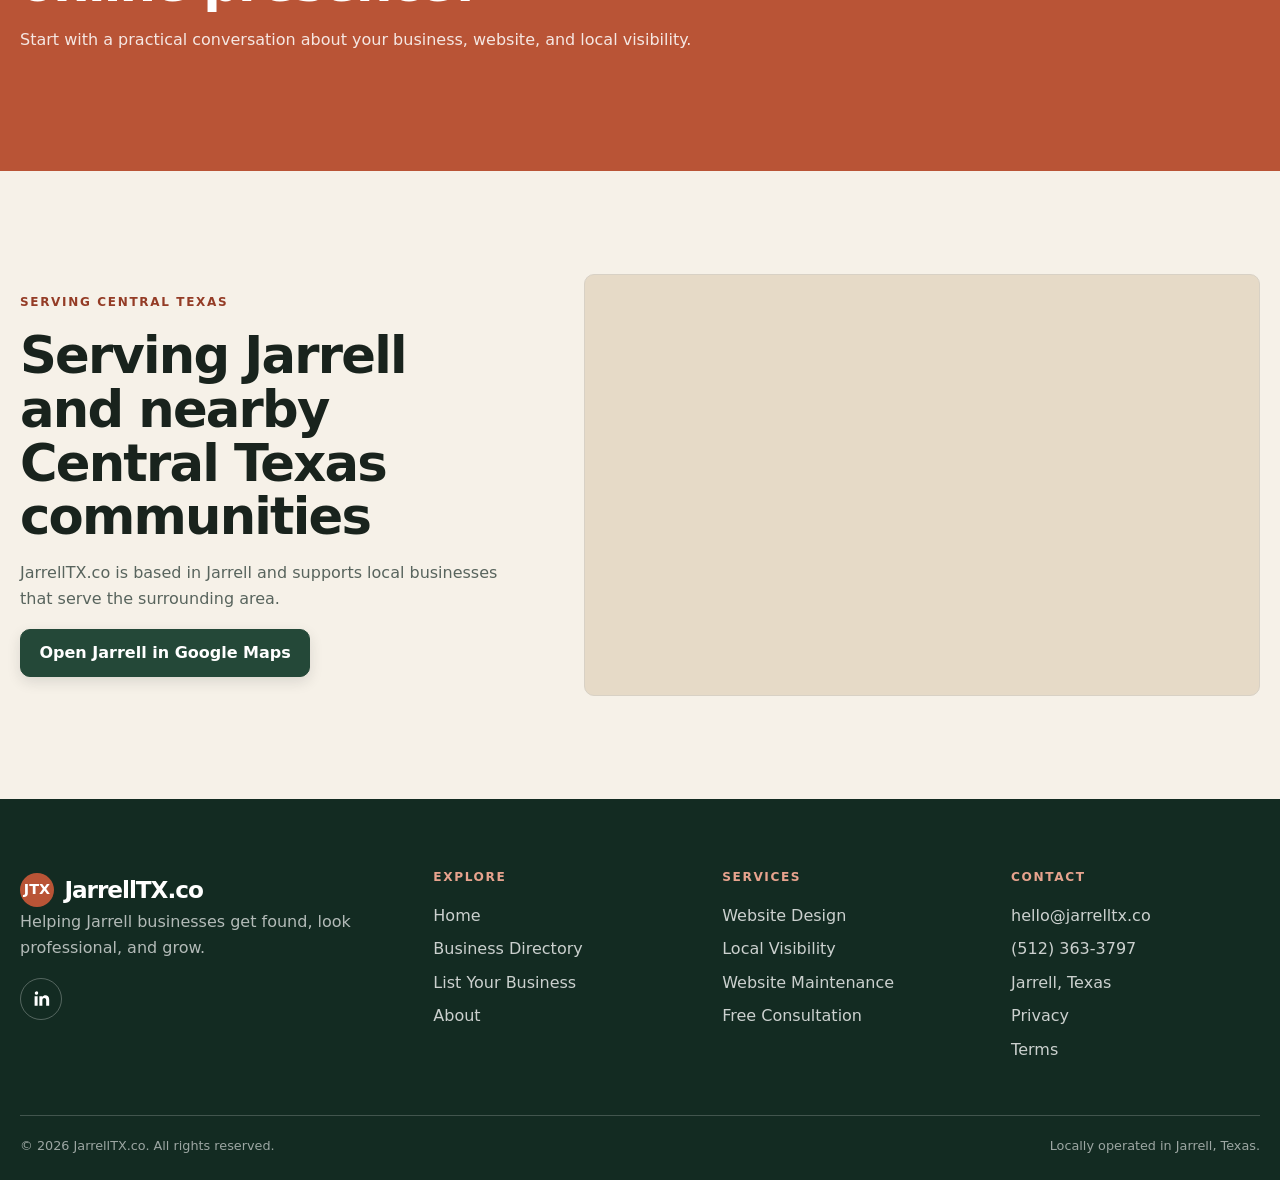
==== commit ec20f7f3: "Rebuild JarrellTX.co as professional local business platform" ====
--- a/index.html
+++ b/index.html
@@ -1,24 +1,28 @@
-<!doctype html><html lang="en"><head>
-<meta charset="utf-8"><meta name="viewport" content="width=device-width,initial-scale=1"><title>JarrellTX.co | Discover Jarrell. Grow local.</title>
-<meta name="description" content="Find trusted local businesses and practical website services built for Jarrell, Texas."><link rel="canonical" href="https://jarrelltx.co/">
-<meta property="og:type" content="website"><meta property="og:site_name" content="JarrellTX.co"><meta property="og:title" content="Discover Jarrell. Grow local."><meta property="og:description" content="A modern local business directory and digital partner for businesses in Jarrell, Texas."><meta property="og:url" content="https://jarrelltx.co/"><meta property="og:image" content="https://jarrelltx.co/assets/images/hero-business-scene.svg"><meta name="twitter:card" content="summary_large_image">
-<link rel="icon" href="assets/images/favicon.svg" type="image/svg+xml"><link rel="stylesheet" href="styles.css">
-<script type="application/ld+json">{"@context":"https://schema.org","@graph":[{"@type":"Organization","@id":"https://jarrelltx.co/#organization","name":"JarrellTX.co","url":"https://jarrelltx.co/","email":"hello@jarrelltx.co","description":"A modern local business directory and digital partner for businesses in Jarrell, Texas.","areaServed":{"@type":"City","name":"Jarrell, Texas"}},{"@type":"WebSite","@id":"https://jarrelltx.co/#website","url":"https://jarrelltx.co/","name":"JarrellTX.co","publisher":{"@id":"https://jarrelltx.co/#organization"},"potentialAction":{"@type":"SearchAction","target":"https://jarrelltx.co/businesses.html?q={search_term_string}","query-input":"required name=search_term_string"}}]}</script>
-</head><body><a class="skip-link" href="#main">Skip to content</a>
-<header class="site-header" data-site-header><div class="header-inner"><a class="brand" href="index.html" aria-label="JarrellTX.co home"><span class="brand-dot"></span>JarrellTX.co</a><button class="menu-toggle" data-menu-toggle aria-expanded="false" aria-label="Open menu"><span></span><span></span></button><nav class="site-nav" data-site-nav aria-label="Primary navigation"><a href="businesses.html">Directory</a><a href="services.html">Services</a><a href="about.html">About</a><a href="contact.html">Contact</a><a class="nav-cta" href="contact.html?interest=listing">List your business</a></nav></div></header>
-<main id="main">
-<section class="hero"><div class="section-inner hero-grid"><div class="hero-copy reveal"><div class="eyebrow">Local business, better connected</div><h1><span>Discover Jarrell.</span><span class="accent">Grow local.</span></h1><p>Connect with trusted local businesses or build a stronger, professional online presence that serves your community.</p><div class="hero-actions"><a class="button terra" href="businesses.html">Explore Directory <span aria-hidden="true">→</span></a><a class="button outline" href="services.html">Grow My Business</a></div></div><div class="hero-art reveal"><img src="assets/images/hero-business-scene.svg" alt="An illustrated Central Texas scene with local storefronts, a food truck, service vehicle and neighbors" width="1200" height="900"><div class="art-caption"><span>Made for the people who make Jarrell.</span><span>30.8249° N</span></div></div></div><div class="scroll-cue" aria-hidden="true">Scroll to explore</div></section>
-<section class="section section-paper"><div class="section-inner"><div class="section-intro reveal"><div><div class="eyebrow">Find local</div><h2>What do you need today?</h2></div><p>Start with the essentials. Six useful paths into Jarrell’s growing local directory.</p></div><div class="category-grid">
-<a class="category-tile reveal" href="businesses.html?category=eat%20and%20drink"><span class="category-icon" aria-hidden="true">☕</span><div><h3>Eat and drink</h3><p>Local meals, coffee and everyday favorites.</p></div></a>
-<a class="category-tile reveal" href="businesses.html?category=home%20services"><span class="category-icon" aria-hidden="true">⌂</span><div><h3>Home services</h3><p>Practical help for repairs, yards and projects.</p></div></a>
-<a class="category-tile reveal" href="businesses.html?category=automotive"><span class="category-icon" aria-hidden="true">◉</span><div><h3>Automotive</h3><p>Maintenance and repair close to home.</p></div></a>
-<a class="category-tile reveal" href="businesses.html?category=health%20and%20wellness"><span class="category-icon" aria-hidden="true">✦</span><div><h3>Health and wellness</h3><p>Care, movement and everyday wellbeing.</p></div></a>
-<a class="category-tile reveal" href="businesses.html?category=shopping"><span class="category-icon" aria-hidden="true">◇</span><div><h3>Shopping</h3><p>Local goods, gifts and useful finds.</p></div></a>
-<a class="category-tile reveal" href="businesses.html?category=professional%20services"><span class="category-icon" aria-hidden="true">↗</span><div><h3>Professional services</h3><p>Clear local expertise for work and life.</p></div></a>
-</div></div></section>
-<section class="section"><div class="section-inner"><div class="section-intro reveal"><div><span class="preview-note">Directory preview</span><h2>Local profiles, thoughtfully presented.</h2></div><p>Preview profiles show the directory experience while real businesses are being added. No ratings, reviews or invented claims.</p></div><div class="listing-grid" data-listings data-limit="3"></div><p style="margin-top:2rem"><a class="text-link" href="businesses.html">Explore all categories</a></p></div></section>
-<section class="section section-forest"><div class="section-inner services-editorial"><div class="reveal"><div class="eyebrow">Grow local</div><h2>Your business deserves more than a Facebook page.</h2><p>Clear, practical websites and local visibility tools that help people find you, understand you and take the next step.</p><a class="button cream" href="services.html">See business services</a></div><div class="services-list reveal"><div class="service-line"><span>01</span><div><h3>Website design</h3><p>A professional home for your business.</p></div></div><div class="service-line"><span>02</span><div><h3>Local visibility</h3><p>Make it easier to get discovered.</p></div></div><div class="service-line"><span>03</span><div><h3>Booking and quote tools</h3><p>Turn interest into useful requests.</p></div></div><div class="service-line"><span>04</span><div><h3>Ongoing support</h3><p>Practical help after launch.</p></div></div></div></div></section>
-<section class="section"><div class="section-inner story-grid reveal"><div class="story-visual"><img src="assets/images/directory-demo.svg" alt="Abstract illustration inspired by local storefronts and Central Texas landscape" loading="lazy"></div><div class="story-copy"><div class="eyebrow">Our local mission</div><h2>Built here. Built for Jarrell.</h2><p>JarrellTX.co connects residents with local businesses and helps those businesses present themselves professionally online. It’s locally operated, intentionally useful and designed to grow with the community.</p><a class="text-link" href="about.html">Read our story</a></div></div></section>
-<section class="section section-paper final-cta"><div class="section-inner reveal"><div class="eyebrow" style="justify-content:center">Make your next move local</div><h2>Find what you need. Or help your business get found.</h2><p>Explore Jarrell’s directory or tell us what a stronger online presence could do for your business.</p><div class="hero-actions" style="justify-content:center"><a class="button terra" href="businesses.html">Find local</a><a class="button outline" href="contact.html">Start a conversation</a></div></div></section>
-</main>
-<footer class="site-footer"><div class="footer-inner"><div class="footer-top"><div class="footer-brand"><a class="brand" href="index.html"><span class="brand-dot"></span>JarrellTX.co</a><p>Discover Jarrell. Grow local. A modern directory and digital partner for the businesses that serve our community.</p></div><div class="footer-col"><h3>Directory</h3><a href="businesses.html?category=eat%20and%20drink">Eat and drink</a><a href="businesses.html?category=home%20services">Home services</a><a href="businesses.html?category=automotive">Automotive</a><a href="businesses.html">All categories</a></div><div class="footer-col"><h3>Services</h3><a href="services.html">Website design</a><a href="services.html#capabilities">Local visibility</a><a href="services.html#pricing">Pricing guidance</a><a href="contact.html">Contact</a></div><div class="footer-col"><h3>Company</h3><a href="about.html">About</a><a href="mailto:hello@jarrelltx.co">hello@jarrelltx.co</a><span>Jarrell, Texas</span><a href="privacy.html">Privacy</a><a href="terms.html">Terms</a></div></div><div class="footer-bottom"><span>© <span data-year></span> JarrellTX.co</span><span>Local business, better connected.</span></div></div></footer><script src="script.js"></script></body></html>
+<!doctype html>
+<html lang="en">
+<head>
+  <meta charset="utf-8"><meta name="viewport" content="width=device-width, initial-scale=1">
+  <title>JarrellTX.co | Websites and Local Business Directory in Jarrell, Texas</title>
+  <meta name="description" content="JarrellTX.co helps Jarrell businesses get found, look professional, and grow through website design, local listings, and practical digital support.">
+  <link rel="canonical" href="https://jarrelltx.co/">
+  <meta property="og:type" content="website"><meta property="og:site_name" content="JarrellTX.co"><meta property="og:title" content="Helping Jarrell businesses get found and grow"><meta property="og:description" content="Professional websites, local business listings, and practical digital support for Jarrell, Texas."><meta property="og:url" content="https://jarrelltx.co/"><meta property="og:image" content="https://jarrelltx.co/assets/images/jarrell-local-business.jpg">
+  <meta name="twitter:card" content="summary_large_image"><meta name="twitter:title" content="JarrellTX.co | Helping Jarrell businesses grow"><meta name="twitter:description" content="Professional websites and local visibility services for Jarrell businesses."><meta name="twitter:image" content="https://jarrelltx.co/assets/images/jarrell-local-business.jpg">
+  <link rel="icon" href="assets/images/favicon.svg" type="image/svg+xml"><link rel="stylesheet" href="styles.css">
+  <script type="application/ld+json">{"@context":"https://schema.org","@graph":[{"@type":["Organization","ProfessionalService"],"@id":"https://jarrelltx.co/#organization","name":"JarrellTX.co","url":"https://jarrelltx.co/","email":"hello@jarrelltx.co","telephone":"+1-512-363-3797","description":"Helping Jarrell businesses get found, look professional, and grow.","areaServed":{"@type":"City","name":"Jarrell","addressRegion":"TX"},"sameAs":["https://www.linkedin.com/in/ahmedaldulaimi"]},{"@type":"WebSite","@id":"https://jarrelltx.co/#website","url":"https://jarrelltx.co/","name":"JarrellTX.co","publisher":{"@id":"https://jarrelltx.co/#organization"},"potentialAction":{"@type":"SearchAction","target":"https://jarrelltx.co/businesses.html?q={search_term_string}","query-input":"required name=search_term_string"}}]}</script>
+</head>
+<body>
+  <a class="skip-link" href="#main-content">Skip to content</a>
+  <div class="announcement"><div class="container announcement-inner"><p>Professional websites and local visibility services for Jarrell businesses.</p><div class="contact-links"><a class="icon-link" href="mailto:hello@jarrelltx.co" aria-label="Email JarrellTX.co"><svg viewBox="0 0 24 24" aria-hidden="true"><path d="M20 4H4a2 2 0 0 0-2 2v12h20V6a2 2 0 0 0-2-2Zm0 4-8 5-8-5V6l8 5 8-5v2Z"/></svg><span>hello@jarrelltx.co</span></a><a class="icon-link" href="tel:+15123633797" aria-label="Call JarrellTX.co"><svg viewBox="0 0 24 24" aria-hidden="true"><path d="m6.6 10.8 2.2-2.2L6.2 3H3.1C2.5 12.5 11.5 21.5 21 20.9v-3.1l-5.6-2.6-2.2 2.2a15.7 15.7 0 0 1-6.6-6.6Z"/></svg><span>(512) 363-3797</span></a><a class="icon-link" data-social="linkedin" href="https://www.linkedin.com/in/ahmedaldulaimi" target="_blank" rel="noopener noreferrer" aria-label="JarrellTX.co on LinkedIn"><svg viewBox="0 0 24 24" aria-hidden="true"><path d="M5.2 7.3A2.2 2.2 0 1 0 5.2 3a2.2 2.2 0 0 0 0 4.3ZM3.3 21h3.8V9H3.3v12Zm6 0h3.8v-6.7c0-3.7 4.8-4 4.8 0V21h3.8v-8c0-6.2-7-6-8.6-2.9V9H9.3v12Z"/></svg></a></div></div></div>
+  <header class="site-header" data-site-header><div class="header-inner"><a class="brand" href="index.html" aria-label="JarrellTX.co home"><span class="brand-mark">JTX</span>JarrellTX.co</a><button class="menu-toggle" data-menu-toggle aria-expanded="false" aria-label="Open menu"><span></span><span></span></button><nav class="site-nav" data-site-nav aria-label="Primary navigation"><a href="index.html" aria-current="page">Home</a><a href="businesses.html">Business Directory</a><a href="services.html">Website Services</a><a href="about.html">About</a><a href="contact.html">Contact</a><a href="list-your-business.html">List Your Business</a></nav><div class="header-actions"><a class="button small light" href="tel:+15123633797">Call</a><a class="button small rust" href="contact.html"><span class="consult-label">Get a Free </span>Consultation</a></div></div></header>
+  <main id="main-content">
+    <section class="hero"><div class="container hero-grid"><div class="hero-copy"><div class="eyebrow">Built for business in Jarrell, Texas</div><h1>Helping Jarrell businesses get found and grow.</h1><p>JarrellTX.co connects residents with local businesses and helps business owners build a professional online presence through websites, local listings, and practical digital marketing.</p><div class="hero-actions"><a class="button" href="businesses.html">Explore Local Businesses</a><a class="button rust" href="services.html">Grow My Business</a></div><div class="trust-line"><svg viewBox="0 0 24 24" aria-hidden="true"><path d="M12 2a7 7 0 0 0-7 7c0 5 7 13 7 13s7-8 7-13a7 7 0 0 0-7-7Zm0 9.5A2.5 2.5 0 1 1 12 6a2.5 2.5 0 0 1 0 5.5Z"/></svg>Locally operated in Jarrell, Texas</div></div><div class="hero-photo"><img src="assets/images/jarrell-local-business.jpg" width="1800" height="1200" alt="Small-business owner helping a customer at a local counter"><div class="photo-label">Local business. Practical support.</div></div></div></section>
+    <section class="section section-sage"><div class="container"><div class="section-head"><div class="eyebrow">Business services</div><h2>A professional presence that works for your business.</h2><p>Clear services focused on the tasks local business owners actually need.</p></div><div class="card-grid"><article class="service-card"><div class="card-icon"><svg viewBox="0 0 24 24" aria-hidden="true"><path d="M3 4h18v14H3V4Zm2 2v8h14V6H5Zm4 14h6v2H9v-2Z"/></svg></div><h3>Professional Website Design</h3><p>Give customers a fast, mobile-friendly place to understand your services and contact you.</p></article><article class="service-card"><div class="card-icon"><svg viewBox="0 0 24 24" aria-hidden="true"><path d="M4 3h16v18H4V3Zm3 4v2h10V7H7Zm0 4v2h10v-2H7Zm0 4v2h7v-2H7Z"/></svg></div><h3>Local Business Listings</h3><p>Present accurate business details in a directory designed for Jarrell-area searches.</p></article><article class="service-card"><div class="card-icon"><svg viewBox="0 0 24 24" aria-hidden="true"><path d="M12 2a8 8 0 0 0-8 8c0 6 8 12 8 12s8-6 8-12a8 8 0 0 0-8-8Zm0 11a3 3 0 1 1 0-6 3 3 0 0 1 0 6Z"/></svg></div><h3>Google Business Profile Support</h3><p>Organize the information customers use when they find your business in Google Search and Maps.</p></article><article class="service-card"><div class="card-icon"><svg viewBox="0 0 24 24" aria-hidden="true"><path d="m21 7-4-4-3 3 4 4 3-3ZM3 17.5V21h3.5l10.4-10.4-3.5-3.5L3 17.5Z"/></svg></div><h3>Website Maintenance and Updates</h3><p>Keep hours, services, photos, and important business information current after launch.</p></article></div></div></section>
+    <section class="section section-white"><div class="container"><div class="section-head"><div class="eyebrow">How it works</div><h2>A straightforward path to a stronger online presence.</h2></div><div class="steps"><article class="step"><h3>Tell us about your business</h3><p>Share what you do, who you serve, and where your current online presence needs help.</p></article><article class="step"><h3>We build your professional presence</h3><p>We organize the content, design, and practical tools around your real business needs.</p></article><article class="step"><h3>Customers can find and contact you</h3><p>Your information is clear, mobile-friendly, and ready to support local discovery.</p></article></div></div></section>
+    <section class="section"><div class="container"><div class="section-head"><div class="eyebrow">Jarrell business directory</div><h2>Find services close to home.</h2><p>Browse practical categories built around the ways residents search for local businesses.</p></div><div class="category-grid"><a class="category-card" href="businesses.html?category=restaurants%20and%20food"><span>01</span><div><h3>Restaurants and Food</h3><p>Meals, coffee, catering, and local favorites.</p></div></a><a class="category-card" href="businesses.html?category=home%20services"><span>02</span><div><h3>Home Services</h3><p>Repair, maintenance, landscaping, and skilled trades.</p></div></a><a class="category-card" href="businesses.html?category=automotive"><span>03</span><div><h3>Automotive</h3><p>Vehicle maintenance, repair, and related services.</p></div></a><a class="category-card" href="businesses.html?category=health%20and%20wellness"><span>04</span><div><h3>Health and Wellness</h3><p>Local care, fitness, and personal wellbeing.</p></div></a><a class="category-card" href="businesses.html?category=shopping"><span>05</span><div><h3>Shopping</h3><p>Local goods, gifts, and everyday purchases.</p></div></a><a class="category-card" href="businesses.html?category=professional%20services"><span>06</span><div><h3>Professional Services</h3><p>Business, financial, real estate, and technical help.</p></div></a></div><div class="notice"><p><strong>Local business profiles are being added.</strong> Own a Jarrell-area business? <a href="list-your-business.html"><u>Submit your information for consideration</u></a>.</p></div></div></section>
+    <section class="section section-white"><div class="container split-grid"><div class="content-photo"><img src="assets/images/small-business-marketing.jpg" width="1600" height="1140" loading="lazy" alt="Business owner reviewing website performance on a laptop"></div><div><div class="eyebrow">Why JarrellTX.co</div><h2>Professional help without unnecessary complexity.</h2><div class="benefit-grid"><article class="benefit-card"><h3>Local focus</h3><p>Built around Jarrell-area businesses and residents.</p></article><article class="benefit-card"><h3>Mobile-friendly</h3><p>Designed for the phones customers use every day.</p></article><article class="benefit-card"><h3>Clear pricing discussions</h3><p>Scope and cost are discussed before work begins.</p></article><article class="benefit-card"><h3>Direct support</h3><p>Work with a local point of contact.</p></article><article class="benefit-card"><h3>Practical solutions</h3><p>Only the pages and tools your business needs.</p></article></div></div></div></section>
+    <section class="section cta-band"><div class="container cta-row"><div><h2>Ready to give your business a stronger online presence?</h2><p>Start with a practical conversation about your business, website, and local visibility.</p></div><div class="hero-actions"><a class="button light" href="contact.html">Request a Free Consultation</a><a class="button" href="tel:+15123633797">Call (512) 363-3797</a></div></div></section>
+    <section class="section"><div class="container map-grid"><div><div class="eyebrow">Serving Central Texas</div><h2>Serving Jarrell and nearby Central Texas communities</h2><p>JarrellTX.co is based in Jarrell and supports local businesses that serve the surrounding area.</p><a class="button" href="https://www.google.com/maps/search/?api=1&amp;query=Jarrell%2C%20Texas" target="_blank" rel="noopener noreferrer">Open Jarrell in Google Maps</a></div><div class="map-frame"><iframe src="https://www.google.com/maps?q=Jarrell%2C%20Texas&amp;output=embed" title="Map showing Jarrell, Texas" loading="lazy" referrerpolicy="no-referrer-when-downgrade"></iframe></div></div></section>
+  </main>
+  <footer class="site-footer"><div class="footer-inner"><div class="footer-grid"><div class="footer-brand"><a class="brand" href="index.html"><span class="brand-mark">JTX</span>JarrellTX.co</a><p>Helping Jarrell businesses get found, look professional, and grow.</p><div class="footer-social"><a data-social="linkedin" href="https://www.linkedin.com/in/ahmedaldulaimi" target="_blank" rel="noopener noreferrer" aria-label="JarrellTX.co on LinkedIn"><svg viewBox="0 0 24 24" aria-hidden="true"><path d="M5.2 7.3A2.2 2.2 0 1 0 5.2 3a2.2 2.2 0 0 0 0 4.3ZM3.3 21h3.8V9H3.3v12Zm6 0h3.8v-6.7c0-3.7 4.8-4 4.8 0V21h3.8v-8c0-6.2-7-6-8.6-2.9V9H9.3v12Z"/></svg></a></div></div><div class="footer-column"><h2>Explore</h2><a href="index.html">Home</a><a href="businesses.html">Business Directory</a><a href="list-your-business.html">List Your Business</a><a href="about.html">About</a></div><div class="footer-column"><h2>Services</h2><a href="services.html">Website Design</a><a href="services.html">Local Visibility</a><a href="services.html">Website Maintenance</a><a href="contact.html">Free Consultation</a></div><div class="footer-column"><h2>Contact</h2><a href="mailto:hello@jarrelltx.co">hello@jarrelltx.co</a><a href="tel:+15123633797">(512) 363-3797</a><a href="https://www.google.com/maps/search/?api=1&amp;query=Jarrell%2C%20Texas" target="_blank" rel="noopener noreferrer">Jarrell, Texas</a><a href="privacy.html">Privacy</a><a href="terms.html">Terms</a></div></div><div class="footer-bottom"><span>© <span data-year>2026</span> JarrellTX.co. All rights reserved.</span><span>Locally operated in Jarrell, Texas.</span></div></div></footer>
+  <script src="script.js" defer></script>
+</body></html>
--- a/styles.css
+++ b/styles.css
@@ -1,101 +1,225 @@
 :root {
-  --cream: #f4efe5;
-  --paper: #fffdf8;
-  --ink: #172019;
-  --forest: #163f31;
-  --forest-dark: #0c2b21;
-  --terra: #d65f3a;
-  --sand: #dfd2bd;
-  --lime: #c9ef69;
+  --cream: #f6f1e8;
+  --paper: #fffdfa;
+  --ink: #19231d;
+  --forest: #244838;
+  --forest-dark: #132b22;
+  --rust: #b95436;
+  --rust-dark: #943c26;
+  --sand: #e6dac7;
+  --sage: #dce4da;
+  --muted: #58645d;
+  --line: #d8d1c5;
   --white: #fff;
-  --muted: #536059;
-  --line: rgba(23,32,25,.16);
-  --shadow: 0 24px 70px rgba(23,32,25,.13);
-  --radius: 28px;
-  --radius-sm: 16px;
-  --container: 1280px;
-  --display: "Arial Black", "Helvetica Neue", Arial, sans-serif;
-  --body: Inter, ui-sans-serif, system-ui, -apple-system, BlinkMacSystemFont, "Segoe UI", sans-serif;
-}
-*{box-sizing:border-box}
-html{scroll-behavior:smooth}
-body{margin:0;background:var(--cream);color:var(--ink);font-family:var(--body);font-size:clamp(1rem,.95rem + .18vw,1.12rem);line-height:1.65;overflow-x:hidden;font-feature-settings:"kern" 1,"liga" 1}
-body.menu-open{overflow:hidden}
-img,svg{display:block;max-width:100%}
-a{color:inherit;text-decoration:none}
-button,input,select,textarea{font:inherit}
-button{cursor:pointer}
-h1,h2,h3,p{margin-top:0}
-h1,h2,h3{font-family:var(--display);font-weight:900;letter-spacing:-.055em;line-height:.94;font-feature-settings:"kern" 1}
-h1{font-size:clamp(3.6rem,9.7vw,9.5rem);margin-bottom:1.5rem}
-h2{font-size:clamp(2.7rem,6vw,6.4rem);margin-bottom:1.4rem}
-h3{font-size:clamp(1.55rem,2.5vw,2.45rem);margin-bottom:.8rem}
-.skip-link{position:fixed;z-index:200;left:1rem;top:-5rem;background:var(--ink);color:var(--white);padding:.8rem 1.2rem;border-radius:999px}.skip-link:focus{top:1rem}
-.site-header{position:fixed;inset:0 0 auto;z-index:100;transition:background .35s,box-shadow .35s,color .35s}
-.site-header.is-scrolled,.site-header.inner-header{background:rgba(244,239,229,.94);box-shadow:0 1px 0 var(--line);backdrop-filter:blur(16px)}
-.header-inner,.section-inner,.footer-inner{width:min(var(--container),calc(100% - 3rem));margin:auto}
-.header-inner{height:88px;display:flex;align-items:center;justify-content:space-between;gap:2rem}
-.brand{display:flex;align-items:center;gap:.8rem;font-family:var(--display);font-size:clamp(1.25rem,2vw,1.65rem);letter-spacing:-.06em;position:relative;z-index:2}
-.brand-dot{width:.65rem;height:.65rem;border-radius:50%;background:var(--terra)}
-.site-nav{display:flex;align-items:center;gap:1.8rem;font-size:.92rem;font-weight:700}
-.site-nav a:not(.nav-cta){position:relative}
-.site-nav a:not(.nav-cta)::after{content:"";position:absolute;left:0;right:100%;bottom:-.25rem;height:2px;background:currentColor;transition:right .25s}
-.site-nav a:hover::after,.site-nav a[aria-current="page"]::after{right:0}
-.nav-cta,.button{display:inline-flex;align-items:center;justify-content:center;gap:.7rem;min-height:50px;padding:.82rem 1.25rem;border:0;border-radius:999px;background:var(--ink);color:var(--white);font-weight:800;line-height:1.1;box-shadow:0 4px 12px rgba(23,32,25,.12);transition:transform .3s cubic-bezier(.4,0,.2,1),background .3s,box-shadow .3s cubic-bezier(.4,0,.2,1)}
-.button:hover,.nav-cta:hover{transform:translateY(-4px);box-shadow:0 12px 30px rgba(23,32,25,.2)}
-.button.terra{background:var(--terra)}.button.cream{background:var(--cream);color:var(--ink)}.button.outline{background:transparent;color:inherit;border:1px solid currentColor}
-.menu-toggle{display:none;position:relative;z-index:2;width:48px;height:48px;border:0;border-radius:50%;background:var(--ink);padding:0}
-.menu-toggle span{position:absolute;width:20px;height:2px;background:white;left:14px;transition:.25s}.menu-toggle span:first-child{top:19px}.menu-toggle span:last-child{top:27px}.menu-toggle[aria-expanded="true"] span:first-child{top:23px;transform:rotate(45deg)}.menu-toggle[aria-expanded="true"] span:last-child{top:23px;transform:rotate(-45deg)}
-.eyebrow{display:flex;align-items:center;gap:.65rem;font-size:.75rem;font-weight:900;letter-spacing:.15em;text-transform:uppercase;margin-bottom:1.4rem}.eyebrow::before{content:"";width:2rem;height:2px;background:var(--terra)}
-.hero{min-height:92vh;padding:9rem 0 2rem;display:flex;align-items:center;position:relative;overflow:hidden;background:linear-gradient(180deg,var(--cream) 0%,#ede6d4 100%)}
-.hero-grid{display:grid;grid-template-columns:1.05fr .95fr;gap:clamp(2rem,5vw,6rem);align-items:center}
-.hero h1 span{display:block}.hero h1 .accent{color:var(--terra)}
-.hero-copy>p{font-size:clamp(1.18rem,1.8vw,1.5rem);max-width:32rem;line-height:1.45}
-.hero-actions{display:flex;gap:.8rem;flex-wrap:wrap;margin-top:2rem}
-.hero-art{border-radius:clamp(1.5rem,3vw,3rem);overflow:hidden;background:var(--forest);box-shadow:var(--shadow);transform:rotate(1.5deg);position:relative}
-.hero-art img{width:100%;min-height:520px;object-fit:cover;transition:transform .2s linear}
-.art-caption{position:absolute;left:1.4rem;right:1.4rem;bottom:1.4rem;padding:1rem 1.2rem;border-radius:999px;background:rgba(255,253,248,.92);display:flex;justify-content:space-between;gap:1rem;font-size:.82rem;font-weight:800;backdrop-filter:blur(12px)}
-.scroll-cue{position:absolute;bottom:2rem;left:max(1.5rem,calc((100vw - var(--container))/2));font-size:.72rem;text-transform:uppercase;letter-spacing:.14em;font-weight:800;writing-mode:vertical-rl}.scroll-cue::after{content:"";height:3rem;width:1px;background:var(--ink);display:inline-block;margin-top:.7rem}
-.section{padding:clamp(5rem,10vw,10rem) 0}
-.section-paper{background:var(--paper)}.section-forest{background:var(--forest);color:var(--white)}.section-terra{background:var(--terra);color:var(--ink)}
-.section-intro{display:grid;grid-template-columns:1.3fr .7fr;gap:3rem;align-items:end;margin-bottom:clamp(2.5rem,6vw,5rem)}
-.section-intro p{max-width:32rem;margin-left:auto;margin-bottom:.35rem}
-.text-link{display:inline-flex;align-items:center;gap:.6rem;font-weight:900;border-bottom:2px solid;padding-bottom:.2rem}.text-link::after{content:"↗";transition:transform .2s}.text-link:hover::after{transform:translate(3px,-3px)}
-.category-grid{display:grid;grid-template-columns:repeat(12,1fr);gap:1.2rem}
-.category-tile{grid-column:span 4;min-height:280px;padding:1.8rem;border-radius:var(--radius);background:var(--sand);display:flex;flex-direction:column;justify-content:space-between;overflow:hidden;box-shadow:0 10px 30px rgba(23,32,25,.1);transition:transform .4s cubic-bezier(.34,1.56,.64,1),background .3s,box-shadow .4s}
-.category-tile:nth-child(2),.category-tile:nth-child(5){background:var(--forest);color:var(--white)}.category-tile:nth-child(3),.category-tile:nth-child(6){background:var(--terra)}
-.category-tile:hover{transform:translateY(-12px) scale(1.02);box-shadow:0 25px 60px rgba(23,32,25,.18)}.category-tile .category-icon{font-size:3rem;line-height:1;transition:transform .3s}.category-tile:hover .category-icon{transform:rotate(-8deg) scale(1.12)}
-.category-tile p{font-size:.93rem;max-width:18rem;margin:0}.category-tile h3{margin-bottom:.5rem}
-.listing-grid{display:grid;grid-template-columns:repeat(3,1fr);gap:1.3rem}
-.listing-card{border-radius:var(--radius);overflow:hidden;background:var(--paper);min-width:0;box-shadow:0 10px 30px rgba(23,32,25,.1);transition:transform .4s cubic-bezier(.34,1.56,.64,1),box-shadow .4s}
-.listing-card:hover{transform:translateY(-12px) scale(1.02);box-shadow:0 25px 60px rgba(23,32,25,.18)}
-.listing-visual{aspect-ratio:1.35;overflow:hidden;background:var(--sand)}.listing-visual img{width:100%;height:100%;object-fit:cover;transition:transform .5s}.listing-card:hover .listing-visual img{transform:scale(1.045)}
-.listing-content{padding:1.4rem}.listing-label{font-size:.72rem;text-transform:uppercase;letter-spacing:.12em;font-weight:900;color:var(--terra)}.listing-card h3{font-size:1.75rem;margin:.55rem 0}.listing-card p{font-size:.94rem;line-height:1.5}.listing-meta{font-size:.82rem;font-weight:800;margin:.9rem 0 1.2rem}
-.preview-note{display:inline-flex;padding:.45rem .75rem;background:var(--sand);border-radius:999px;font-size:.72rem;font-weight:900;text-transform:uppercase;letter-spacing:.1em;margin-bottom:1.5rem}
-.services-editorial{display:grid;grid-template-columns:1.2fr .8fr;gap:clamp(3rem,8vw,9rem)}
-.services-list{border-top:1px solid rgba(255,255,255,.35)}.service-line{display:grid;grid-template-columns:3rem 1fr;gap:1rem;padding:1.5rem 0;border-bottom:1px solid rgba(255,255,255,.35)}.service-line span{color:var(--lime);font-family:var(--display);font-size:1.2rem}.service-line h3{font-size:1.55rem;margin-bottom:.25rem}.service-line p{margin:0;color:rgba(255,255,255,.72);font-size:.93rem}
-.story-grid{display:grid;grid-template-columns:.8fr 1.2fr;align-items:stretch}.story-visual{min-height:560px;background:var(--forest);border-radius:var(--radius) 0 0 var(--radius);overflow:hidden}.story-visual img{width:100%;height:100%;object-fit:cover}.story-copy{background:var(--terra);padding:clamp(2.5rem,7vw,7rem);border-radius:0 var(--radius) var(--radius) 0;display:flex;flex-direction:column;justify-content:center}.story-copy p{max-width:38rem;font-size:1.12rem}
-.final-cta{text-align:center}.final-cta h2{max-width:1000px;margin-inline:auto}.final-cta p{max-width:38rem;margin:0 auto 2rem}
-.page-hero{padding:clamp(10rem,18vw,14rem) 0 clamp(4rem,8vw,8rem);background:var(--forest);color:var(--white)}.page-hero h1{font-size:clamp(3.5rem,9vw,8.5rem);max-width:1100px}.page-hero p{font-size:clamp(1.1rem,2vw,1.45rem);max-width:45rem}.breadcrumb{display:flex;gap:.6rem;font-size:.8rem;font-weight:800;text-transform:uppercase;letter-spacing:.1em;margin-bottom:2rem;color:rgba(255,255,255,.65)}
-.content-grid{display:grid;grid-template-columns:minmax(0,1fr) minmax(260px,.4fr);gap:clamp(3rem,8vw,8rem)}.prose{max-width:760px}.prose h2{font-size:clamp(2rem,4vw,3.6rem);margin-top:3rem}.prose h3{font-size:1.7rem;margin-top:2rem}.prose a{text-decoration:underline}.prose li{margin-bottom:.55rem}
-.directory-tools{background:var(--paper);padding:1.2rem;border-radius:var(--radius);margin-top:-3.5rem;position:relative;box-shadow:var(--shadow)}
-.search-wrap{display:flex;align-items:center;gap:1rem}.search-wrap input{width:100%;border:0;background:transparent;font-size:clamp(1.2rem,3vw,2rem);font-weight:800;padding:1rem;outline:0}.filter-chips{display:flex;gap:.55rem;flex-wrap:wrap;padding:1rem;border-top:1px solid var(--line)}.chip{border:1px solid var(--line);background:transparent;border-radius:999px;padding:.55rem .9rem;font-size:.82rem;font-weight:800}.chip[aria-pressed="true"],.chip:hover{background:var(--forest);color:white;border-color:var(--forest)}
-.directory-head{display:flex;justify-content:space-between;align-items:center;gap:1rem;margin:2.5rem 0 1.4rem}.directory-head h2{font-size:clamp(2rem,4vw,4rem);margin:0}.directory-head p{margin:0}.empty-state{grid-column:1/-1;padding:4rem 1.5rem;text-align:center;background:var(--sand);border-radius:var(--radius)}
-.capability-grid{display:grid;grid-template-columns:repeat(2,1fr);gap:1rem}.capability{padding:2rem;border-top:2px solid var(--ink)}.capability strong{display:block;font-family:var(--display);font-size:1.5rem;letter-spacing:-.04em;margin-bottom:.5rem}
-.process{counter-reset:steps}.process-step{display:grid;grid-template-columns:5rem 1fr;gap:1rem;padding:2rem 0;border-top:1px solid var(--line)}.process-step::before{counter-increment:steps;content:"0" counter(steps);font-family:var(--display);font-size:1.8rem;color:var(--terra)}
-.pricing{display:grid;grid-template-columns:repeat(3,1fr);gap:1.2rem}.price-item{padding:2rem;border-radius:var(--radius);background:var(--paper)}.price-item.featured{background:var(--terra)}.price-item .price{font-family:var(--display);font-size:2.4rem;letter-spacing:-.05em}.price-item ul{padding-left:1.15rem}
-.faq{max-width:900px;margin:auto}.faq details{border-top:1px solid var(--line);padding:1.3rem 0}.faq summary{font-family:var(--display);font-size:1.3rem;letter-spacing:-.03em;cursor:pointer}.faq details p{max-width:700px;padding-top:1rem}
-.owner-block{display:grid;grid-template-columns:.75fr 1.25fr;gap:clamp(2rem,6vw,6rem);align-items:center}.portrait-placeholder{aspect-ratio:4/5;background:var(--sand);border-radius:var(--radius);display:grid;place-items:center;padding:2rem;text-align:center}.portrait-placeholder span{max-width:14rem;font-weight:800}
-.contact-layout{display:grid;grid-template-columns:.8fr 1.2fr;gap:clamp(3rem,8vw,8rem)}.contact-aside a{font-family:var(--display);font-size:clamp(1.3rem,3vw,2.2rem);letter-spacing:-.04em;border-bottom:2px solid}
-.form{background:var(--paper);padding:clamp(1.5rem,4vw,3.5rem);border-radius:var(--radius)}.form-grid{display:grid;grid-template-columns:1fr 1fr;gap:1rem}.field{margin-bottom:1.2rem}.field label{display:block;font-weight:900;font-size:.86rem;margin-bottom:.45rem}.field input,.field select,.field textarea{width:100%;border:1px solid var(--line);border-radius:var(--radius-sm);background:var(--cream);min-height:58px;padding:.9rem 1rem;color:var(--ink)}.field textarea{min-height:160px;resize:vertical}.field input:focus,.field select:focus,.field textarea:focus{outline:3px solid rgba(214,95,58,.28);border-color:var(--terra)}.form-status{padding:.85rem 1rem;border-radius:var(--radius-sm);background:var(--sand);margin-bottom:1.3rem}.honeypot{position:absolute;left:-10000px}.consent{display:flex;gap:.7rem;font-size:.86rem;margin-bottom:1.3rem}
-.legal-nav{position:sticky;top:7rem;align-self:start}.legal-nav a{display:block;padding:.5rem 0;font-weight:800}
-.site-footer{background:var(--forest-dark);color:var(--white);padding:clamp(4rem,9vw,8rem) 0 2rem}.footer-top{display:grid;grid-template-columns:1.5fr repeat(3,1fr);gap:3rem;padding-bottom:4rem}.footer-brand .brand{font-size:clamp(2rem,4vw,4rem)}.footer-brand p{max-width:28rem;color:rgba(255,255,255,.65)}.footer-col h3{font-family:var(--body);font-size:.72rem;letter-spacing:.14em;text-transform:uppercase;color:var(--lime)}.footer-col a{display:block;padding:.25rem 0;color:rgba(255,255,255,.76)}.footer-col a:hover{color:white}.footer-bottom{border-top:1px solid rgba(255,255,255,.18);padding-top:1.5rem;display:flex;justify-content:space-between;gap:1rem;color:rgba(255,255,255,.55);font-size:.78rem}
-.reveal{opacity:0;transform:translateY(24px);transition:opacity .7s,transform .7s}.reveal.is-visible{opacity:1;transform:none}
-:focus-visible{outline:3px solid var(--terra);outline-offset:3px}
-@media(max-width:900px){
-  .header-inner,.section-inner,.footer-inner{width:min(100% - 2rem,var(--container))}.header-inner{height:74px}.menu-toggle{display:block}.site-nav{position:fixed;inset:0;background:var(--cream);padding:7rem 1.5rem 2rem;display:flex;flex-direction:column;align-items:stretch;gap:.35rem;transform:translateY(-105%);transition:transform .4s cubic-bezier(.75,0,.25,1)}.site-nav.is-open{transform:none}.site-nav a{font-family:var(--display);font-size:clamp(1.8rem,7vw,3rem);letter-spacing:-.05em;padding:.55rem}.site-nav .nav-cta{font-family:var(--body);font-size:1rem;margin-top:1rem}.hero{min-height:auto;padding-top:7rem}.hero-grid,.section-intro,.services-editorial,.story-grid,.content-grid,.owner-block,.contact-layout{grid-template-columns:1fr}.hero h1{font-size:clamp(3.6rem,15vw,7rem)}.hero-art img{min-height:380px}.scroll-cue{display:none}.section-intro p{margin-left:0}.category-tile{grid-column:span 6}.listing-grid{grid-template-columns:repeat(2,1fr)}.story-visual{min-height:380px;border-radius:var(--radius) var(--radius) 0 0}.story-copy{border-radius:0 0 var(--radius) var(--radius)}.pricing{grid-template-columns:1fr}.footer-top{grid-template-columns:1.3fr 1fr 1fr}.footer-brand{grid-column:1/-1}.legal-nav{position:static}
-}
-@media(max-width:600px){
-  h1{font-size:3.6rem}.section{padding:4.5rem 0}.hero-actions{align-items:stretch;flex-direction:column}.hero-actions .button{width:100%}.hero-art{transform:none}.hero-art img{min-height:300px}.art-caption{left:.8rem;right:.8rem;bottom:.8rem;border-radius:var(--radius-sm);flex-direction:column;gap:.2rem}.category-grid,.listing-grid,.capability-grid,.form-grid{grid-template-columns:1fr}.category-tile{grid-column:1;min-height:230px}.listing-grid{grid-template-columns:1fr}.directory-tools{margin-top:-2rem}.directory-head{align-items:flex-start;flex-direction:column}.process-step{grid-template-columns:3.5rem 1fr}.footer-top{grid-template-columns:1fr 1fr;gap:2rem}.footer-brand{grid-column:1/-1}.footer-bottom{flex-direction:column}.page-hero{padding-top:8.5rem}
-}
-@media(prefers-reduced-motion:reduce){html{scroll-behavior:auto}*,*::before,*::after{animation-duration:.01ms!important;transition-duration:.01ms!important;scroll-behavior:auto!important}.reveal{opacity:1;transform:none}}
+  --shadow: 0 18px 50px rgba(25, 35, 29, .12);
+  --radius: 18px;
+  --radius-sm: 10px;
+  --container: 1240px;
+}
+
+* { box-sizing: border-box; }
+html { scroll-behavior: smooth; }
+body { margin: 0; background: var(--cream); color: var(--ink); font-family: Inter, ui-sans-serif, system-ui, -apple-system, BlinkMacSystemFont, "Segoe UI", sans-serif; font-size: 1rem; line-height: 1.65; overflow-x: hidden; }
+body.menu-open { overflow: hidden; }
+img, svg { display: block; max-width: 100%; }
+a { color: inherit; text-decoration: none; }
+button, input, select, textarea { font: inherit; }
+button { cursor: pointer; }
+h1, h2, h3, p { margin-top: 0; }
+h1, h2, h3 { line-height: 1.05; letter-spacing: -.035em; }
+h1 { font-size: clamp(2.75rem, 6vw, 5.7rem); margin-bottom: 1.4rem; }
+h2 { font-size: clamp(2rem, 4vw, 3.8rem); margin-bottom: 1rem; }
+h3 { font-size: clamp(1.2rem, 2vw, 1.55rem); margin-bottom: .65rem; }
+p { color: var(--muted); }
+
+.skip-link { position: fixed; z-index: 300; left: 1rem; top: -5rem; background: var(--ink); color: var(--white); padding: .75rem 1rem; border-radius: var(--radius-sm); }
+.skip-link:focus { top: 1rem; }
+.container, .header-inner, .footer-inner { width: min(var(--container), calc(100% - 2.5rem)); margin-inline: auto; }
+.announcement { background: var(--forest-dark); color: var(--white); font-size: .82rem; }
+.announcement-inner { min-height: 40px; display: flex; align-items: center; justify-content: space-between; gap: 1.5rem; }
+.announcement p { color: inherit; margin: 0; font-weight: 700; }
+.contact-links, .social-links { display: flex; align-items: center; gap: 1rem; }
+.icon-link { display: inline-flex; align-items: center; gap: .42rem; min-height: 40px; }
+.icon-link svg { width: 18px; height: 18px; fill: currentColor; flex: 0 0 auto; }
+.icon-link:hover { color: #f2b49f; }
+
+.site-header { position: sticky; top: 0; z-index: 100; background: rgba(246, 241, 232, .96); border-bottom: 1px solid transparent; backdrop-filter: blur(14px); transition: box-shadow .25s, border-color .25s; }
+.site-header.is-scrolled { border-color: var(--line); box-shadow: 0 8px 25px rgba(25,35,29,.07); }
+.header-inner { min-height: 78px; display: flex; align-items: center; gap: 1.5rem; }
+.brand { display: inline-flex; align-items: center; gap: .65rem; font-size: 1.45rem; font-weight: 900; letter-spacing: -.045em; margin-right: auto; white-space: nowrap; }
+.brand-mark { width: 34px; height: 34px; border-radius: 50%; display: grid; place-items: center; background: var(--rust); color: white; font-size: .9rem; letter-spacing: 0; }
+.site-nav { display: flex; align-items: center; gap: 1.15rem; font-size: .88rem; font-weight: 750; }
+.site-nav > a { padding: .5rem 0; white-space: nowrap; }
+.site-nav > a:not(.button):hover, .site-nav > a[aria-current="page"] { color: var(--rust-dark); }
+.header-actions { display: flex; align-items: center; gap: .55rem; }
+.menu-toggle { display: none; width: 46px; height: 46px; border: 0; border-radius: 50%; background: var(--ink); position: relative; z-index: 2; }
+.menu-toggle span { position: absolute; left: 13px; width: 20px; height: 2px; background: white; transition: transform .25s, top .25s; }
+.menu-toggle span:first-child { top: 18px; }
+.menu-toggle span:last-child { top: 26px; }
+.menu-toggle[aria-expanded="true"] span:first-child { top: 22px; transform: rotate(45deg); }
+.menu-toggle[aria-expanded="true"] span:last-child { top: 22px; transform: rotate(-45deg); }
+
+.button { min-height: 48px; display: inline-flex; align-items: center; justify-content: center; gap: .55rem; padding: .75rem 1.15rem; border: 1px solid var(--forest); border-radius: var(--radius-sm); background: var(--forest); color: var(--white); font-weight: 800; line-height: 1.2; box-shadow: 0 5px 14px rgba(25,35,29,.12); transition: transform .2s, background .2s, box-shadow .2s; }
+.button:hover { transform: translateY(-2px); background: var(--forest-dark); box-shadow: 0 10px 24px rgba(25,35,29,.16); }
+.button.rust { background: var(--rust); border-color: var(--rust); }
+.button.rust:hover { background: var(--rust-dark); }
+.button.light { background: var(--paper); color: var(--ink); border-color: var(--line); }
+.button.small { min-height: 42px; padding: .6rem .9rem; font-size: .86rem; }
+.button svg { width: 18px; height: 18px; fill: currentColor; }
+.eyebrow { color: var(--rust-dark); font-size: .75rem; font-weight: 900; letter-spacing: .14em; text-transform: uppercase; margin-bottom: 1rem; }
+.section { padding: clamp(4rem, 8vw, 7rem) 0; }
+.section-white { background: var(--paper); }
+.section-sage { background: var(--sage); }
+.section-dark { background: var(--forest-dark); color: var(--white); }
+.section-dark p { color: rgba(255,255,255,.76); }
+.section-head { max-width: 760px; margin-bottom: 2.4rem; }
+.section-head.center { text-align: center; margin-inline: auto; }
+.section-head > p { font-size: 1.1rem; }
+
+.hero { padding: clamp(4rem, 8vw, 7.5rem) 0; background: var(--paper); }
+.hero-grid { display: grid; grid-template-columns: 1fr .92fr; align-items: center; gap: clamp(2.5rem, 6vw, 6rem); }
+.hero-copy > p { font-size: clamp(1.08rem, 1.5vw, 1.3rem); max-width: 650px; }
+.hero-actions { display: flex; flex-wrap: wrap; gap: .75rem; margin: 1.8rem 0; }
+.trust-line { display: flex; align-items: center; gap: .55rem; color: var(--forest); font-weight: 800; font-size: .9rem; }
+.trust-line svg { width: 20px; height: 20px; fill: var(--rust); }
+.hero-photo { position: relative; min-height: 550px; }
+.hero-photo img { width: 100%; height: 100%; min-height: 550px; object-fit: cover; border-radius: var(--radius); box-shadow: var(--shadow); }
+.photo-label { position: absolute; left: 1rem; bottom: 1rem; background: rgba(255,253,250,.94); padding: .75rem 1rem; border-radius: var(--radius-sm); font-size: .82rem; font-weight: 800; }
+
+.card-grid { display: grid; grid-template-columns: repeat(4, 1fr); gap: 1rem; }
+.service-card, .benefit-card { background: var(--paper); border: 1px solid var(--line); border-radius: var(--radius-sm); padding: 1.5rem; box-shadow: 0 8px 24px rgba(25,35,29,.05); }
+.service-card .card-icon { width: 42px; height: 42px; border-radius: var(--radius-sm); display: grid; place-items: center; color: var(--rust); background: #f5e3dc; margin-bottom: 1.2rem; }
+.service-card svg { width: 23px; height: 23px; fill: currentColor; }
+.service-card p, .benefit-card p { margin-bottom: 0; }
+.steps { display: grid; grid-template-columns: repeat(3, 1fr); gap: 2rem; counter-reset: steps; }
+.step { border-top: 3px solid var(--rust); padding-top: 1.2rem; }
+.step::before { counter-increment: steps; content: "0" counter(steps); display: block; color: var(--rust-dark); font-size: .82rem; font-weight: 900; margin-bottom: 1rem; }
+.category-grid { display: grid; grid-template-columns: repeat(3, 1fr); gap: 1rem; }
+.category-card { min-height: 170px; display: flex; flex-direction: column; justify-content: space-between; padding: 1.4rem; border: 1px solid var(--line); background: var(--paper); border-radius: var(--radius-sm); transition: transform .2s, box-shadow .2s; }
+.category-card:hover { transform: translateY(-3px); box-shadow: var(--shadow); }
+.category-card span { color: var(--rust-dark); font-weight: 900; }
+.category-card p { margin: 0; }
+.notice { margin-top: 1.5rem; padding: 1.2rem 1.4rem; border-left: 4px solid var(--rust); background: var(--cream); }
+.notice p { margin: 0; }
+.benefit-grid { display: grid; grid-template-columns: repeat(5, 1fr); gap: .8rem; }
+.benefit-card { padding: 1.25rem; }
+.benefit-card h3 { font-size: 1.1rem; }
+.cta-band { background: var(--rust); color: white; }
+.cta-band p { color: rgba(255,255,255,.86); }
+.cta-row { display: flex; align-items: center; justify-content: space-between; gap: 2rem; }
+.cta-row > div { max-width: 720px; }
+.cta-row .hero-actions { flex: 0 0 auto; }
+.map-grid, .split-grid, .contact-grid { display: grid; grid-template-columns: .85fr 1.15fr; gap: clamp(2rem, 5vw, 5rem); align-items: center; }
+.map-frame { aspect-ratio: 16/10; overflow: hidden; border-radius: var(--radius-sm); border: 1px solid var(--line); background: var(--sand); }
+.map-frame iframe { width: 100%; height: 100%; border: 0; }
+.content-photo img { width: 100%; aspect-ratio: 4/3; object-fit: cover; border-radius: var(--radius-sm); }
+
+.page-hero { padding: clamp(4rem, 8vw, 7rem) 0; background: var(--forest); color: white; }
+.page-hero p { color: rgba(255,255,255,.78); font-size: 1.15rem; max-width: 720px; }
+.breadcrumb { display: flex; gap: .5rem; margin-bottom: 1.4rem; color: rgba(255,255,255,.7); font-size: .82rem; }
+.service-list { display: grid; grid-template-columns: repeat(2, 1fr); gap: 1rem; }
+.service-detail { padding: 1.5rem; border: 1px solid var(--line); background: var(--paper); border-radius: var(--radius-sm); }
+.service-detail ul { padding-left: 1.2rem; color: var(--muted); }
+.service-detail li { margin-bottom: .35rem; }
+.faq { max-width: 900px; }
+.faq details { border-top: 1px solid var(--line); padding: 1.1rem 0; }
+.faq summary { font-weight: 850; cursor: pointer; }
+.faq details p { padding-top: .8rem; margin-bottom: 0; }
+
+.directory-toolbar { margin-top: -2.2rem; position: relative; display: grid; gap: 1rem; padding: 1.25rem; background: var(--paper); border: 1px solid var(--line); border-radius: var(--radius-sm); box-shadow: var(--shadow); }
+.search-field { display: flex; align-items: center; gap: .75rem; }
+.search-field input { width: 100%; min-height: 55px; border: 0; background: transparent; font-size: 1.15rem; outline: 0; }
+.filter-chips { display: flex; gap: .5rem; flex-wrap: wrap; }
+.chip { min-height: 42px; padding: .5rem .85rem; border: 1px solid var(--line); border-radius: 999px; background: white; font-size: .82rem; font-weight: 800; }
+.chip[aria-pressed="true"] { background: var(--forest); color: white; border-color: var(--forest); }
+.directory-grid { display: grid; grid-template-columns: repeat(3, 1fr); gap: 1rem; margin-top: 2rem; }
+.business-card { overflow: hidden; background: var(--paper); border: 1px solid var(--line); border-radius: var(--radius-sm); }
+.business-card.featured { border-top: 4px solid var(--rust); }
+.business-card img { width: 100%; aspect-ratio: 16/10; object-fit: cover; }
+.business-card-body { padding: 1.25rem; }
+.business-card .category { color: var(--rust-dark); font-size: .75rem; font-weight: 900; text-transform: uppercase; letter-spacing: .1em; }
+.business-actions { display: flex; flex-wrap: wrap; gap: .5rem; }
+.empty-state { grid-column: 1/-1; padding: 3rem 1.5rem; text-align: center; border: 1px solid var(--line); background: var(--paper); border-radius: var(--radius-sm); }
+
+.form { padding: clamp(1.4rem, 4vw, 2.5rem); background: var(--paper); border: 1px solid var(--line); border-radius: var(--radius-sm); }
+.form-grid { display: grid; grid-template-columns: 1fr 1fr; gap: 1rem; }
+.field { margin-bottom: 1rem; }
+.field label { display: block; font-weight: 800; margin-bottom: .4rem; }
+.field input, .field select, .field textarea { width: 100%; min-height: 54px; border: 1px solid #b9b5ad; border-radius: 8px; background: white; padding: .8rem .9rem; color: var(--ink); }
+.field textarea { min-height: 145px; resize: vertical; }
+.field input:focus, .field select:focus, .field textarea:focus { outline: 3px solid rgba(185,84,54,.24); border-color: var(--rust); }
+.check { display: flex; align-items: flex-start; gap: .65rem; margin-bottom: 1.2rem; }
+.check input { width: 20px; height: 20px; margin-top: .15rem; }
+.form-status { padding: .9rem 1rem; margin-bottom: 1rem; background: #f4e9c9; border-left: 4px solid #97761d; }
+.contact-cards { display: grid; gap: .8rem; }
+.contact-card { padding: 1.1rem; border: 1px solid var(--line); background: var(--paper); border-radius: var(--radius-sm); }
+.contact-card strong { display: block; margin-bottom: .2rem; }
+.contact-card a { color: var(--rust-dark); font-weight: 800; }
+.prose { max-width: 780px; }
+.prose h2 { font-size: clamp(1.7rem, 3vw, 2.4rem); margin-top: 2.5rem; }
+.prose a { color: var(--rust-dark); text-decoration: underline; }
+.founder-note { padding: 1.5rem; border-left: 4px solid var(--rust); background: var(--paper); }
+
+.site-footer { padding: 4.5rem 0 1.5rem; background: var(--forest-dark); color: white; }
+.footer-grid { display: grid; grid-template-columns: 1.5fr repeat(3, 1fr); gap: 2.5rem; }
+.footer-brand p, .footer-column p { color: rgba(255,255,255,.68); }
+.footer-column h2 { font-size: .76rem; letter-spacing: .13em; text-transform: uppercase; color: #e7a38e; }
+.footer-column a, .footer-column span { display: block; color: rgba(255,255,255,.78); padding: .22rem 0; }
+.footer-column a:hover { color: white; }
+.footer-social { display: flex; gap: .7rem; margin-top: 1rem; }
+.footer-social a { width: 42px; height: 42px; display: grid; place-items: center; border: 1px solid rgba(255,255,255,.28); border-radius: 50%; }
+.footer-social svg { width: 19px; height: 19px; fill: currentColor; }
+.footer-bottom { margin-top: 3rem; padding-top: 1.2rem; border-top: 1px solid rgba(255,255,255,.2); display: flex; justify-content: space-between; gap: 1rem; color: rgba(255,255,255,.58); font-size: .8rem; }
+
+:focus-visible { outline: 3px solid #d56e4e; outline-offset: 3px; }
+[hidden] { display: none !important; }
+.visually-hidden { position: absolute !important; width: 1px !important; height: 1px !important; padding: 0 !important; margin: -1px !important; overflow: hidden !important; clip: rect(0, 0, 0, 0) !important; white-space: nowrap !important; border: 0 !important; }
+
+@media (max-width: 1100px) {
+  .header-actions .consult-label { display: none; }
+  .site-nav { gap: .75rem; }
+  .card-grid { grid-template-columns: repeat(2, 1fr); }
+  .benefit-grid { grid-template-columns: repeat(3, 1fr); }
+}
+@media (max-width: 1050px) {
+  .announcement p { display: none; }
+  .announcement-inner { justify-content: center; }
+  .menu-toggle { display: block; }
+  .header-actions { margin-left: auto; }
+  .site-nav { position: fixed; inset: 0; z-index: 1; padding: 6.5rem 1.25rem 2rem; background: var(--cream); display: flex; flex-direction: column; align-items: stretch; gap: .25rem; transform: translateY(-105%); transition: transform .3s ease; }
+  .site-nav.is-open { transform: none; }
+  .site-nav > a { min-height: 48px; display: flex; align-items: center; font-size: 1.15rem; border-bottom: 1px solid var(--line); }
+  .hero-grid, .map-grid, .split-grid, .contact-grid { grid-template-columns: 1fr; }
+  .hero-photo, .hero-photo img { min-height: 410px; }
+  .steps, .category-grid, .directory-grid { grid-template-columns: repeat(2, 1fr); }
+  .service-list { grid-template-columns: 1fr; }
+  .benefit-grid { grid-template-columns: repeat(2, 1fr); }
+  .cta-row { align-items: flex-start; flex-direction: column; }
+  .footer-grid { grid-template-columns: repeat(2, 1fr); }
+  .footer-brand { grid-column: 1/-1; }
+}
+@media (max-width: 600px) {
+  .container, .header-inner, .footer-inner { width: min(var(--container), calc(100% - 1.5rem)); }
+  .announcement .icon-link span { display: none; }
+  .header-inner { min-height: 68px; gap: .6rem; }
+  .brand { font-size: 1.18rem; }
+  .brand-mark { width: 30px; height: 30px; }
+  .header-actions .button.light { display: none; }
+  .header-actions .button.rust { padding: .6rem .72rem; font-size: .76rem; }
+  .hero { padding-top: 3rem; }
+  .hero-photo, .hero-photo img { min-height: 320px; }
+  .hero-actions { flex-direction: column; }
+  .hero-actions .button { width: 100%; }
+  .card-grid, .steps, .category-grid, .benefit-grid, .directory-grid, .form-grid { grid-template-columns: 1fr; }
+  .map-frame { aspect-ratio: 4/3; }
+  .footer-grid { grid-template-columns: 1fr; }
+  .footer-brand { grid-column: auto; }
+  .footer-bottom { flex-direction: column; }
+}
+@media (max-width: 400px) {
+  .header-actions { display: none; }
+}
+@media (prefers-reduced-motion: reduce) {
+  html { scroll-behavior: auto; }
+  *, *::before, *::after { scroll-behavior: auto !important; transition-duration: .01ms !important; animation-duration: .01ms !important; }
+}
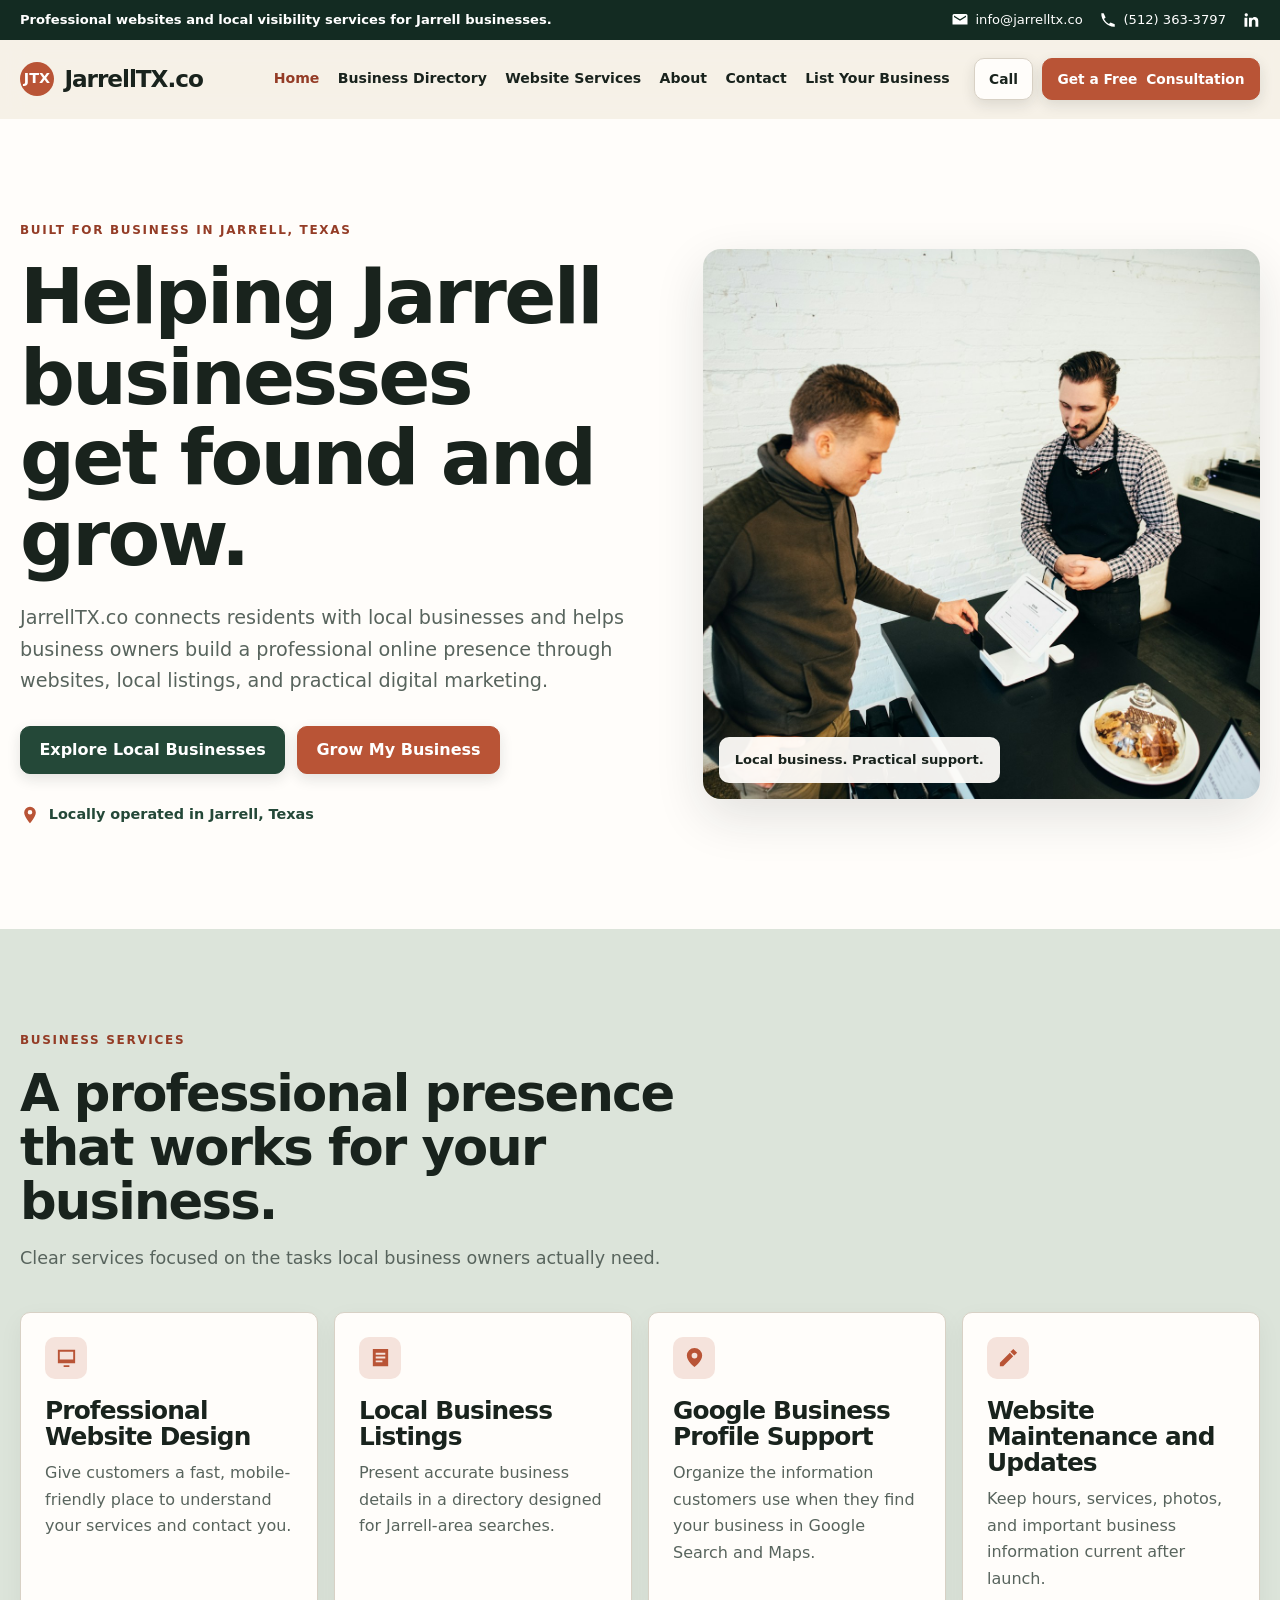
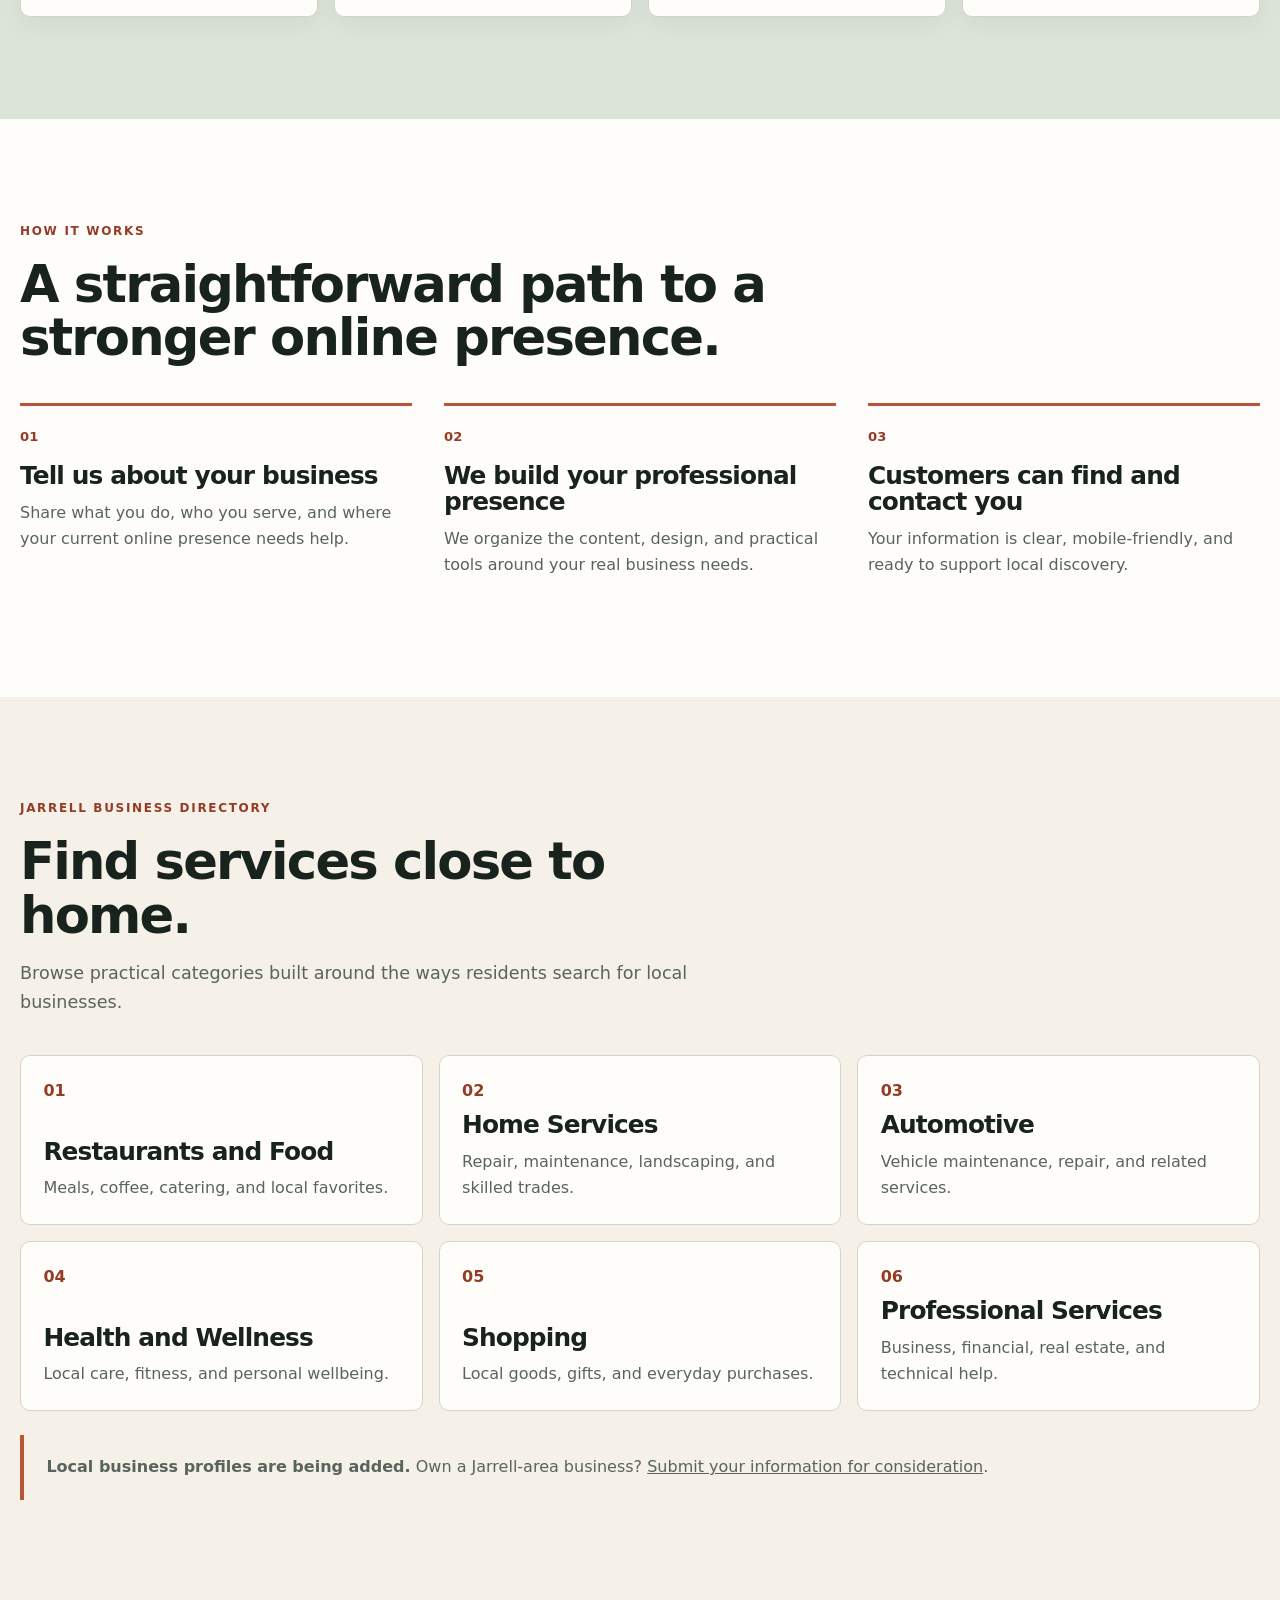
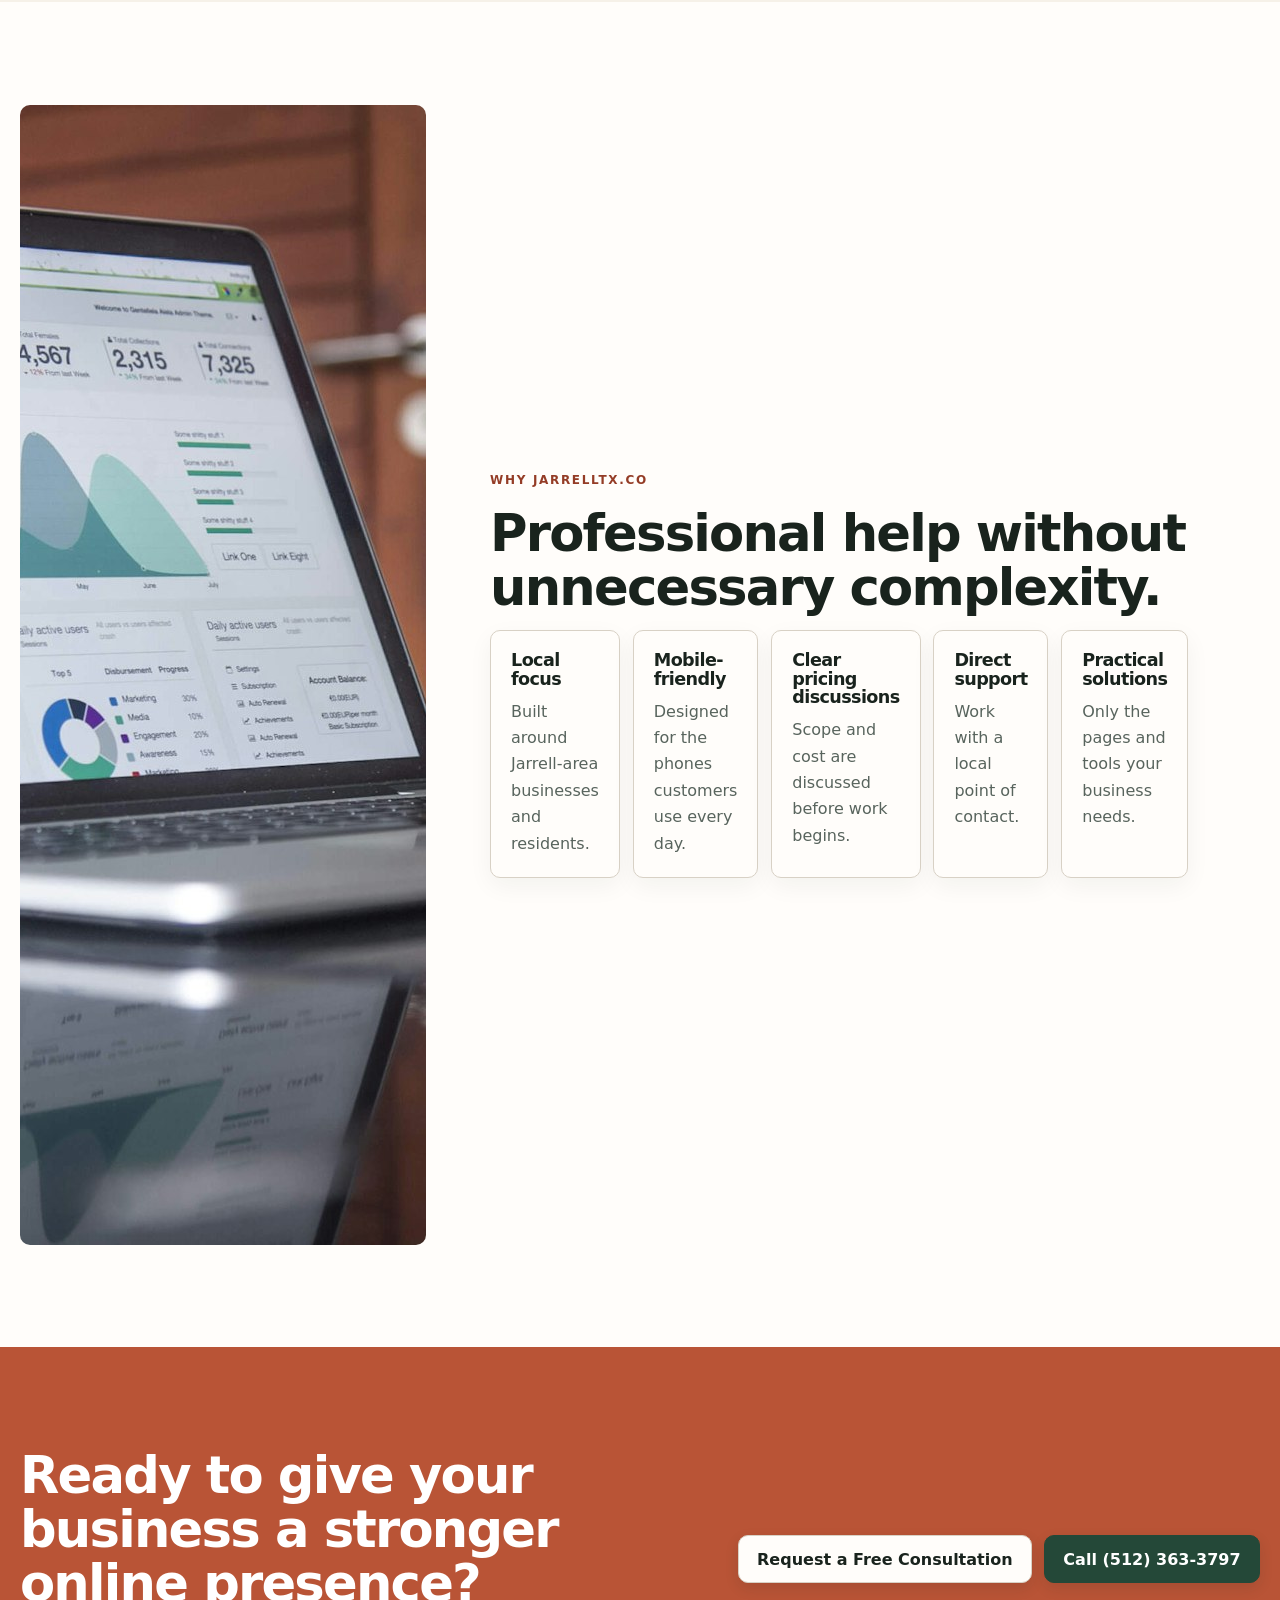
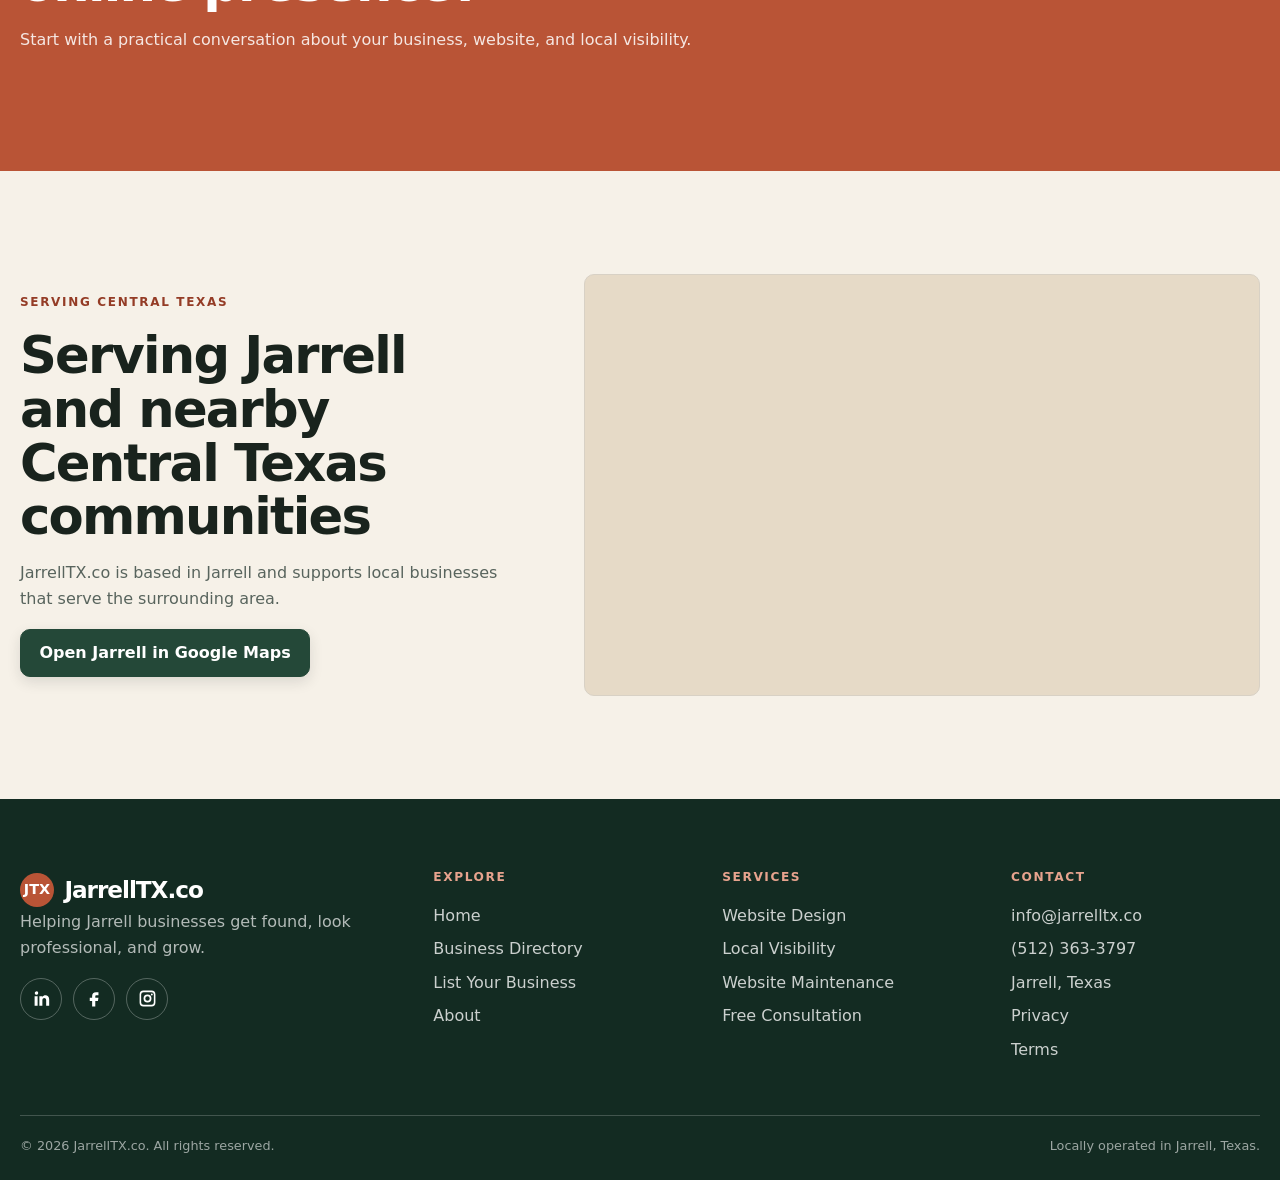
==== commit 23c05c36: "Update professional contact details and contact form" ====
--- a/index.html
+++ b/index.html
@@ -8,11 +8,11 @@
   <meta property="og:type" content="website"><meta property="og:site_name" content="JarrellTX.co"><meta property="og:title" content="Helping Jarrell businesses get found and grow"><meta property="og:description" content="Professional websites, local business listings, and practical digital support for Jarrell, Texas."><meta property="og:url" content="https://jarrelltx.co/"><meta property="og:image" content="https://jarrelltx.co/assets/images/jarrell-local-business.jpg">
   <meta name="twitter:card" content="summary_large_image"><meta name="twitter:title" content="JarrellTX.co | Helping Jarrell businesses grow"><meta name="twitter:description" content="Professional websites and local visibility services for Jarrell businesses."><meta name="twitter:image" content="https://jarrelltx.co/assets/images/jarrell-local-business.jpg">
   <link rel="icon" href="assets/images/favicon.svg" type="image/svg+xml"><link rel="stylesheet" href="styles.css">
-  <script type="application/ld+json">{"@context":"https://schema.org","@graph":[{"@type":["Organization","ProfessionalService"],"@id":"https://jarrelltx.co/#organization","name":"JarrellTX.co","url":"https://jarrelltx.co/","email":"hello@jarrelltx.co","telephone":"+1-512-363-3797","description":"Helping Jarrell businesses get found, look professional, and grow.","areaServed":{"@type":"City","name":"Jarrell","addressRegion":"TX"},"sameAs":["https://www.linkedin.com/in/ahmedaldulaimi"]},{"@type":"WebSite","@id":"https://jarrelltx.co/#website","url":"https://jarrelltx.co/","name":"JarrellTX.co","publisher":{"@id":"https://jarrelltx.co/#organization"},"potentialAction":{"@type":"SearchAction","target":"https://jarrelltx.co/businesses.html?q={search_term_string}","query-input":"required name=search_term_string"}}]}</script>
+  <script type="application/ld+json">{"@context":"https://schema.org","@graph":[{"@type":["Organization","ProfessionalService"],"@id":"https://jarrelltx.co/#organization","name":"JarrellTX.co","url":"https://jarrelltx.co/","email":"info@jarrelltx.co","telephone":"+1-512-363-3797","description":"Helping Jarrell businesses get found, look professional, and grow.","areaServed":{"@type":"City","name":"Jarrell, Texas"},"sameAs":["https://www.linkedin.com/in/ahmedaldulaimi"]},{"@type":"WebSite","@id":"https://jarrelltx.co/#website","url":"https://jarrelltx.co/","name":"JarrellTX.co","publisher":{"@id":"https://jarrelltx.co/#organization"},"potentialAction":{"@type":"SearchAction","target":"https://jarrelltx.co/businesses.html?q={search_term_string}","query-input":"required name=search_term_string"}}]}</script>
 </head>
 <body>
   <a class="skip-link" href="#main-content">Skip to content</a>
-  <div class="announcement"><div class="container announcement-inner"><p>Professional websites and local visibility services for Jarrell businesses.</p><div class="contact-links"><a class="icon-link" href="mailto:hello@jarrelltx.co" aria-label="Email JarrellTX.co"><svg viewBox="0 0 24 24" aria-hidden="true"><path d="M20 4H4a2 2 0 0 0-2 2v12h20V6a2 2 0 0 0-2-2Zm0 4-8 5-8-5V6l8 5 8-5v2Z"/></svg><span>hello@jarrelltx.co</span></a><a class="icon-link" href="tel:+15123633797" aria-label="Call JarrellTX.co"><svg viewBox="0 0 24 24" aria-hidden="true"><path d="m6.6 10.8 2.2-2.2L6.2 3H3.1C2.5 12.5 11.5 21.5 21 20.9v-3.1l-5.6-2.6-2.2 2.2a15.7 15.7 0 0 1-6.6-6.6Z"/></svg><span>(512) 363-3797</span></a><a class="icon-link" data-social="linkedin" href="https://www.linkedin.com/in/ahmedaldulaimi" target="_blank" rel="noopener noreferrer" aria-label="JarrellTX.co on LinkedIn"><svg viewBox="0 0 24 24" aria-hidden="true"><path d="M5.2 7.3A2.2 2.2 0 1 0 5.2 3a2.2 2.2 0 0 0 0 4.3ZM3.3 21h3.8V9H3.3v12Zm6 0h3.8v-6.7c0-3.7 4.8-4 4.8 0V21h3.8v-8c0-6.2-7-6-8.6-2.9V9H9.3v12Z"/></svg></a></div></div></div>
+  <div class="announcement"><div class="container announcement-inner"><p>Professional websites and local visibility services for Jarrell businesses.</p><div class="contact-links"><a class="icon-link" href="mailto:info@jarrelltx.co" aria-label="Email JarrellTX.co"><svg viewBox="0 0 24 24" aria-hidden="true"><path d="M20 4H4a2 2 0 0 0-2 2v12h20V6a2 2 0 0 0-2-2Zm0 4-8 5-8-5V6l8 5 8-5v2Z"/></svg><span>info@jarrelltx.co</span></a><a class="icon-link" href="tel:+15123633797" aria-label="Call JarrellTX.co"><svg viewBox="0 0 24 24" aria-hidden="true"><path d="m6.6 10.8 2.2-2.2L6.2 3H3.1C2.5 12.5 11.5 21.5 21 20.9v-3.1l-5.6-2.6-2.2 2.2a15.7 15.7 0 0 1-6.6-6.6Z"/></svg><span>(512) 363-3797</span></a><a class="icon-link" data-social="linkedin" href="https://www.linkedin.com/in/ahmedaldulaimi" target="_blank" rel="noopener noreferrer" aria-label="JarrellTX.co on LinkedIn"><svg viewBox="0 0 24 24" aria-hidden="true"><path d="M5.2 7.3A2.2 2.2 0 1 0 5.2 3a2.2 2.2 0 0 0 0 4.3ZM3.3 21h3.8V9H3.3v12Zm6 0h3.8v-6.7c0-3.7 4.8-4 4.8 0V21h3.8v-8c0-6.2-7-6-8.6-2.9V9H9.3v12Z"/></svg></a></div></div></div>
   <header class="site-header" data-site-header><div class="header-inner"><a class="brand" href="index.html" aria-label="JarrellTX.co home"><span class="brand-mark">JTX</span>JarrellTX.co</a><button class="menu-toggle" data-menu-toggle aria-expanded="false" aria-label="Open menu"><span></span><span></span></button><nav class="site-nav" data-site-nav aria-label="Primary navigation"><a href="index.html" aria-current="page">Home</a><a href="businesses.html">Business Directory</a><a href="services.html">Website Services</a><a href="about.html">About</a><a href="contact.html">Contact</a><a href="list-your-business.html">List Your Business</a></nav><div class="header-actions"><a class="button small light" href="tel:+15123633797">Call</a><a class="button small rust" href="contact.html"><span class="consult-label">Get a Free </span>Consultation</a></div></div></header>
   <main id="main-content">
     <section class="hero"><div class="container hero-grid"><div class="hero-copy"><div class="eyebrow">Built for business in Jarrell, Texas</div><h1>Helping Jarrell businesses get found and grow.</h1><p>JarrellTX.co connects residents with local businesses and helps business owners build a professional online presence through websites, local listings, and practical digital marketing.</p><div class="hero-actions"><a class="button" href="businesses.html">Explore Local Businesses</a><a class="button rust" href="services.html">Grow My Business</a></div><div class="trust-line"><svg viewBox="0 0 24 24" aria-hidden="true"><path d="M12 2a7 7 0 0 0-7 7c0 5 7 13 7 13s7-8 7-13a7 7 0 0 0-7-7Zm0 9.5A2.5 2.5 0 1 1 12 6a2.5 2.5 0 0 1 0 5.5Z"/></svg>Locally operated in Jarrell, Texas</div></div><div class="hero-photo"><img src="assets/images/jarrell-local-business.jpg" width="1800" height="1200" alt="Small-business owner helping a customer at a local counter"><div class="photo-label">Local business. Practical support.</div></div></div></section>
@@ -23,6 +23,6 @@
     <section class="section cta-band"><div class="container cta-row"><div><h2>Ready to give your business a stronger online presence?</h2><p>Start with a practical conversation about your business, website, and local visibility.</p></div><div class="hero-actions"><a class="button light" href="contact.html">Request a Free Consultation</a><a class="button" href="tel:+15123633797">Call (512) 363-3797</a></div></div></section>
     <section class="section"><div class="container map-grid"><div><div class="eyebrow">Serving Central Texas</div><h2>Serving Jarrell and nearby Central Texas communities</h2><p>JarrellTX.co is based in Jarrell and supports local businesses that serve the surrounding area.</p><a class="button" href="https://www.google.com/maps/search/?api=1&amp;query=Jarrell%2C%20Texas" target="_blank" rel="noopener noreferrer">Open Jarrell in Google Maps</a></div><div class="map-frame"><iframe src="https://www.google.com/maps?q=Jarrell%2C%20Texas&amp;output=embed" title="Map showing Jarrell, Texas" loading="lazy" referrerpolicy="no-referrer-when-downgrade"></iframe></div></div></section>
   </main>
-  <footer class="site-footer"><div class="footer-inner"><div class="footer-grid"><div class="footer-brand"><a class="brand" href="index.html"><span class="brand-mark">JTX</span>JarrellTX.co</a><p>Helping Jarrell businesses get found, look professional, and grow.</p><div class="footer-social"><a data-social="linkedin" href="https://www.linkedin.com/in/ahmedaldulaimi" target="_blank" rel="noopener noreferrer" aria-label="JarrellTX.co on LinkedIn"><svg viewBox="0 0 24 24" aria-hidden="true"><path d="M5.2 7.3A2.2 2.2 0 1 0 5.2 3a2.2 2.2 0 0 0 0 4.3ZM3.3 21h3.8V9H3.3v12Zm6 0h3.8v-6.7c0-3.7 4.8-4 4.8 0V21h3.8v-8c0-6.2-7-6-8.6-2.9V9H9.3v12Z"/></svg></a></div></div><div class="footer-column"><h2>Explore</h2><a href="index.html">Home</a><a href="businesses.html">Business Directory</a><a href="list-your-business.html">List Your Business</a><a href="about.html">About</a></div><div class="footer-column"><h2>Services</h2><a href="services.html">Website Design</a><a href="services.html">Local Visibility</a><a href="services.html">Website Maintenance</a><a href="contact.html">Free Consultation</a></div><div class="footer-column"><h2>Contact</h2><a href="mailto:hello@jarrelltx.co">hello@jarrelltx.co</a><a href="tel:+15123633797">(512) 363-3797</a><a href="https://www.google.com/maps/search/?api=1&amp;query=Jarrell%2C%20Texas" target="_blank" rel="noopener noreferrer">Jarrell, Texas</a><a href="privacy.html">Privacy</a><a href="terms.html">Terms</a></div></div><div class="footer-bottom"><span>© <span data-year>2026</span> JarrellTX.co. All rights reserved.</span><span>Locally operated in Jarrell, Texas.</span></div></div></footer>
+  <footer class="site-footer"><div class="footer-inner"><div class="footer-grid"><div class="footer-brand"><a class="brand" href="index.html"><span class="brand-mark">JTX</span>JarrellTX.co</a><p>Helping Jarrell businesses get found, look professional, and grow.</p><div class="footer-social"><a data-social="linkedin" href="https://www.linkedin.com/in/ahmedaldulaimi" target="_blank" rel="noopener noreferrer" aria-label="JarrellTX.co on LinkedIn"><svg viewBox="0 0 24 24" aria-hidden="true"><path d="M5.2 7.3A2.2 2.2 0 1 0 5.2 3a2.2 2.2 0 0 0 0 4.3ZM3.3 21h3.8V9H3.3v12Zm6 0h3.8v-6.7c0-3.7 4.8-4 4.8 0V21h3.8v-8c0-6.2-7-6-8.6-2.9V9H9.3v12Z"/></svg></a></div></div><div class="footer-column"><h2>Explore</h2><a href="index.html">Home</a><a href="businesses.html">Business Directory</a><a href="list-your-business.html">List Your Business</a><a href="about.html">About</a></div><div class="footer-column"><h2>Services</h2><a href="services.html">Website Design</a><a href="services.html">Local Visibility</a><a href="services.html">Website Maintenance</a><a href="contact.html">Free Consultation</a></div><div class="footer-column"><h2>Contact</h2><a href="mailto:info@jarrelltx.co">info@jarrelltx.co</a><a href="tel:+15123633797">(512) 363-3797</a><a href="https://www.google.com/maps/search/?api=1&amp;query=Jarrell%2C%20Texas" target="_blank" rel="noopener noreferrer">Jarrell, Texas</a><a href="privacy.html">Privacy</a><a href="terms.html">Terms</a></div></div><div class="footer-bottom"><span>© <span data-year>2026</span> JarrellTX.co. All rights reserved.</span><a href="https://www.google.com/maps/search/?api=1&amp;query=Jarrell%2C%20Texas" target="_blank" rel="noopener noreferrer">Locally operated in Jarrell, Texas.</a></div></div></footer>
   <script src="script.js" defer></script>
 </body></html>
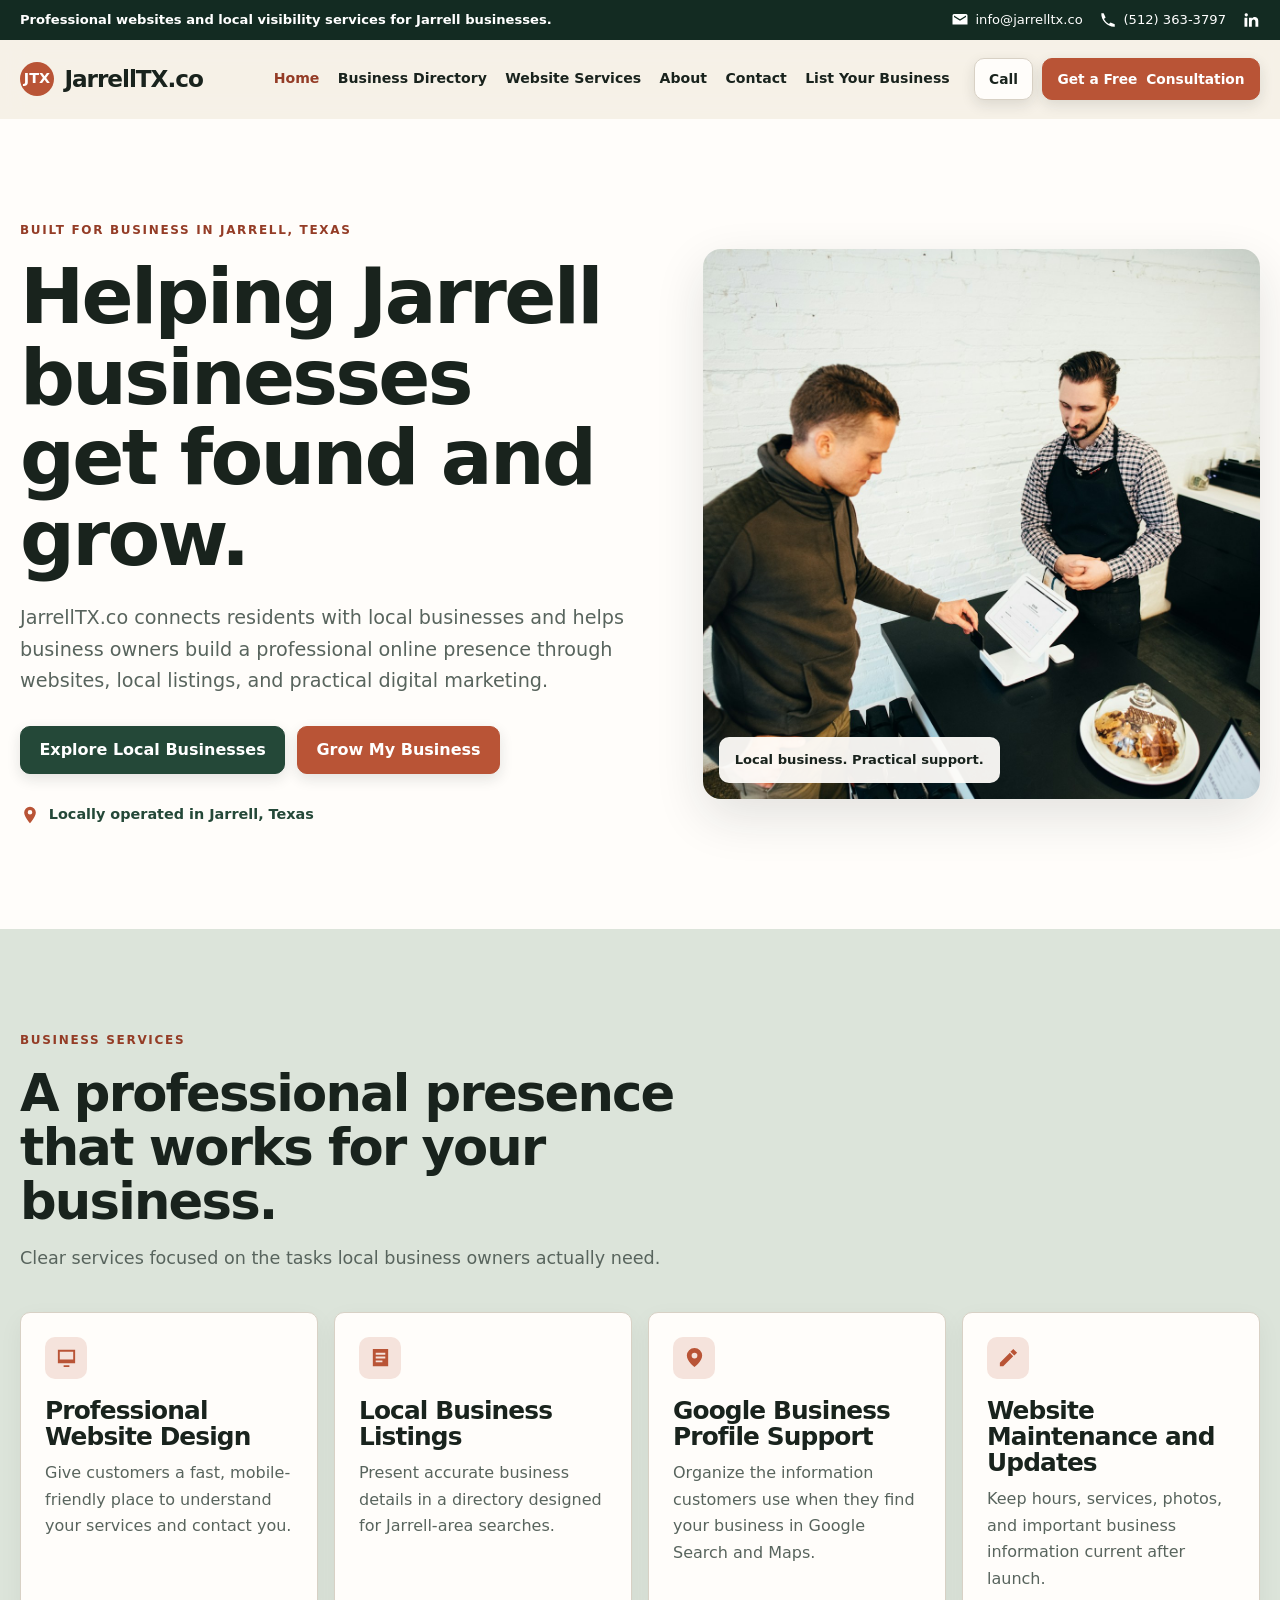
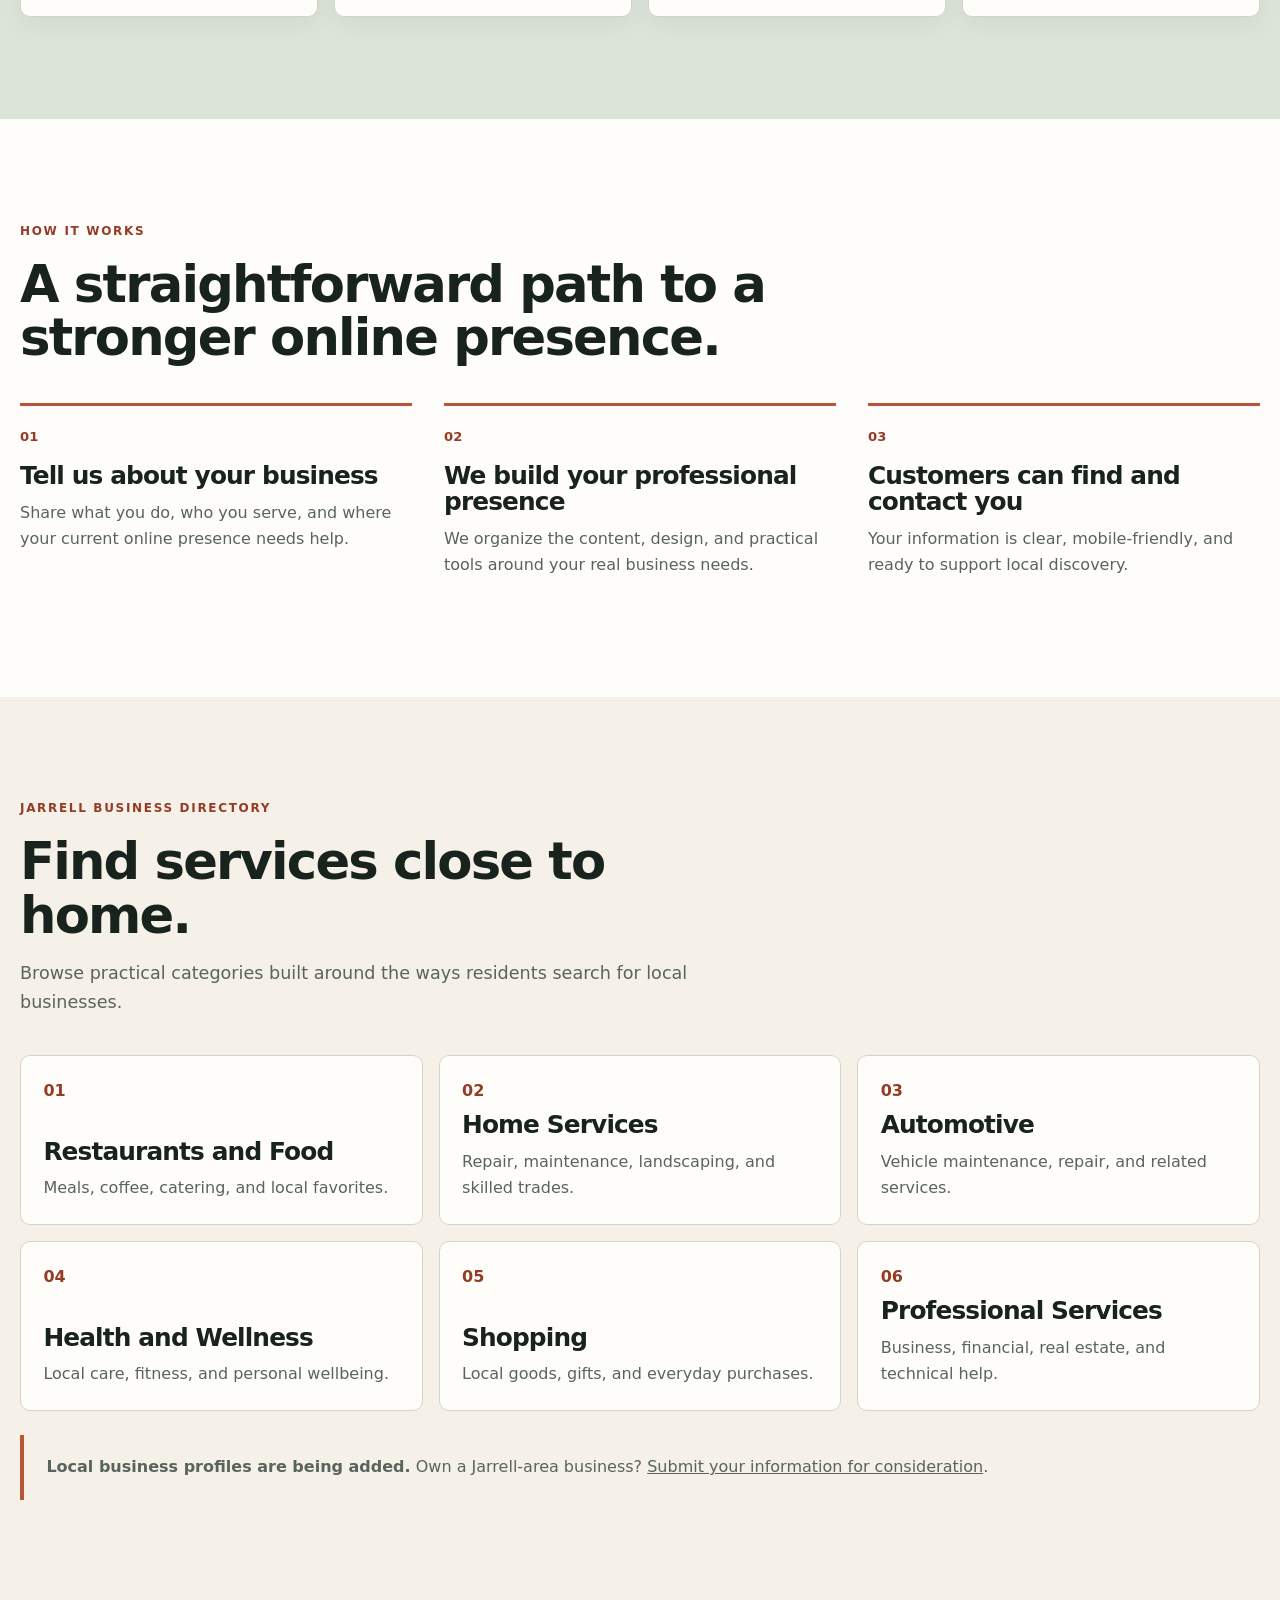
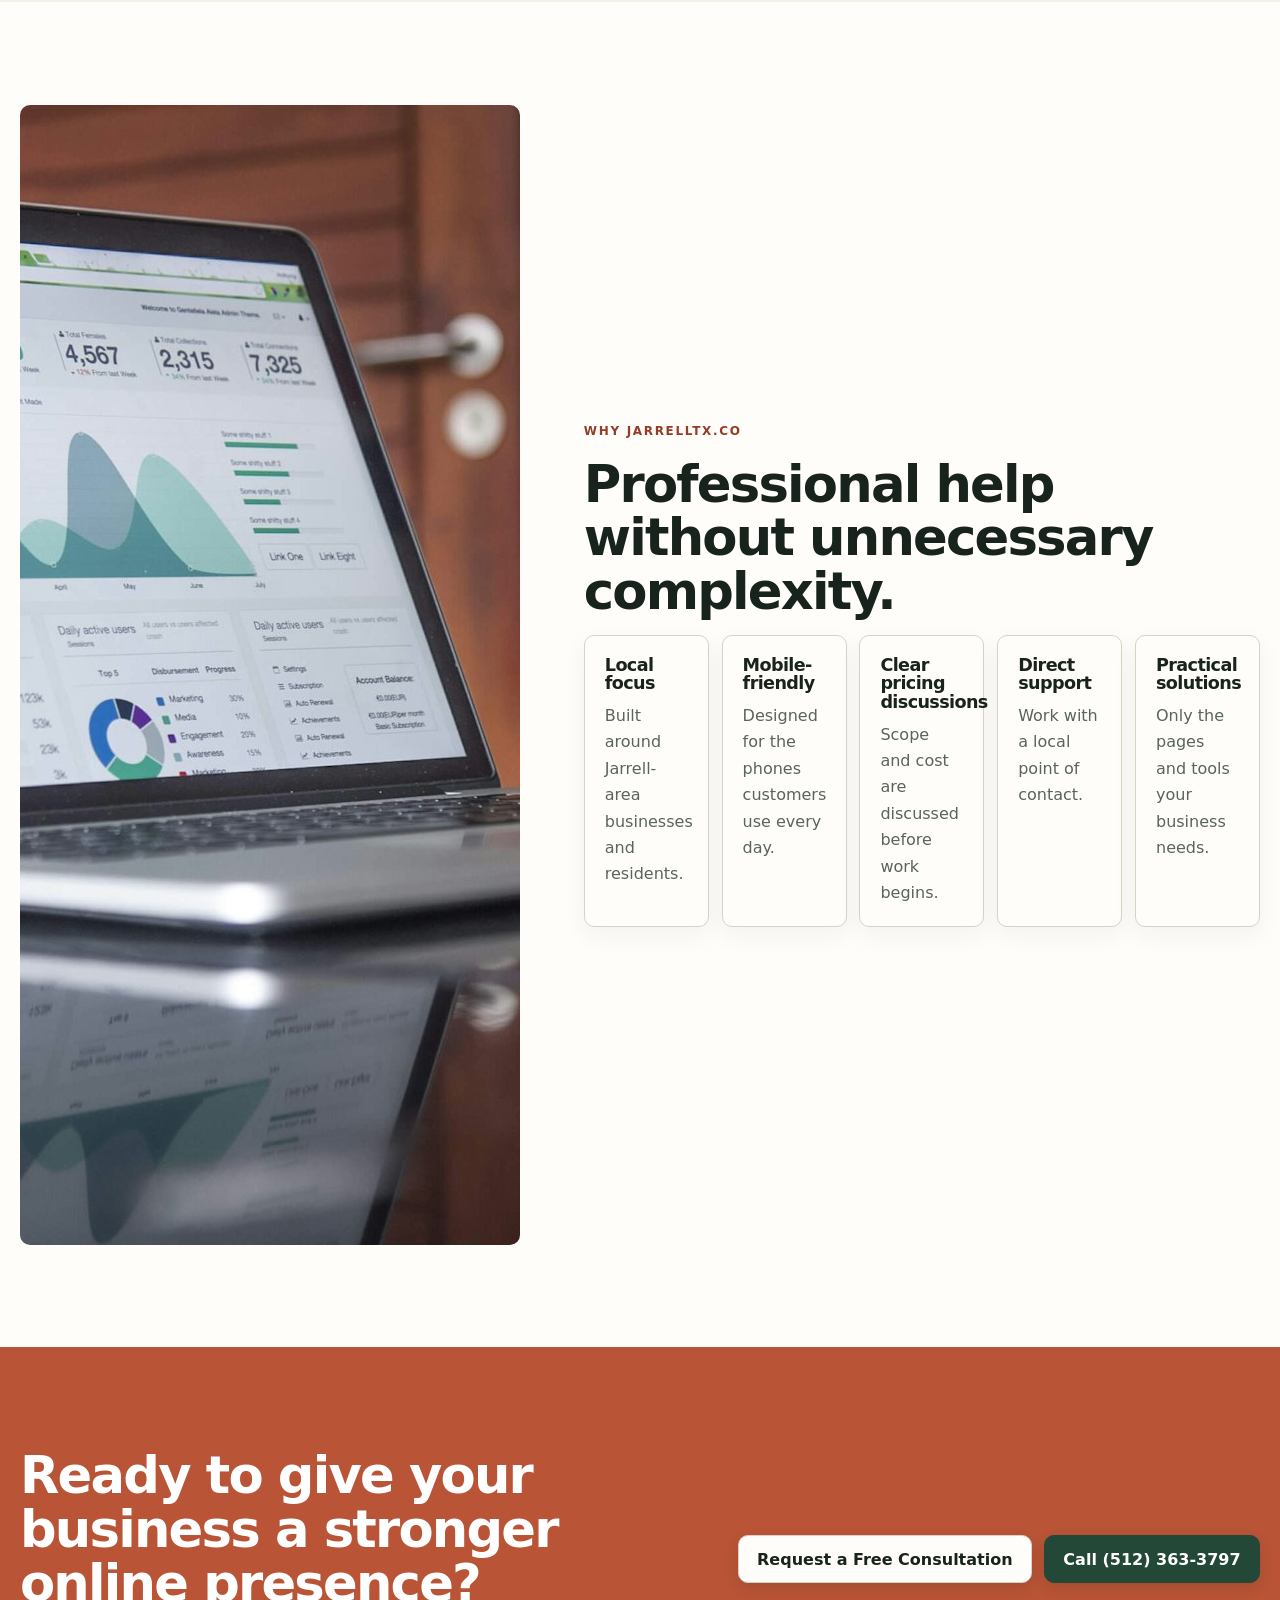
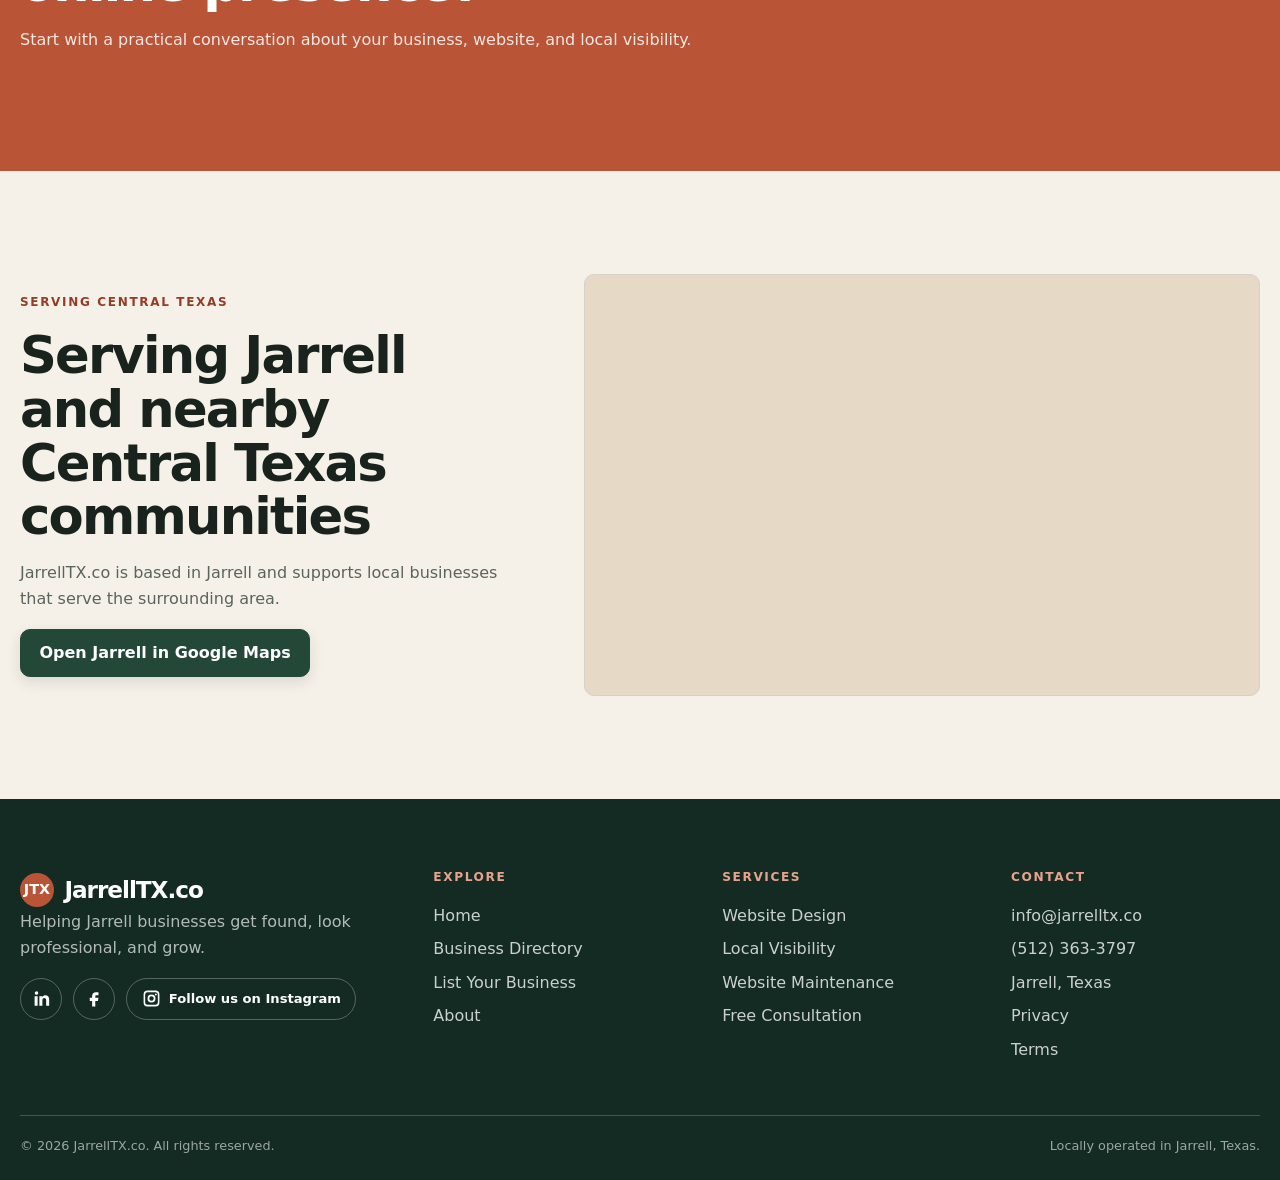
==== commit bf67734a: "Add official JarrellTX.co Instagram links" ====
--- a/index.html
+++ b/index.html
@@ -1,14 +1,14 @@
 <!doctype html>
 <html lang="en">
 <head>
-  <meta charset="utf-8"><meta name="viewport" content="width=device-width, initial-scale=1">
+  <meta charset="utf-8"><meta name="viewport" content="width=device-width, initial-scale=1"><meta name="robots" content="index, follow">
   <title>JarrellTX.co | Websites and Local Business Directory in Jarrell, Texas</title>
   <meta name="description" content="JarrellTX.co helps Jarrell businesses get found, look professional, and grow through website design, local listings, and practical digital support.">
   <link rel="canonical" href="https://jarrelltx.co/">
   <meta property="og:type" content="website"><meta property="og:site_name" content="JarrellTX.co"><meta property="og:title" content="Helping Jarrell businesses get found and grow"><meta property="og:description" content="Professional websites, local business listings, and practical digital support for Jarrell, Texas."><meta property="og:url" content="https://jarrelltx.co/"><meta property="og:image" content="https://jarrelltx.co/assets/images/jarrell-local-business.jpg">
   <meta name="twitter:card" content="summary_large_image"><meta name="twitter:title" content="JarrellTX.co | Helping Jarrell businesses grow"><meta name="twitter:description" content="Professional websites and local visibility services for Jarrell businesses."><meta name="twitter:image" content="https://jarrelltx.co/assets/images/jarrell-local-business.jpg">
   <link rel="icon" href="assets/images/favicon.svg" type="image/svg+xml"><link rel="stylesheet" href="styles.css">
-  <script type="application/ld+json">{"@context":"https://schema.org","@graph":[{"@type":["Organization","ProfessionalService"],"@id":"https://jarrelltx.co/#organization","name":"JarrellTX.co","url":"https://jarrelltx.co/","email":"info@jarrelltx.co","telephone":"+1-512-363-3797","description":"Helping Jarrell businesses get found, look professional, and grow.","areaServed":{"@type":"City","name":"Jarrell, Texas"},"sameAs":["https://www.linkedin.com/in/ahmedaldulaimi"]},{"@type":"WebSite","@id":"https://jarrelltx.co/#website","url":"https://jarrelltx.co/","name":"JarrellTX.co","publisher":{"@id":"https://jarrelltx.co/#organization"},"potentialAction":{"@type":"SearchAction","target":"https://jarrelltx.co/businesses.html?q={search_term_string}","query-input":"required name=search_term_string"}}]}</script>
+  <script type="application/ld+json">{"@context":"https://schema.org","@graph":[{"@type":["Organization","ProfessionalService"],"@id":"https://jarrelltx.co/#organization","name":"JarrellTX.co","url":"https://jarrelltx.co/","email":"info@jarrelltx.co","telephone":"+1-512-363-3797","description":"A local business directory and digital service helping Jarrell residents discover local businesses and helping Jarrell business owners improve their online presence through website design, maintenance, listings, and local visibility support.","areaServed":{"@type":"City","name":"Jarrell, Texas"},"sameAs":["https://www.linkedin.com/in/ahmedaldulaimi","https://www.instagram.com/jarrelltxco/"]},{"@type":"WebSite","@id":"https://jarrelltx.co/#website","url":"https://jarrelltx.co/","name":"JarrellTX.co","publisher":{"@id":"https://jarrelltx.co/#organization"},"potentialAction":{"@type":"SearchAction","target":"https://jarrelltx.co/businesses.html?q={search_term_string}","query-input":"required name=search_term_string"}}]}</script>
 </head>
 <body>
   <a class="skip-link" href="#main-content">Skip to content</a>
--- a/styles.css
+++ b/styles.css
@@ -18,10 +18,11 @@
 }
 
 * { box-sizing: border-box; }
-html { scroll-behavior: smooth; }
+html { max-width: 100%; scroll-behavior: smooth; overflow-x: hidden; }
 body { margin: 0; background: var(--cream); color: var(--ink); font-family: Inter, ui-sans-serif, system-ui, -apple-system, BlinkMacSystemFont, "Segoe UI", sans-serif; font-size: 1rem; line-height: 1.65; overflow-x: hidden; }
 body.menu-open { overflow: hidden; }
 img, svg { display: block; max-width: 100%; }
+iframe, video { max-width: 100%; }
 a { color: inherit; text-decoration: none; }
 button, input, select, textarea { font: inherit; }
 button { cursor: pointer; }
@@ -35,6 +36,7 @@
 .skip-link { position: fixed; z-index: 300; left: 1rem; top: -5rem; background: var(--ink); color: var(--white); padding: .75rem 1rem; border-radius: var(--radius-sm); }
 .skip-link:focus { top: 1rem; }
 .container, .header-inner, .footer-inner { width: min(var(--container), calc(100% - 2.5rem)); margin-inline: auto; }
+.hero-grid > *, .map-grid > *, .split-grid > *, .contact-grid > *, .card-grid > *, .steps > *, .category-grid > *, .benefit-grid > *, .directory-grid > *, .service-list > *, .form-grid > *, .footer-grid > * { min-width: 0; }
 .announcement { background: var(--forest-dark); color: var(--white); font-size: .82rem; }
 .announcement-inner { min-height: 40px; display: flex; align-items: center; justify-content: space-between; gap: 1.5rem; }
 .announcement p { color: inherit; margin: 0; font-weight: 700; }
@@ -127,6 +129,8 @@
 .faq details p { padding-top: .8rem; margin-bottom: 0; }
 
 .directory-toolbar { margin-top: -2.2rem; position: relative; display: grid; gap: 1rem; padding: 1.25rem; background: var(--paper); border: 1px solid var(--line); border-radius: var(--radius-sm); box-shadow: var(--shadow); }
+.directory-heading { display: flex; justify-content: space-between; align-items: center; flex-wrap: wrap; gap: 1rem; margin-top: 2.5rem; }
+.directory-heading h2, .directory-heading p { margin: 0; }
 .search-field { display: flex; align-items: center; gap: .75rem; }
 .search-field input { width: 100%; min-height: 55px; border: 0; background: transparent; font-size: 1.15rem; outline: 0; }
 .filter-chips { display: flex; gap: .5rem; flex-wrap: wrap; }
@@ -169,6 +173,8 @@
 .footer-social { display: flex; gap: .7rem; margin-top: 1rem; }
 .footer-social a { width: 42px; height: 42px; display: grid; place-items: center; border: 1px solid rgba(255,255,255,.28); border-radius: 50%; }
 .footer-social svg { width: 19px; height: 19px; fill: currentColor; }
+.footer-social .instagram-follow { width: auto; padding: 0 .9rem; display: inline-flex; gap: .5rem; border-radius: 999px; white-space: nowrap; }
+.footer-social .instagram-follow span { font-size: .82rem; font-weight: 750; }
 .footer-bottom { margin-top: 3rem; padding-top: 1.2rem; border-top: 1px solid rgba(255,255,255,.2); display: flex; justify-content: space-between; gap: 1rem; color: rgba(255,255,255,.58); font-size: .8rem; }
 
 :focus-visible { outline: 3px solid #d56e4e; outline-offset: 3px; }
@@ -184,10 +190,11 @@
 @media (max-width: 1050px) {
   .announcement p { display: none; }
   .announcement-inner { justify-content: center; }
+  .site-header { backdrop-filter: none; }
   .menu-toggle { display: block; }
   .header-actions { margin-left: auto; }
-  .site-nav { position: fixed; inset: 0; z-index: 1; padding: 6.5rem 1.25rem 2rem; background: var(--cream); display: flex; flex-direction: column; align-items: stretch; gap: .25rem; transform: translateY(-105%); transition: transform .3s ease; }
-  .site-nav.is-open { transform: none; }
+  .site-nav { position: fixed; inset: 0; z-index: 1; padding: 6.5rem max(1.25rem, env(safe-area-inset-right)) max(2rem, env(safe-area-inset-bottom)) max(1.25rem, env(safe-area-inset-left)); background: var(--cream); display: flex; flex-direction: column; align-items: stretch; gap: .25rem; overflow-y: auto; overscroll-behavior: contain; transform: translateY(-105%); visibility: hidden; pointer-events: none; transition: transform .3s ease, visibility 0s linear .3s; }
+  .site-nav.is-open { transform: none; visibility: visible; pointer-events: auto; transition-delay: 0s; }
   .site-nav > a { min-height: 48px; display: flex; align-items: center; font-size: 1.15rem; border-bottom: 1px solid var(--line); }
   .hero-grid, .map-grid, .split-grid, .contact-grid { grid-template-columns: 1fr; }
   .hero-photo, .hero-photo img { min-height: 410px; }
@@ -198,8 +205,36 @@
   .footer-grid { grid-template-columns: repeat(2, 1fr); }
   .footer-brand { grid-column: 1/-1; }
 }
+@media (max-width: 767px) {
+  .container, .header-inner, .footer-inner {
+    width: auto;
+    margin-left: max(1rem, env(safe-area-inset-left));
+    margin-right: max(1rem, env(safe-area-inset-right));
+  }
+  .section { padding-block: clamp(3.25rem, 12vw, 5rem); }
+  .page-hero { padding-block: clamp(3rem, 11vw, 4.5rem); }
+  h1 { font-size: clamp(2.25rem, 11vw, 3.5rem); line-height: 1.02; overflow-wrap: anywhere; }
+  h2 { font-size: clamp(1.85rem, 8vw, 2.75rem); line-height: 1.08; overflow-wrap: anywhere; }
+  h3 { overflow-wrap: anywhere; }
+  .eyebrow { letter-spacing: .1em; overflow-wrap: anywhere; }
+  .hero { padding-block: 3rem; }
+  .hero-grid { gap: 2.25rem; }
+  .hero-photo { min-height: 0; }
+  .hero-photo img { height: auto; min-height: 0; aspect-ratio: 4 / 3; object-fit: cover; }
+  .photo-label { display: none; }
+  .directory-toolbar { margin-top: 0; padding: 1rem; }
+  .directory-heading { align-items: flex-start; flex-direction: column; }
+  .search-field, .search-field input { min-width: 0; }
+  .search-field input { font-size: 1rem; }
+  .button, .chip, .contact-card, .service-card, .benefit-card, .category-card, .service-detail, .business-card, .form { max-width: 100%; }
+  .field input, .field select, .field textarea, .form button { width: 100%; max-width: 100%; font-size: 1rem; }
+  .contact-card a, .footer-column a, .footer-bottom a, .prose a, .notice, .form-status { overflow-wrap: anywhere; }
+  .footer-grid { gap: 2rem; }
+  .footer-social { align-items: center; flex-wrap: wrap; }
+  .footer-social .instagram-follow { max-width: 100%; white-space: normal; }
+  .footer-bottom { margin-top: 2rem; }
+}
 @media (max-width: 600px) {
-  .container, .header-inner, .footer-inner { width: min(var(--container), calc(100% - 1.5rem)); }
   .announcement .icon-link span { display: none; }
   .header-inner { min-height: 68px; gap: .6rem; }
   .brand { font-size: 1.18rem; }
@@ -207,7 +242,6 @@
   .header-actions .button.light { display: none; }
   .header-actions .button.rust { padding: .6rem .72rem; font-size: .76rem; }
   .hero { padding-top: 3rem; }
-  .hero-photo, .hero-photo img { min-height: 320px; }
   .hero-actions { flex-direction: column; }
   .hero-actions .button { width: 100%; }
   .card-grid, .steps, .category-grid, .benefit-grid, .directory-grid, .form-grid { grid-template-columns: 1fr; }
